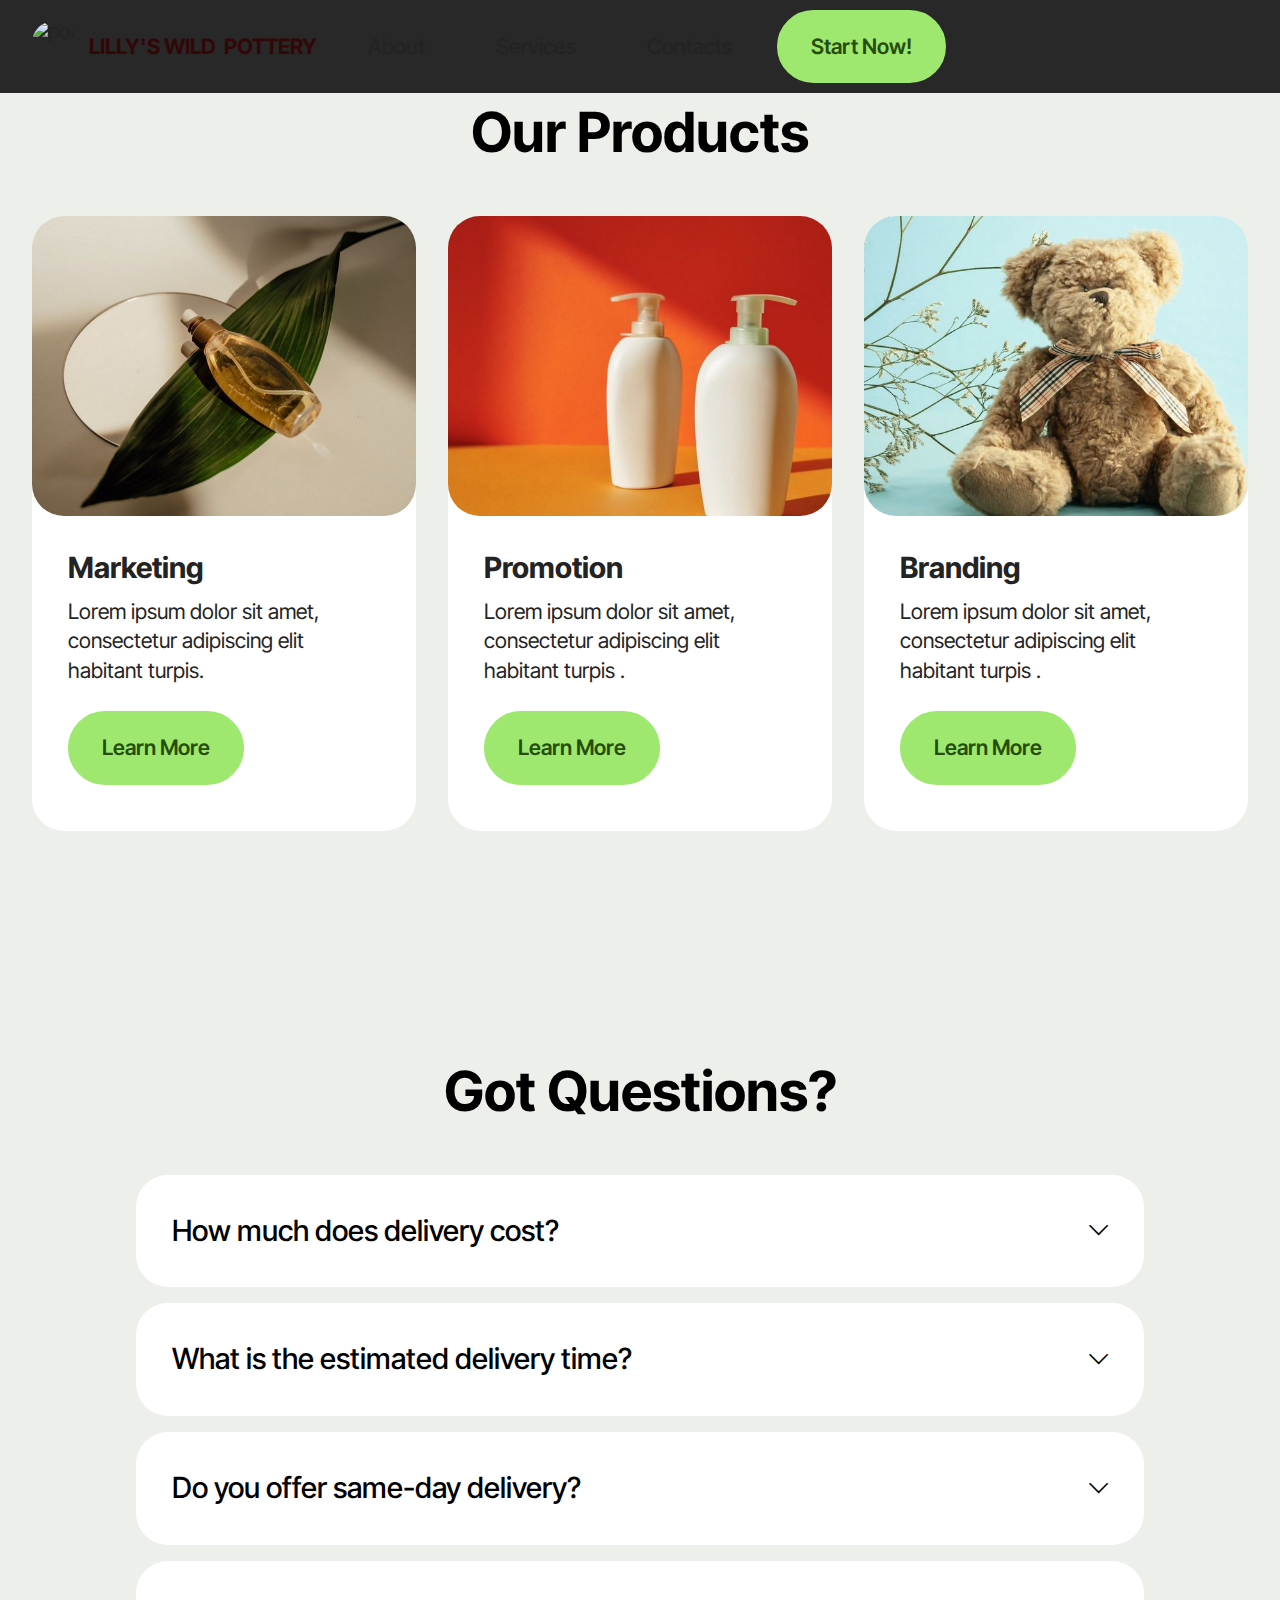
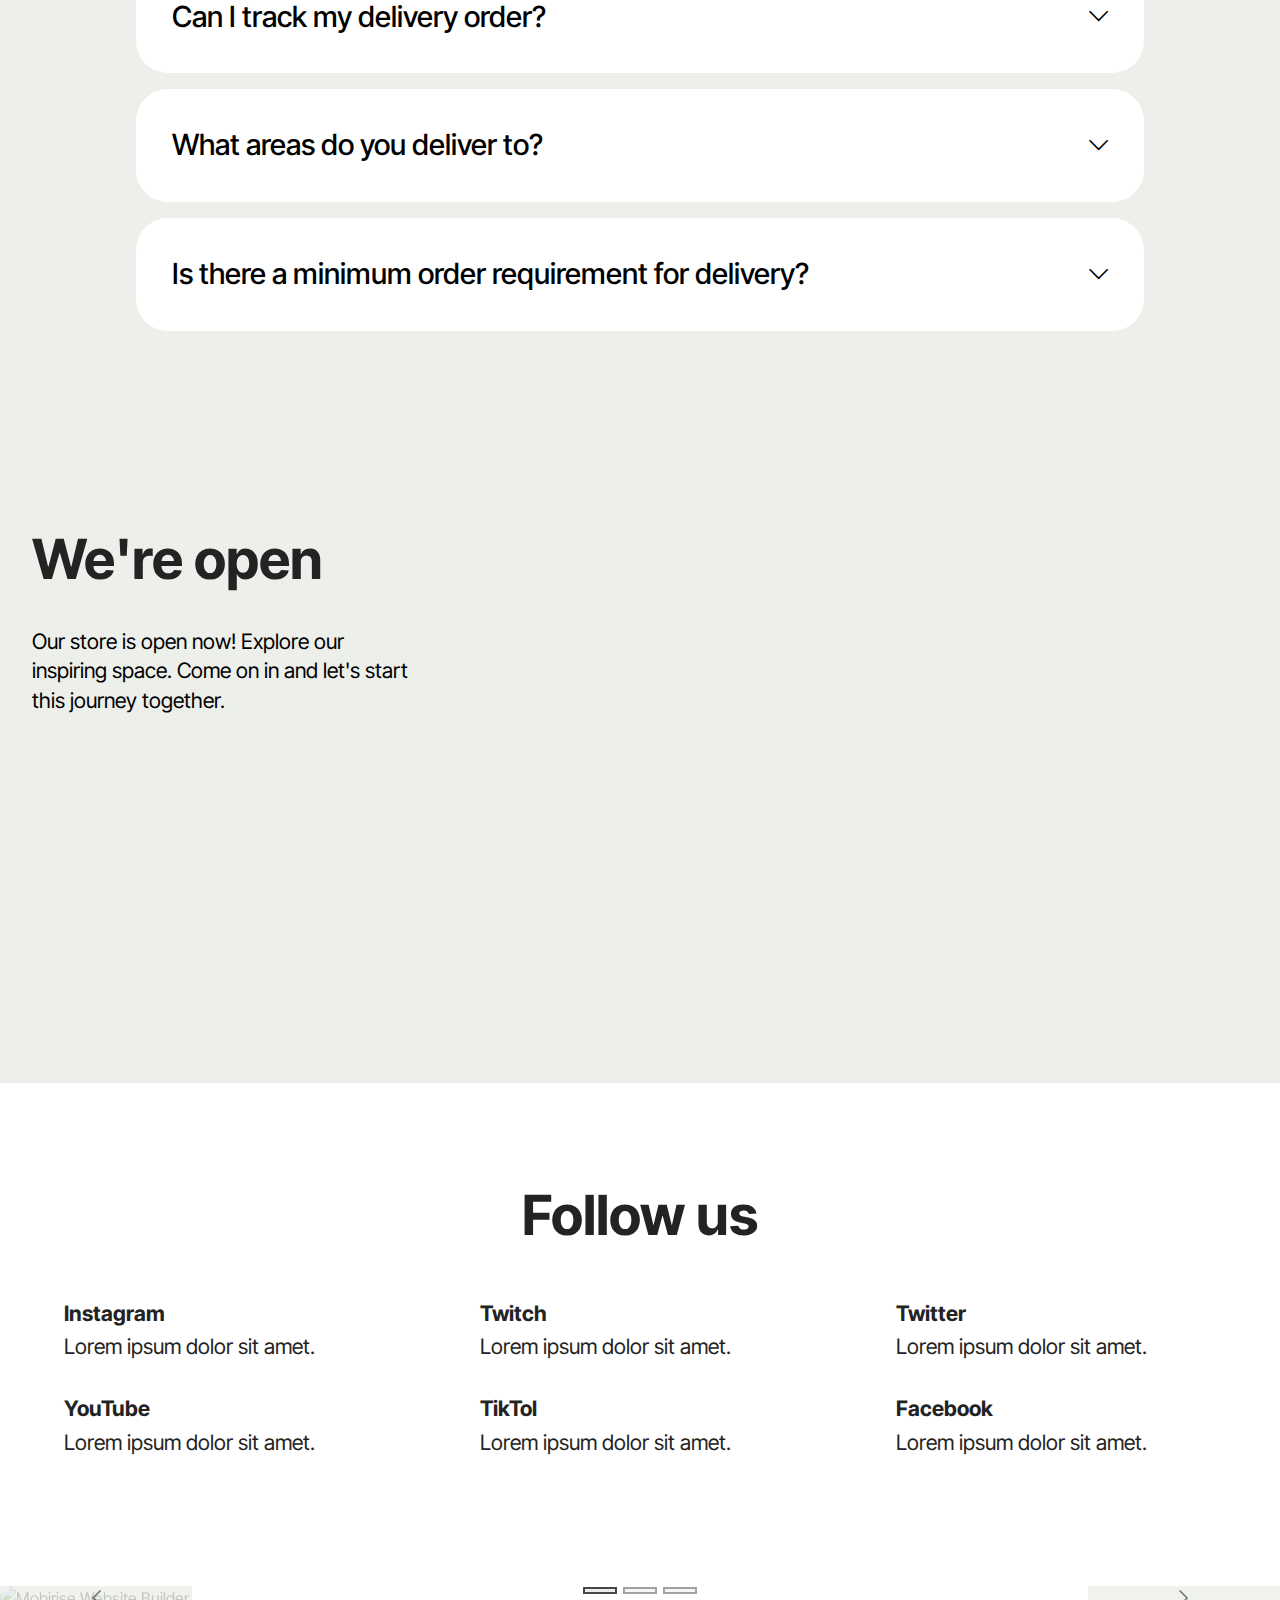
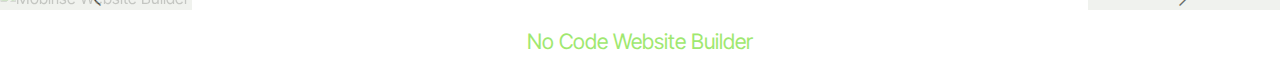
==== index.html @ 5fc74ef8 "new project" ====
<!DOCTYPE html>
<html  >
<head>
  <!-- Site made with Mobirise Website Builder v5.9.18, https://mobirise.com -->
  <meta charset="UTF-8">
  <meta http-equiv="X-UA-Compatible" content="IE=edge">
  <meta name="generator" content="Mobirise v5.9.18, mobirise.com">
  <meta name="viewport" content="width=device-width, initial-scale=1, minimum-scale=1">
  <link rel="shortcut icon" href="assets/images/mbr.png" type="image/x-icon">
  <meta name="description" content="">
  
  
  <title>Home</title>
  <link rel="stylesheet" href="assets/web/assets/mobirise-icons2/mobirise2.css">
  <link rel="stylesheet" href="assets/bootstrap/css/bootstrap.min.css">
  <link rel="stylesheet" href="assets/bootstrap/css/bootstrap-grid.min.css">
  <link rel="stylesheet" href="assets/bootstrap/css/bootstrap-reboot.min.css">
  <link rel="stylesheet" href="assets/dropdown/css/style.css">
  <link rel="stylesheet" href="assets/theme/css/style.css">
  <link rel="preload" href="https://fonts.googleapis.com/css2?family=Inter+Tight:wght@400;700&display=swap&display=swap" as="style" onload="this.onload=null;this.rel='stylesheet'">
  <noscript><link rel="stylesheet" href="https://fonts.googleapis.com/css2?family=Inter+Tight:wght@400;700&display=swap&display=swap"></noscript>
  <link rel="preload" as="style" href="assets/mobirise/css/mbr-additional.css?v=Jswed5"><link rel="stylesheet" href="assets/mobirise/css/mbr-additional.css?v=Jswed5" type="text/css">

  
  
  
</head>
<body>
  
  <section data-bs-version="5.1" class="menu menu1 cid-uFiP2SUFr2" once="menu" id="menu01-c">
	

	<nav class="navbar navbar-dropdown navbar-fixed-top navbar-expand-lg">
		<div class="container">
			<div class="navbar-brand">
				<span class="navbar-logo">
					
						<img src="assets/images/mbr.png" alt="pot" style="height: 3rem;">
					
				</span>
				<span class="navbar-caption-wrap"><a class="navbar-caption text-info display-4" href="https://mobiri.se">LILLY'S WILD&nbsp; POTTERY</a></span>
			</div>
			<button class="navbar-toggler" type="button" data-toggle="collapse" data-bs-toggle="collapse" data-target="#navbarSupportedContent" data-bs-target="#navbarSupportedContent" aria-controls="navbarNavAltMarkup" aria-expanded="false" aria-label="Toggle navigation">
				<div class="hamburger">
					<span></span>
					<span></span>
					<span></span>
					<span></span>
				</div>
			</button>
			<div class="collapse navbar-collapse" id="navbarSupportedContent">
				<ul class="navbar-nav nav-dropdown" data-app-modern-menu="true"><li class="nav-item">
						<a class="nav-link link text-black display-4" href="https://mobiri.se">About</a>
					</li>
					<li class="nav-item">
						<a class="nav-link link text-black display-4" href="https://mobiri.se" aria-expanded="false">Services</a>
					</li>
					<li class="nav-item">
						<a class="nav-link link text-black display-4" href="https://mobiri.se">Contacts</a>
					</li></ul>
				
				<div class="navbar-buttons mbr-section-btn">
					<a class="btn btn-primary display-4" href="https://mobiri.se"> Start Now!</a>
				</div>
			</div>
		</div>
	</nav>
</section>

<section data-bs-version="5.1" class="features4 start cid-uFfj2W8qpk" id="features04-2">
	
	
	<div class="container">
		<div class="row justify-content-center">
			<div class="col-12 content-head">
				<div class="mbr-section-head mb-5">
					<h4 class="mbr-section-title mbr-fonts-style align-center mb-0 display-2">
						<strong>Our Products</strong>
					</h4>
					
					
				</div>
			</div>
		</div>
		<div class="row">
			<div class="item features-image col-12 col-md-6 col-lg-4">
				<div class="item-wrapper">
					<div class="item-img">
						<img src="assets/images/shop1.jpg" alt="Mobirise Website Builder">
					</div>
					<div class="item-content">
						<h5 class="item-title mbr-fonts-style display-5">
							<strong>Marketing</strong>
						</h5>
						<p class="mbr-text mbr-fonts-style display-7">
							Lorem ipsum dolor sit amet, consectetur adipiscing elit habitant turpis.
						</p>
						<div class="mbr-section-btn item-footer">
						<a href="" class="btn item-btn btn-primary display-7">Learn More</a>
					</div>
					</div>

				</div>
			</div>
			<div class="item features-image col-12 col-md-6 col-lg-4">
				<div class="item-wrapper">
					<div class="item-img">
						<img src="assets/images/shop2.jpg" alt="Mobirise Website Builder">
					</div>
					<div class="item-content">
						<h5 class="item-title mbr-fonts-style display-5">
							<strong>Promotion</strong>
						</h5>
						<p class="mbr-text mbr-fonts-style display-7">
							Lorem ipsum dolor sit amet, consectetur adipiscing elit habitant turpis .
						</p>
						<div class="mbr-section-btn item-footer">
							<a href="" class="btn item-btn btn-primary display-7">Learn More</a>
						</div>
					</div>
				</div>
			</div>
			<div class="item features-image col-12 col-md-6 col-lg-4">
				<div class="item-wrapper">
					<div class="item-img">
						<img src="assets/images/shop3.jpg" alt="Mobirise Website Builder">
					</div>
					<div class="item-content">
						<h5 class="item-title mbr-fonts-style display-5">
							<strong>Branding</strong>
						</h5>
						<p class="mbr-text mbr-fonts-style display-7">
							Lorem ipsum dolor sit amet, consectetur adipiscing elit habitant turpis .<br>
						</p>
						<div class="mbr-section-btn item-footer">
							<a href="" class="btn item-btn btn-primary display-7">Learn More</a>
						</div>
					</div>
				</div>
			</div>
		</div>
	</div>
</section>

<section data-bs-version="5.1" class="list1 cid-uFfoNX6St2" id="list01-6">	
    
	
	<div class="container">
		<div class="row justify-content-center">
			<div class="col-12 col-md-12 col-lg-10 m-auto">
				<div class="content">
					<div class="row justify-content-center mb-5">
						<div class="col-12 content-head">
							<div class="mbr-section-head">
								<h4 class="mbr-section-title mbr-fonts-style align-center mb-0 display-2">
									<strong>Got Questions?</strong>
								</h4>
								
							</div>
						</div>
					</div>
					<div id="bootstrap-accordion_6" class="panel-group accordionStyles accordion" role="tablist" aria-multiselectable="true">
						<div class="card">
							<div class="card-header" role="tab" id="headingOne">
								<a role="button" class="panel-title collapsed" data-toggle="collapse" data-bs-toggle="collapse" data-core="" href="#collapse1_6" aria-expanded="false" aria-controls="collapse1">
									<h6 class="panel-title-edit mbr-semibold mbr-fonts-style mb-0 display-5">
										How much does delivery cost?
									</h6>
									<span class="sign mbr-iconfont mobi-mbri-arrow-down"></span>
								</a>
							</div>
							<div id="collapse1_6" class="panel-collapse noScroll collapse" role="tabpanel" aria-labelledby="headingOne" data-parent="#accordion" data-bs-parent="#bootstrap-accordion_6">
								<div class="panel-body">
									<p class="mbr-fonts-style panel-text display-7">
										Lorem ipsum dolor sit amet, consectetur adipiscing elit. Fusce vestibulum
										laoreet tincidunt. Proin et sapien scelerisque, ornare lectus eget, iaculis
										lectus. Pellentesque viverra molestie tortor. Nunc sed interdum est, in maximus
										diam. Donec eu tellus dictum, gravida velit et, sagittis arcu. Proin et lectus
										dapibus. Cras fringilla elit velit placerat tortor mollis cursus.
									</p>
								</div>
							</div>
						</div>
						<div class="card">
							<div class="card-header" role="tab" id="headingOne">
								<a role="button" class="panel-title collapsed" data-toggle="collapse" data-bs-toggle="collapse" data-core="" href="#collapse2_6" aria-expanded="false" aria-controls="collapse2">
									<h6 class="panel-title-edit mbr-semibold mbr-fonts-style mb-0 display-5">
										What is the estimated delivery time?
									</h6>
									<span class="sign mbr-iconfont mobi-mbri-arrow-down"></span>
								</a>
							</div>
							<div id="collapse2_6" class="panel-collapse noScroll collapse" role="tabpanel" aria-labelledby="headingOne" data-parent="#accordion" data-bs-parent="#bootstrap-accordion_6">
								<div class="panel-body">
									<p class="mbr-fonts-style panel-text display-7">
										Lorem ipsum dolor sit amet, consectetur adipiscing elit. Fusce vestibulum
										laoreet tincidunt. Proin et sapien scelerisque, ornare lectus eget, iaculis
										lectus. Pellentesque viverra molestie tortor. Nunc sed interdum est, in maximus
										diam. Donec eu tellus dictum, gravida velit et, sagittis arcu. Proin et lectus
										dapibus. Cras fringilla elit velit placerat tortor mollis cursus.
									</p>
								</div>
							</div>
						</div>
						<div class="card">
							<div class="card-header" role="tab" id="headingOne">
								<a role="button" class="panel-title collapsed" data-toggle="collapse" data-bs-toggle="collapse" data-core="" href="#collapse3_6" aria-expanded="false" aria-controls="collapse3">
									<h6 class="panel-title-edit mbr-semibold mbr-fonts-style mb-0 display-5">
										Do you offer same-day delivery?
									</h6>
									<span class="sign mbr-iconfont mobi-mbri-arrow-down"></span>
								</a>
							</div>
							<div id="collapse3_6" class="panel-collapse noScroll collapse" role="tabpanel" aria-labelledby="headingOne" data-parent="#accordion" data-bs-parent="#bootstrap-accordion_6">
								<div class="panel-body">
									<p class="mbr-fonts-style panel-text display-7">
										Lorem ipsum dolor sit amet, consectetur adipiscing elit. Fusce vestibulum
										laoreet tincidunt. Proin et sapien scelerisque, ornare lectus eget, iaculis
										lectus. Pellentesque viverra molestie tortor. Nunc sed interdum est, in maximus
										diam. Donec eu tellus dictum, gravida velit et, sagittis arcu. Proin et lectus
										dapibus. Cras fringilla elit velit placerat tortor mollis cursus.
									</p>
								</div>
							</div>
						</div>
						<div class="card">
							<div class="card-header" role="tab" id="headingOne">
								<a role="button" class="panel-title collapsed" data-toggle="collapse" data-bs-toggle="collapse" data-core="" href="#collapse4_6" aria-expanded="false" aria-controls="collapse4">
									<h6 class="panel-title-edit mbr-semibold mbr-fonts-style mb-0 display-5">
										Can I track my delivery order?
									</h6>
									<span class="sign mbr-iconfont mobi-mbri-arrow-down"></span>
								</a>
							</div>
							<div id="collapse4_6" class="panel-collapse noScroll collapse" role="tabpanel" aria-labelledby="headingOne" data-parent="#accordion" data-bs-parent="#bootstrap-accordion_6">
								<div class="panel-body">
									<p class="mbr-fonts-style panel-text display-7">
										Lorem ipsum dolor sit amet, consectetur adipiscing elit. Fusce vestibulum
										laoreet tincidunt. Proin et sapien scelerisque, ornare lectus eget, iaculis
										lectus. Pellentesque viverra molestie tortor. Nunc sed interdum est, in maximus
										diam. Donec eu tellus dictum, gravida velit et, sagittis arcu. Proin et lectus
										dapibus. Cras fringilla elit velit placerat tortor mollis cursus.
									</p>
								</div>
							</div>
						</div>
						<div class="card">
							<div class="card-header" role="tab" id="headingOne">
								<a role="button" class="panel-title collapsed" data-toggle="collapse" data-bs-toggle="collapse" data-core="" href="#collapse5_6" aria-expanded="false" aria-controls="collapse5">
									<h6 class="panel-title-edit mbr-semibold mbr-fonts-style mb-0 display-5">
										What areas do you deliver to?
									</h6>
									<span class="sign mbr-iconfont mobi-mbri-arrow-down"></span>
								</a>
							</div>
							<div id="collapse5_6" class="panel-collapse noScroll collapse" role="tabpanel" aria-labelledby="headingOne" data-parent="#accordion" data-bs-parent="#bootstrap-accordion_6">
								<div class="panel-body">
									<p class="mbr-fonts-style panel-text display-7">
										Lorem ipsum dolor sit amet, consectetur adipiscing elit. Fusce vestibulum
										laoreet tincidunt. Proin et sapien scelerisque, ornare lectus eget, iaculis
										lectus. Pellentesque viverra molestie tortor. Nunc sed interdum est, in maximus
										diam. Donec eu tellus dictum, gravida velit et, sagittis arcu. Proin et lectus
										dapibus. Cras fringilla elit velit placerat tortor mollis cursus.
									</p>
								</div>
							</div>
						</div>
						<div class="card">
							<div class="card-header" role="tab" id="headingOne">
								<a role="button" class="panel-title collapsed" data-toggle="collapse" data-bs-toggle="collapse" data-core="" href="#collapse6_6" aria-expanded="false" aria-controls="collapse6">
									<h6 class="panel-title-edit mbr-semibold mbr-fonts-style mb-0 display-5">
										Is there a minimum order requirement for delivery?
									</h6>
									<span class="sign mbr-iconfont mobi-mbri-arrow-down"></span>
								</a>
							</div>
							<div id="collapse6_6" class="panel-collapse noScroll collapse" role="tabpanel" aria-labelledby="headingOne" data-parent="#accordion" data-bs-parent="#bootstrap-accordion_6">
								<div class="panel-body">
									<p class="mbr-fonts-style panel-text display-7">
										Lorem ipsum dolor sit amet, consectetur adipiscing elit. Fusce vestibulum
										laoreet tincidunt. Proin et sapien scelerisque, ornare lectus eget, iaculis
										lectus. Pellentesque viverra molestie tortor. Nunc sed interdum est, in maximus
										diam. Donec eu tellus dictum, gravida velit et, sagittis arcu. Proin et lectus
										dapibus. Cras fringilla elit velit placerat tortor mollis cursus.
									</p>
								</div>
							</div>
						</div>
					</div>
				</div>
			</div>
		</div>
	</div>
</section>

<section data-bs-version="5.1" class="contacts03 cid-uFfp6qqSsR" id="contacts03-7">
  

  
  <div class="container">
    <div class="row justify-content-center">
      <div class="col-lg-4">
        <div class="col-12 col-md-12">
          <h5 class="mbr-section-title mbr-fonts-style mt-0 mb-4 display-2">
            <strong>We're open</strong>
          </h5>
          <h6 class="mbr-section-subtitle mbr-fonts-style mt-0 mb-4 display-7">Our store is open now! Explore our inspiring space. Come on in and let's start this journey together.<br></h6>
          
        </div>
      </div>
      <div class="col-lg-8 side-features">
        <div class="google-map"><iframe frameborder="0" style="border:0" src="https://www.google.com/maps/embed?pb=!1m14!1m8!1m3!1d6045.3003145248895!2d-73.9884657!3d40.7477229!3m2!1i1024!2i768!4f13.1!3m3!1m2!1s0x89c259a9ac1f1b85%3A0x7e33d1c0e7af3be4!2zMzUwIDV0aCBBdmUsIE5ldyBZb3JrLCBOWSAxMDExOCwg0KHQqNCQ!5e0!3m2!1sru!2sru!4v1689597362021!5m2!1sen!2sen" allowfullscreen=""></iframe></div>
      </div>
    </div>
  </div>
</section>

<section data-bs-version="5.1" class="social02 cid-uFfpdzBvyn" id="social02-8">
	

	
	
	<div class="container">
		<div class="row justify-content-center">
			<div class="col-12 content-head">
				<div class="mb-5">
					<h5 class="mbr-section-title mbr-fonts-style align-center mb-0 display-2">
						<strong>Follow us</strong>
					</h5>
					
				</div>
			</div>
		</div>
		<div class="row">
			<div class="item features-without-image col-12 col-md-6 col-lg-4">
				<div class="item-wrapper">
					<span class="mbr-iconfont m-auto socicon-instagram socicon"></span>
					<div class="card-box">
						<h4 class="card-title mbr-fonts-style mb-1 display-7">
							<strong>Instagram</strong>
						</h4>
						<h5 class="card-text mbr-fonts-style display-7">
							Lorem ipsum dolor sit amet.
						</h5>
					</div>
				</div>
			</div>
			<div class="item features-without-image col-12 col-md-6 col-lg-4">
				<div class="item-wrapper">
					<span class="mbr-iconfont m-auto socicon-twitch socicon"></span>
					<div class="card-box">
						<h4 class="card-title mbr-fonts-style mb-1 display-7">
							<strong>Twitch</strong>
						</h4>
						<h5 class="card-text mbr-fonts-style display-7">
							Lorem ipsum dolor sit amet.
						</h5>
					</div>
				</div>
			</div>
			<div class="item features-without-image col-12 col-md-6 col-lg-4">
				<div class="item-wrapper">
					<span class="mbr-iconfont m-auto socicon-twitter socicon"></span>
					<div class="card-box">
						<h4 class="card-title mbr-fonts-style mb-1 display-7">
							<strong>Twitter</strong>
						</h4>
						<h5 class="card-text mbr-fonts-style display-7">
							Lorem ipsum dolor sit amet.
						</h5>
					</div>
				</div>
			</div>
			<div class="item features-without-image col-12 col-md-6 col-lg-4">
				<div class="item-wrapper">
					<span class="mbr-iconfont m-auto socicon-youtube socicon"></span>
					<div class="card-box">
						<h4 class="card-title mbr-fonts-style mb-1 display-7">
							<strong>YouTube</strong>
						</h4>
						<h5 class="card-text mbr-fonts-style display-7">
							Lorem ipsum dolor sit amet.
						</h5>
					</div>
				</div>
			</div>
			<div class="item features-without-image col-12 col-md-6 col-lg-4">
				<div class="item-wrapper">
					<span class="mbr-iconfont m-auto socicon-tiktok socicon"></span>
					<div class="card-box">
						<h4 class="card-title mbr-fonts-style mb-1 display-7">
							<strong>TikTol</strong>
						</h4>
						<h5 class="card-text mbr-fonts-style display-7">
							Lorem ipsum dolor sit amet.
						</h5>
					</div>
				</div>
			</div>
			<div class="item features-without-image col-12 col-md-6 col-lg-4">
				<div class="item-wrapper">
					<span class="mbr-iconfont m-auto socicon-facebook socicon"></span>
					<div class="card-box">
						<h4 class="card-title mbr-fonts-style mb-1 display-7">
							<strong>Facebook</strong>
						</h4>
						<h5 class="card-text mbr-fonts-style display-7">
							Lorem ipsum dolor sit amet.
						</h5>
					</div>
				</div>
			</div>
		</div>
	</div>
</section>

<section data-bs-version="5.1" class="slider3 cid-uFiOtcXYHy" id="slider03-b">
    
    <div class="carousel slide" id="uFjhIN8blw" data-interval="5000" data-bs-interval="5000">
        <ol class="carousel-indicators">
            <li data-slide-to="0" data-bs-slide-to="0" class="active" data-target="#uFjhIN8blw" data-bs-target="#uFjhIN8blw"></li>
            <li data-slide-to="1" data-bs-slide-to="1" data-target="#uFjhIN8blw" data-bs-target="#uFjhIN8blw"></li>
            <li data-slide-to="2" data-bs-slide-to="2" data-target="#uFjhIN8blw" data-bs-target="#uFjhIN8blw"></li>
        </ol>
        <div class="carousel-inner">
            <div class="carousel-item slider-image item active">
                <div class="item-wrapper">
                    <img class="d-block w-100" src="assets/images/background18.jpg" alt="Mobirise Website Builder">
                    
                    <div class="carousel-caption">
                        <h5 class="mbr-section-subtitle mbr-fonts-style mb-3 display-5">
                            <strong>Full-Width Slider</strong>
                        </h5>
                        <p class="mbr-section-text mbr-fonts-style mb-4 display-7">Click on the image to edit slides.</p>
                        <div class="mbr-section-btn mb-5">
						<a class="btn btn-primary display-7" href="https://mobiri.se">Get started</a>
					</div>     
                    </div>
                </div>
            </div>
            <div class="carousel-item slider-image item">
                <div class="item-wrapper">
                    <img class="d-block w-100" src="assets/images/background16.jpg" alt="Mobirise Website Builder">
                    
                    <div class="carousel-caption">
                        <h5 class="mbr-section-subtitle mbr-fonts-style mb-3 display-5">
                            <strong>Full-Width Slider</strong>
                        </h5>
                        <p class="mbr-section-text mbr-fonts-style mb-4 display-7">Click on the image to edit slides.</p>
                        <div class="mbr-section-btn mb-5">
						<a class="btn btn-primary display-7" href="https://mobiri.se">Get started</a>
					</div>     
                    </div>
                </div>
            </div>
            <div class="carousel-item slider-image item">
                <div class="item-wrapper">
                    <img class="d-block w-100" src="assets/images/background19.jpg" alt="Mobirise Website Builder">
                    
                    <div class="carousel-caption">
                        <h5 class="mbr-section-subtitle mbr-fonts-style mb-3 display-5">
                            <strong>Full-Width Slider</strong>
                        </h5>
                        <p class="mbr-section-text mbr-fonts-style mb-4 display-7">Click on the image to edit slides.</p>
                        <div class="mbr-section-btn mb-5">
						<a class="btn btn-primary display-7" href="https://mobiri.se">Get started</a>
					</div>     
                    </div>
                </div>
            </div>
        </div>
        <a class="carousel-control carousel-control-prev" role="button" data-slide="prev" data-bs-slide="prev" href="#uFjhIN8blw">
            <span class="mobi-mbri mobi-mbri-arrow-prev" aria-hidden="true"></span>
            <span class="sr-only visually-hidden">Previous</span>
        </a>
        <a class="carousel-control carousel-control-next" role="button" data-slide="next" data-bs-slide="next" href="#uFjhIN8blw">
            <span class="mobi-mbri mobi-mbri-arrow-next" aria-hidden="true"></span>
            <span class="sr-only visually-hidden">Next</span>
        </a>
    </div>
</section><section class="display-7" style="padding: 0;align-items: center;justify-content: center;flex-wrap: wrap;    align-content: center;display: flex;position: relative;height: 4rem;"><a href="https://mobiri.se/3041800" style="flex: 1 1;height: 4rem;position: absolute;width: 100%;z-index: 1;"><img alt="" style="height: 4rem;" src="[data-uri]"></a><p style="margin: 0;text-align: center;" class="display-7">&#8204;</p><a style="z-index:1" href="https://mobirise.com/builder/no-code-website-builder.html">No Code Website Builder</a></section><script src="assets/bootstrap/js/bootstrap.bundle.min.js"></script>  <script src="assets/smoothscroll/smooth-scroll.js"></script>  <script src="assets/ytplayer/index.js"></script>  <script src="assets/mbr-switch-arrow/mbr-switch-arrow.js"></script>  <script src="assets/dropdown/js/navbar-dropdown.js"></script>  <script src="assets/theme/js/script.js"></script>  
  
  
</body>
</html>
---- assets/web/assets/mobirise-icons2/mobirise2.css ----
@font-face {
  font-family: 'Moririse2';
  font-display: swap;
  src:  url('mobirise2.eot?f2bix4');
  src:  url('mobirise2.eot?f2bix4#iefix') format('embedded-opentype'),
    url('mobirise2.ttf?f2bix4') format('truetype'),
    url('mobirise2.woff?f2bix4') format('woff'),
    url('mobirise2.svg?f2bix4#mobirise2') format('svg');
  font-weight: normal;
  font-style: normal;
}

[class^="mobi-"], [class*=" mobi-"] {
  /* use !important to prevent issues with browser extensions that change fonts */
  font-family: 'Moririse2' !important;
  speak: none;
  font-style: normal;
  font-weight: normal;
  font-variant: normal;
  text-transform: none;
  line-height: 1;

  /* Better Font Rendering =========== */
  -webkit-font-smoothing: antialiased;
  -moz-osx-font-smoothing: grayscale;
}

.mobi-mbri-add-submenu:before {
  content: "\e900";
}
.mobi-mbri-alert:before {
  content: "\e901";
}
.mobi-mbri-align-center:before {
  content: "\e902";
}
.mobi-mbri-align-justify:before {
  content: "\e903";
}
.mobi-mbri-align-left:before {
  content: "\e904";
}
.mobi-mbri-align-right:before {
  content: "\e905";
}
.mobi-mbri-android:before {
  content: "\e906";
}
.mobi-mbri-apple:before {
  content: "\e907";
}
.mobi-mbri-arrow-down:before {
  content: "\e908";
}
.mobi-mbri-arrow-next:before {
  content: "\e909";
}
.mobi-mbri-arrow-prev:before {
  content: "\e90a";
}
.mobi-mbri-arrow-up:before {
  content: "\e90b";
}
.mobi-mbri-bold:before {
  content: "\e90c";
}
.mobi-mbri-bookmark:before {
  content: "\e90d";
}
.mobi-mbri-bootstrap:before {
  content: "\e90e";
}
.mobi-mbri-briefcase:before {
  content: "\e90f";
}
.mobi-mbri-browse:before {
  content: "\e910";
}
.mobi-mbri-bulleted-list:before {
  content: "\e911";
}
.mobi-mbri-calendar:before {
  content: "\e912";
}
.mobi-mbri-camera:before {
  content: "\e913";
}
.mobi-mbri-cart-add:before {
  content: "\e914";
}
.mobi-mbri-cart-full:before {
  content: "\e915";
}
.mobi-mbri-cash:before {
  content: "\e916";
}
.mobi-mbri-change-style:before {
  content: "\e917";
}
.mobi-mbri-chat:before {
  content: "\e918";
}
.mobi-mbri-clock:before {
  content: "\e919";
}
.mobi-mbri-close:before {
  content: "\e91a";
}
.mobi-mbri-cloud:before {
  content: "\e91b";
}
.mobi-mbri-code:before {
  content: "\e91c";
}
.mobi-mbri-contact-form:before {
  content: "\e91d";
}
.mobi-mbri-credit-card:before {
  content: "\e91e";
}
.mobi-mbri-cursor-click:before {
  content: "\e91f";
}
.mobi-mbri-cust-feedback:before {
  content: "\e920";
}
.mobi-mbri-database:before {
  content: "\e921";
}
.mobi-mbri-delivery:before {
  content: "\e922";
}
.mobi-mbri-desktop:before {
  content: "\e923";
}
.mobi-mbri-devices:before {
  content: "\e924";
}
.mobi-mbri-down:before {
  content: "\e925";
}
.mobi-mbri-download-2:before {
  content: "\e926";
}
.mobi-mbri-download:before {
  content: "\e927";
}
.mobi-mbri-drag-n-drop-2:before {
  content: "\e928";
}
.mobi-mbri-drag-n-drop:before {
  content: "\e929";
}
.mobi-mbri-edit-2:before {
  content: "\e92a";
}
.mobi-mbri-edit:before {
  content: "\e92b";
}
.mobi-mbri-error:before {
  content: "\e92c";
}
.mobi-mbri-extension:before {
  content: "\e92d";
}
.mobi-mbri-features:before {
  content: "\e92e";
}
.mobi-mbri-file:before {
  content: "\e92f";
}
.mobi-mbri-flag:before {
  content: "\e930";
}
.mobi-mbri-folder:before {
  content: "\e931";
}
.mobi-mbri-gift:before {
  content: "\e932";
}
.mobi-mbri-github:before {
  content: "\e933";
}
.mobi-mbri-globe-2:before {
  content: "\e934";
}
.mobi-mbri-globe:before {
  content: "\e935";
}
.mobi-mbri-growing-chart:before {
  content: "\e936";
}
.mobi-mbri-hearth:before {
  content: "\e937";
}
.mobi-mbri-help:before {
  content: "\e938";
}
.mobi-mbri-home:before {
  content: "\e939";
}
.mobi-mbri-hot-cup:before {
  content: "\e93a";
}
.mobi-mbri-idea:before {
  content: "\e93b";
}
.mobi-mbri-image-gallery:before {
  content: "\e93c";
}
.mobi-mbri-image-slider:before {
  content: "\e93d";
}
.mobi-mbri-info:before {
  content: "\e93e";
}
.mobi-mbri-italic:before {
  content: "\e93f";
}
.mobi-mbri-key:before {
  content: "\e940";
}
.mobi-mbri-laptop:before {
  content: "\e941";
}
.mobi-mbri-layers:before {
  content: "\e942";
}
.mobi-mbri-left-right:before {
  content: "\e943";
}
.mobi-mbri-left:before {
  content: "\e944";
}
.mobi-mbri-letter:before {
  content: "\e945";
}
.mobi-mbri-like:before {
  content: "\e946";
}
.mobi-mbri-link:before {
  content: "\e947";
}
.mobi-mbri-lock:before {
  content: "\e948";
}
.mobi-mbri-login:before {
  content: "\e949";
}
.mobi-mbri-logout:before {
  content: "\e94a";
}
.mobi-mbri-magic-stick:before {
  content: "\e94b";
}
.mobi-mbri-map-pin:before {
  content: "\e94c";
}
.mobi-mbri-menu:before {
  content: "\e94d";
}
.mobi-mbri-mobile-2:before {
  content: "\e94e";
}
.mobi-mbri-mobile-horizontal:before {
  content: "\e94f";
}
.mobi-mbri-mobile:before {
  content: "\e950";
}
.mobi-mbri-mobirise:before {
  content: "\e951";
}
.mobi-mbri-more-horizontal:before {
  content: "\e952";
}
.mobi-mbri-more-vertical:before {
  content: "\e953";
}
.mobi-mbri-music:before {
  content: "\e954";
}
.mobi-mbri-new-file:before {
  content: "\e955";
}
.mobi-mbri-numbered-list:before {
  content: "\e956";
}
.mobi-mbri-opened-folder:before {
  content: "\e957";
}
.mobi-mbri-pages:before {
  content: "\e958";
}
.mobi-mbri-paper-plane:before {
  content: "\e959";
}
.mobi-mbri-paperclip:before {
  content: "\e95a";
}
.mobi-mbri-phone:before {
  content: "\e95b";
}
.mobi-mbri-photo:before {
  content: "\e95c";
}
.mobi-mbri-photos:before {
  content: "\e95d";
}
.mobi-mbri-pin:before {
  content: "\e95e";
}
.mobi-mbri-play:before {
  content: "\e95f";
}
.mobi-mbri-plus:before {
  content: "\e960";
}
.mobi-mbri-preview:before {
  content: "\e961";
}
.mobi-mbri-print:before {
  content: "\e962";
}
.mobi-mbri-protect:before {
  content: "\e963";
}
.mobi-mbri-question:before {
  content: "\e964";
}
.mobi-mbri-quote-left:before {
  content: "\e965";
}
.mobi-mbri-quote-right:before {
  content: "\e966";
}
.mobi-mbri-redo:before {
  content: "\e967";
}
.mobi-mbri-refresh:before {
  content: "\e968";
}
.mobi-mbri-responsive-2:before {
  content: "\e969";
}
.mobi-mbri-responsive:before {
  content: "\e96a";
}
.mobi-mbri-right:before {
  content: "\e96b";
}
.mobi-mbri-rocket:before {
  content: "\e96c";
}
.mobi-mbri-sad-face:before {
  content: "\e96d";
}
.mobi-mbri-sale:before {
  content: "\e96e";
}
.mobi-mbri-save:before {
  content: "\e96f";
}
.mobi-mbri-search:before {
  content: "\e970";
}
.mobi-mbri-setting-2:before {
  content: "\e971";
}
.mobi-mbri-setting-3:before {
  content: "\e972";
}
.mobi-mbri-setting:before {
  content: "\e973";
}
.mobi-mbri-share:before {
  content: "\e974";
}
.mobi-mbri-shopping-bag:before {
  content: "\e975";
}
.mobi-mbri-shopping-basket:before {
  content: "\e976";
}
.mobi-mbri-shopping-cart:before {
  content: "\e977";
}
.mobi-mbri-sites:before {
  content: "\e978";
}
.mobi-mbri-smile-face:before {
  content: "\e979";
}
.mobi-mbri-speed:before {
  content: "\e97a";
}
.mobi-mbri-star:before {
  content: "\e97b";
}
.mobi-mbri-success:before {
  content: "\e97c";
}
.mobi-mbri-sun:before {
  content: "\e97d";
}
.mobi-mbri-sun2:before {
  content: "\e97e";
}
.mobi-mbri-tablet-vertical:before {
  content: "\e97f";
}
.mobi-mbri-tablet:before {
  content: "\e980";
}
.mobi-mbri-target:before {
  content: "\e981";
}
.mobi-mbri-timer:before {
  content: "\e982";
}
.mobi-mbri-to-ftp:before {
  content: "\e983";
}
.mobi-mbri-to-local-drive:before {
  content: "\e984";
}
.mobi-mbri-touch-swipe:before {
  content: "\e985";
}
.mobi-mbri-touch:before {
  content: "\e986";
}
.mobi-mbri-trash:before {
  content: "\e987";
}
.mobi-mbri-underline:before {
  content: "\e988";
}
.mobi-mbri-undo:before {
  content: "\e989";
}
.mobi-mbri-unlink:before {
  content: "\e98a";
}
.mobi-mbri-unlock:before {
  content: "\e98b";
}
.mobi-mbri-up-down:before {
  content: "\e98c";
}
.mobi-mbri-up:before {
  content: "\e98d";
}
.mobi-mbri-update:before {
  content: "\e98e";
}
.mobi-mbri-upload-2:before {
  content: "\e98f";
}
.mobi-mbri-upload:before {
  content: "\e990";
}
.mobi-mbri-user-2:before {
  content: "\e991";
}
.mobi-mbri-user:before {
  content: "\e992";
}
.mobi-mbri-users:before {
  content: "\e993";
}
.mobi-mbri-video-play:before {
  content: "\e994";
}
.mobi-mbri-video:before {
  content: "\e995";
}
.mobi-mbri-watch:before {
  content: "\e996";
}
.mobi-mbri-website-theme-2:before {
  content: "\e997";
}
.mobi-mbri-website-theme:before {
  content: "\e998";
}
.mobi-mbri-wifi:before {
  content: "\e999";
}
.mobi-mbri-windows:before {
  content: "\e99a";
}
.mobi-mbri-zoom-in:before {
  content: "\e99b";
}
.mobi-mbri-zoom-out:before {
  content: "\e99c";
}
---- assets/dropdown/css/style.css ----
.navbar-dropdown {
  left: 0;
  padding: 0;
  position: absolute;
  right: 0;
  top: 0;
  transition: all 0.45s ease;
  z-index: 1030;
  background: #282828; }
  .navbar-dropdown .navbar-logo {
    margin-right: 0.8rem;
    transition: margin 0.3s ease-in-out;
    vertical-align: middle; }
    .navbar-dropdown .navbar-logo img {
      height: 3.125rem;
      transition: all 0.3s ease-in-out; }
    .navbar-dropdown .navbar-logo.mbr-iconfont {
      font-size: 3.125rem;
      line-height: 3.125rem; }
  .navbar-dropdown .navbar-caption {
    font-weight: 700;
    white-space: normal;
    vertical-align: -4px;
    line-height: 3.125rem !important; }
    .navbar-dropdown .navbar-caption, .navbar-dropdown .navbar-caption:hover {
      color: inherit;
      text-decoration: none; }
  .navbar-dropdown .mbr-iconfont + .navbar-caption {
    vertical-align: -1px; }
  .navbar-dropdown.navbar-fixed-top {
    position: fixed; }
  .navbar-dropdown .navbar-brand span {
    vertical-align: -4px; }
  .navbar-dropdown.bg-color.transparent {
    background: none; }
  .navbar-dropdown.navbar-short .navbar-brand {
    padding: 0.625rem 0; }
    .navbar-dropdown.navbar-short .navbar-brand span {
      vertical-align: -1px; }
  .navbar-dropdown.navbar-short .navbar-caption {
    line-height: 2.375rem !important;
    vertical-align: -2px; }
  .navbar-dropdown.navbar-short .navbar-logo {
    margin-right: 0.5rem; }
    .navbar-dropdown.navbar-short .navbar-logo img {
      height: 2.375rem; }
    .navbar-dropdown.navbar-short .navbar-logo.mbr-iconfont {
      font-size: 2.375rem;
      line-height: 2.375rem; }
  .navbar-dropdown.navbar-short .mbr-table-cell {
    height: 3.625rem; }
  .navbar-dropdown .navbar-close {
    left: 0.6875rem;
    position: fixed;
    top: 0.75rem;
    z-index: 1000; }
  .navbar-dropdown .hamburger-icon {
    content: "";
    display: inline-block;
    vertical-align: middle;
    width: 16px;
    -webkit-box-shadow: 0 -6px 0 1px #282828,0 0 0 1px #282828,0 6px 0 1px #282828;
    -moz-box-shadow: 0 -6px 0 1px #282828,0 0 0 1px #282828,0 6px 0 1px #282828;
    box-shadow: 0 -6px 0 1px #282828,0 0 0 1px #282828,0 6px 0 1px #282828; }

.dropdown-menu .dropdown-toggle[data-toggle="dropdown-submenu"]::after {
  border-bottom: 0.35em solid transparent;
  border-left: 0.35em solid;
  border-right: 0;
  border-top: 0.35em solid transparent;
  margin-left: 0.3rem; }

.dropdown-menu .dropdown-item:focus {
  outline: 0; }

.nav-dropdown {
  font-size: 0.75rem;
  font-weight: 500;
  height: auto !important; }
  .nav-dropdown .nav-btn {
    padding-left: 1rem; }
  .nav-dropdown .link {
    margin: .667em 1.667em;
    font-weight: 500;
    padding: 0;
    transition: color .2s ease-in-out; }
    .nav-dropdown .link.dropdown-toggle {
      margin-right: 2.583em; }
      .nav-dropdown .link.dropdown-toggle::after {
        margin-left: .25rem;
        border-top: 0.35em solid;
        border-right: 0.35em solid transparent;
        border-left: 0.35em solid transparent;
        border-bottom: 0; }
      .nav-dropdown .link.dropdown-toggle[aria-expanded="true"] {
        margin: 0;
        padding: 0.667em 3.263em  0.667em 1.667em; }
  .nav-dropdown .link::after,
  .nav-dropdown .dropdown-item::after {
    color: inherit; }
  .nav-dropdown .btn {
    font-size: 0.75rem;
    font-weight: 700;
    letter-spacing: 0;
    margin-bottom: 0;
    padding-left: 1.25rem;
    padding-right: 1.25rem; }
  .nav-dropdown .dropdown-menu {
    border-radius: 0;
    border: 0;
    left: 0;
    margin: 0;
    padding-bottom: 1.25rem;
    padding-top: 1.25rem;
    position: relative; }
  .nav-dropdown .dropdown-submenu {
    margin-left: 0.125rem;
    top: 0; }
  .nav-dropdown .dropdown-item {
    font-weight: 500;
    line-height: 2;
    padding: 0.3846em 4.615em 0.3846em 1.5385em;
    position: relative;
    transition: color .2s ease-in-out, background-color .2s ease-in-out; }
    .nav-dropdown .dropdown-item::after {
      margin-top: -0.3077em;
      position: absolute;
      right: 1.1538em;
      top: 50%; }
    .nav-dropdown .dropdown-item:focus, .nav-dropdown .dropdown-item:hover {
      background: none; }

@media (max-width: 767px) {
  .nav-dropdown.navbar-toggleable-sm {
    bottom: 0;
    display: none;
    left: 0;
    overflow-x: hidden;
    position: fixed;
    top: 0;
    transform: translateX(-100%);
    -ms-transform: translateX(-100%);
    -webkit-transform: translateX(-100%);
    width: 18.75rem;
    z-index: 999; } }
.nav-dropdown.navbar-toggleable-xl {
  bottom: 0;
  display: none;
  left: 0;
  overflow-x: hidden;
  position: fixed;
  top: 0;
  transform: translateX(-100%);
  -ms-transform: translateX(-100%);
  -webkit-transform: translateX(-100%);
  width: 18.75rem;
  z-index: 999; }

.nav-dropdown-sm {
  display: block !important;
  overflow-x: hidden;
  overflow: auto;
  padding-top: 3.875rem; }
  .nav-dropdown-sm::after {
    content: "";
    display: block;
    height: 3rem;
    width: 100%; }
  .nav-dropdown-sm.collapse.in ~ .navbar-close {
    display: block !important; }
  .nav-dropdown-sm.collapsing, .nav-dropdown-sm.collapse.in {
    transform: translateX(0);
    -ms-transform: translateX(0);
    -webkit-transform: translateX(0);
    transition: all 0.25s ease-out;
    -webkit-transition: all 0.25s ease-out;
    background: #282828; }
  .nav-dropdown-sm.collapsing[aria-expanded="false"] {
    transform: translateX(-100%);
    -ms-transform: translateX(-100%);
    -webkit-transform: translateX(-100%); }
  .nav-dropdown-sm .nav-item {
    display: block;
    margin-left: 0 !important;
    padding-left: 0; }
  .nav-dropdown-sm .link,
  .nav-dropdown-sm .dropdown-item {
    border-top: 1px dotted rgba(255, 255, 255, 0.1);
    font-size: 0.8125rem;
    line-height: 1.6;
    margin: 0 !important;
    padding: 0.875rem 2.4rem 0.875rem 1.5625rem !important;
    position: relative;
    white-space: normal; }
    .nav-dropdown-sm .link:focus, .nav-dropdown-sm .link:hover,
    .nav-dropdown-sm .dropdown-item:focus,
    .nav-dropdown-sm .dropdown-item:hover {
      background: rgba(0, 0, 0, 0.2) !important;
      color: #c0a375; }
  .nav-dropdown-sm .nav-btn {
    position: relative;
    padding: 1.5625rem 1.5625rem 0 1.5625rem; }
    .nav-dropdown-sm .nav-btn::before {
      border-top: 1px dotted rgba(255, 255, 255, 0.1);
      content: "";
      left: 0;
      position: absolute;
      top: 0;
      width: 100%; }
    .nav-dropdown-sm .nav-btn + .nav-btn {
      padding-top: 0.625rem; }
      .nav-dropdown-sm .nav-btn + .nav-btn::before {
        display: none; }
  .nav-dropdown-sm .btn {
    padding: 0.625rem 0; }
  .nav-dropdown-sm .dropdown-toggle[data-toggle="dropdown-submenu"]::after {
    margin-left: .25rem;
    border-top: 0.35em solid;
    border-right: 0.35em solid transparent;
    border-left: 0.35em solid transparent;
    border-bottom: 0; }
  .nav-dropdown-sm .dropdown-toggle[data-toggle="dropdown-submenu"][aria-expanded="true"]::after {
    border-top: 0;
    border-right: 0.35em solid transparent;
    border-left: 0.35em solid transparent;
    border-bottom: 0.35em solid; }
  .nav-dropdown-sm .dropdown-menu {
    margin: 0;
    padding: 0;
    position: relative;
    top: 0;
    left: 0;
    width: 100%;
    border: 0;
    float: none;
    border-radius: 0;
    background: none; }
  .nav-dropdown-sm .dropdown-submenu {
    left: 100%;
    margin-left: 0.125rem;
    margin-top: -1.25rem;
    top: 0; }

.navbar-toggleable-sm .nav-dropdown .dropdown-menu {
  position: absolute; }

.navbar-toggleable-sm .nav-dropdown .dropdown-submenu {
  left: 100%;
  margin-left: 0.125rem;
  margin-top: -1.25rem;
  top: 0; }

.navbar-toggleable-sm.opened .nav-dropdown .dropdown-menu {
  position: relative; }

.navbar-toggleable-sm.opened .nav-dropdown .dropdown-submenu {
  left: 0;
  margin-left: 00rem;
  margin-top: 0rem;
  top: 0; }

.is-builder .nav-dropdown.collapsing {
  transition: none !important; }
---- assets/theme/css/style.css ----
@charset "UTF-8";
section {
  background-color: #ffffff;
}

body {
  font-style: normal;
  line-height: 1.5;
  font-weight: 400;
  color: #232323;
  position: relative;
}

button {
  background-color: transparent;
  border-color: transparent;
}

.embla__button,
.carousel-control {
  background-color: #edefea !important;
  opacity: 0.8 !important;
  color: #464845 !important;
  border-color: #edefea !important;
}

.carousel .close,
.modalWindow .close {
  background-color: #edefea !important;
  color: #464845 !important;
  border-color: #edefea !important;
  opacity: 0.8 !important;
}

.carousel .close:hover,
.modalWindow .close:hover {
  opacity: 1 !important;
}

.carousel-indicators li {
  background-color: #edefea !important;
  border: 2px solid #464845 !important;
}

.carousel-indicators li:hover,
.carousel-indicators li:active {
  opacity: 0.8 !important;
}

.embla__button:hover,
.carousel-control:hover {
  background-color: #edefea !important;
  opacity: 1 !important;
}

.modalWindow-video-container {
  height: 80%;
}

section,
.container,
.container-fluid {
  position: relative;
  word-wrap: break-word;
}

a.mbr-iconfont:hover {
  text-decoration: none;
}

.article .lead p,
.article .lead ul,
.article .lead ol,
.article .lead pre,
.article .lead blockquote {
  margin-bottom: 0;
}

a {
  font-style: normal;
  font-weight: 400;
  cursor: pointer;
}
a, a:hover {
  text-decoration: none;
}

.mbr-section-title {
  font-style: normal;
  line-height: 1.3;
}

.mbr-section-subtitle {
  line-height: 1.3;
}

.mbr-text {
  font-style: normal;
  line-height: 1.7;
}

h1,
h2,
h3,
h4,
h5,
h6,
.display-1,
.display-2,
.display-4,
.display-5,
.display-7,
span,
p,
a {
  line-height: 1;
  word-break: break-word;
  word-wrap: break-word;
  font-weight: 400;
}

b,
strong {
  font-weight: bold;
}

input:-webkit-autofill, input:-webkit-autofill:hover, input:-webkit-autofill:focus, input:-webkit-autofill:active {
  transition-delay: 9999s;
  -webkit-transition-property: background-color, color;
  transition-property: background-color, color;
}

textarea[type=hidden] {
  display: none;
}

section {
  background-position: 50% 50%;
  background-repeat: no-repeat;
  background-size: cover;
}
section .mbr-background-video,
section .mbr-background-video-preview {
  position: absolute;
  bottom: 0;
  left: 0;
  right: 0;
  top: 0;
}

.hidden {
  visibility: hidden;
}

.mbr-z-index20 {
  z-index: 20;
}

/*! Base colors */
.mbr-white {
  color: #ffffff;
}

.mbr-black {
  color: #111111;
}

.mbr-bg-white {
  background-color: #ffffff;
}

.mbr-bg-black {
  background-color: #000000;
}

/*! Text-aligns */
.align-left {
  text-align: left;
}

.align-center {
  text-align: center;
}

.align-right {
  text-align: right;
}

/*! Font-weight  */
.mbr-light {
  font-weight: 300;
}

.mbr-regular {
  font-weight: 400;
}

.mbr-semibold {
  font-weight: 500;
}

.mbr-bold {
  font-weight: 700;
}

/*! Media  */
.media-content {
  flex-basis: 100%;
}

.media-container-row {
  display: flex;
  flex-direction: row;
  flex-wrap: wrap;
  justify-content: center;
  align-content: center;
  align-items: start;
}
.media-container-row .media-size-item {
  width: 400px;
}

.media-container-column {
  display: flex;
  flex-direction: column;
  flex-wrap: wrap;
  justify-content: center;
  align-content: center;
  align-items: stretch;
}
.media-container-column > * {
  width: 100%;
}

@media (min-width: 992px) {
  .media-container-row {
    flex-wrap: nowrap;
  }
}
figure {
  margin-bottom: 0;
  overflow: hidden;
}

figure[mbr-media-size] {
  transition: width 0.1s;
}

img,
iframe {
  display: block;
  width: 100%;
}

.card {
  background-color: transparent;
  border: none;
}

.card-box {
  width: 100%;
}

.card-img {
  text-align: center;
  flex-shrink: 0;
  -webkit-flex-shrink: 0;
}

.media {
  max-width: 100%;
  margin: 0 auto;
}

.mbr-figure {
  align-self: center;
}

.media-container > div {
  max-width: 100%;
}

.mbr-figure img,
.card-img img {
  width: 100%;
}

@media (max-width: 991px) {
  .media-size-item {
    width: auto !important;
  }
  .media {
    width: auto;
  }
  .mbr-figure {
    width: 100% !important;
  }
}
/*! Buttons */
.mbr-section-btn {
  margin-left: -0.6rem;
  margin-right: -0.6rem;
  font-size: 0;
}

.btn {
  font-weight: 600;
  border-width: 1px;
  font-style: normal;
  margin: 0.6rem 0.6rem;
  white-space: normal;
  transition: all 0.2s ease-in-out;
  display: inline-flex;
  align-items: center;
  justify-content: center;
  word-break: break-word;
}

.btn-sm {
  font-weight: 600;
  letter-spacing: 0px;
  transition: all 0.3s ease-in-out;
}

.btn-md {
  font-weight: 600;
  letter-spacing: 0px;
  transition: all 0.3s ease-in-out;
}

.btn-lg {
  font-weight: 600;
  letter-spacing: 0px;
  transition: all 0.3s ease-in-out;
}

.btn-form {
  margin: 0;
}
.btn-form:hover {
  cursor: pointer;
}

nav .mbr-section-btn {
  margin-left: 0rem;
  margin-right: 0rem;
}

/*! Btn icon margin */
.btn .mbr-iconfont,
.btn.btn-sm .mbr-iconfont {
  order: 1;
  cursor: pointer;
  margin-left: 0.5rem;
  vertical-align: sub;
}

.btn.btn-md .mbr-iconfont,
.btn.btn-md .mbr-iconfont {
  margin-left: 0.8rem;
}

.mbr-regular {
  font-weight: 400;
}

.mbr-semibold {
  font-weight: 500;
}

.mbr-bold {
  font-weight: 700;
}

[type=submit] {
  -webkit-appearance: none;
}

/*! Full-screen */
.mbr-fullscreen .mbr-overlay {
  min-height: 100vh;
}

.mbr-fullscreen {
  display: flex;
  display: -moz-flex;
  display: -ms-flex;
  display: -o-flex;
  align-items: center;
  min-height: 100vh;
  padding-top: 3rem;
  padding-bottom: 3rem;
}

/*! Map */
.map {
  height: 25rem;
  position: relative;
}
.map iframe {
  width: 100%;
  height: 100%;
}

/*! Scroll to top arrow */
.mbr-arrow-up {
  bottom: 25px;
  right: 90px;
  position: fixed;
  text-align: right;
  z-index: 5000;
  color: #ffffff;
  font-size: 22px;
}

.mbr-arrow-up a {
  background: rgba(0, 0, 0, 0.2);
  border-radius: 50%;
  color: #fff;
  display: inline-block;
  height: 60px;
  width: 60px;
  border: 2px solid #fff;
  outline-style: none !important;
  position: relative;
  text-decoration: none;
  transition: all 0.3s ease-in-out;
  cursor: pointer;
  text-align: center;
}
.mbr-arrow-up a:hover {
  background-color: rgba(0, 0, 0, 0.4);
}
.mbr-arrow-up a i {
  line-height: 60px;
}

.mbr-arrow-up-icon {
  display: block;
  color: #fff;
}

.mbr-arrow-up-icon::before {
  content: "›";
  display: inline-block;
  font-family: serif;
  font-size: 22px;
  line-height: 1;
  font-style: normal;
  position: relative;
  top: 6px;
  left: -4px;
  transform: rotate(-90deg);
}

/*! Arrow Down */
.mbr-arrow {
  position: absolute;
  bottom: 45px;
  left: 50%;
  width: 60px;
  height: 60px;
  cursor: pointer;
  background-color: rgba(80, 80, 80, 0.5);
  border-radius: 50%;
  transform: translateX(-50%);
}
@media (max-width: 767px) {
  .mbr-arrow {
    display: none;
  }
}
.mbr-arrow > a {
  display: inline-block;
  text-decoration: none;
  outline-style: none;
  animation: arrowdown 1.7s ease-in-out infinite;
  color: #ffffff;
}
.mbr-arrow > a > i {
  position: absolute;
  top: -2px;
  left: 15px;
  font-size: 2rem;
}

#scrollToTop a i::before {
  content: "";
  position: absolute;
  display: block;
  border-bottom: 2.5px solid #fff;
  border-left: 2.5px solid #fff;
  width: 27.8%;
  height: 27.8%;
  left: 50%;
  top: 51%;
  transform: translateY(-30%) translateX(-50%) rotate(135deg);
}

@keyframes arrowdown {
  0% {
    transform: translateY(0px);
  }
  50% {
    transform: translateY(-5px);
  }
  100% {
    transform: translateY(0px);
  }
}
@media (max-width: 500px) {
  .mbr-arrow-up {
    left: 0;
    right: 0;
    text-align: center;
  }
}
/*Gradients animation*/
@keyframes gradient-animation {
  from {
    background-position: 0% 100%;
    animation-timing-function: ease-in-out;
  }
  to {
    background-position: 100% 0%;
    animation-timing-function: ease-in-out;
  }
}
.bg-gradient {
  background-size: 200% 200%;
  animation: gradient-animation 5s infinite alternate;
  -webkit-animation: gradient-animation 5s infinite alternate;
}

.menu .navbar-brand {
  display: -webkit-flex;
}
.menu .navbar-brand span {
  display: flex;
  display: -webkit-flex;
}
.menu .navbar-brand .navbar-caption-wrap {
  display: -webkit-flex;
}
.menu .navbar-brand .navbar-logo img {
  display: -webkit-flex;
  width: auto;
}
@media (min-width: 768px) and (max-width: 991px) {
  .menu .navbar-toggleable-sm .navbar-nav {
    display: -ms-flexbox;
  }
}
@media (max-width: 991px) {
  .menu .navbar-collapse {
    max-height: 93.5vh;
  }
  .menu .navbar-collapse.show {
    overflow: auto;
  }
}
@media (min-width: 992px) {
  .menu .navbar-nav.nav-dropdown {
    display: -webkit-flex;
  }
  .menu .navbar-toggleable-sm .navbar-collapse {
    display: -webkit-flex !important;
  }
  .menu .collapsed .navbar-collapse {
    max-height: 93.5vh;
  }
  .menu .collapsed .navbar-collapse.show {
    overflow: auto;
  }
}
@media (max-width: 767px) {
  .menu .navbar-collapse {
    max-height: 80vh;
  }
}

.nav-link .mbr-iconfont {
  margin-right: 0.5rem;
}

.navbar {
  display: -webkit-flex;
  -webkit-flex-wrap: wrap;
  -webkit-align-items: center;
  -webkit-justify-content: space-between;
}

.navbar-collapse {
  -webkit-flex-basis: 100%;
  -webkit-flex-grow: 1;
  -webkit-align-items: center;
}

.nav-dropdown .link {
  padding: 0.667em 1.667em !important;
  margin: 0 !important;
}

.nav {
  display: -webkit-flex;
  -webkit-flex-wrap: wrap;
}

.row {
  display: -webkit-flex;
  -webkit-flex-wrap: wrap;
}

.justify-content-center {
  -webkit-justify-content: center;
}

.form-inline {
  display: -webkit-flex;
}

.card-wrapper {
  -webkit-flex: 1;
}

.carousel-control {
  z-index: 10;
  display: -webkit-flex;
}

.carousel-controls {
  display: -webkit-flex;
}

.media {
  display: -webkit-flex;
}

.form-group:focus {
  outline: none;
}

.jq-selectbox__select {
  padding: 7px 0;
  position: relative;
}

.jq-selectbox__dropdown {
  overflow: hidden;
  border-radius: 10px;
  position: absolute;
  top: 100%;
  left: 0 !important;
  width: 100% !important;
}

.jq-selectbox__trigger-arrow {
  right: 0;
  transform: translateY(-50%);
}

.jq-selectbox li {
  padding: 1.07em 0.5em;
}

input[type=range] {
  padding-left: 0 !important;
  padding-right: 0 !important;
}

.modal-dialog,
.modal-content {
  height: 100%;
}

.modal-dialog .carousel-inner {
  height: calc(100vh - 1.75rem);
}
@media (max-width: 575px) {
  .modal-dialog .carousel-inner {
    height: calc(100vh - 1rem);
  }
}

.carousel-item {
  text-align: center;
}

.carousel-item img {
  margin: auto;
}

.navbar-toggler {
  align-self: flex-start;
  padding: 0.25rem 0.75rem;
  font-size: 1.25rem;
  line-height: 1;
  background: transparent;
  border: 1px solid transparent;
  border-radius: 0.25rem;
}

.navbar-toggler:focus,
.navbar-toggler:hover {
  text-decoration: none;
  box-shadow: none;
}

.navbar-toggler-icon {
  display: inline-block;
  width: 1.5em;
  height: 1.5em;
  vertical-align: middle;
  content: "";
  background: no-repeat center center;
  background-size: 100% 100%;
}

.navbar-toggler-left {
  position: absolute;
  left: 1rem;
}

.navbar-toggler-right {
  position: absolute;
  right: 1rem;
}

.card-img {
  width: auto;
}

.menu .navbar.collapsed:not(.beta-menu) {
  flex-direction: column;
}

.carousel-item.active,
.carousel-item-next,
.carousel-item-prev {
  display: flex;
}

.note-air-layout .dropup .dropdown-menu,
.note-air-layout .navbar-fixed-bottom .dropdown .dropdown-menu {
  bottom: initial !important;
}

html,
body {
  height: auto;
  min-height: 100vh;
}

.dropup .dropdown-toggle::after {
  display: none;
}

.form-asterisk {
  font-family: initial;
  position: absolute;
  top: -2px;
  font-weight: normal;
}

.form-control-label {
  position: relative;
  cursor: pointer;
  margin-bottom: 0.357em;
  padding: 0;
}

.alert {
  color: #ffffff;
  border-radius: 0;
  border: 0;
  font-size: 1.1rem;
  line-height: 1.5;
  margin-bottom: 1.875rem;
  padding: 1.25rem;
  position: relative;
  text-align: center;
}
.alert.alert-form::after {
  background-color: inherit;
  bottom: -7px;
  content: "";
  display: block;
  height: 14px;
  left: 50%;
  margin-left: -7px;
  position: absolute;
  transform: rotate(45deg);
  width: 14px;
}

.form-control {
  background-color: #ffffff;
  background-clip: border-box;
  color: #232323;
  line-height: 1rem !important;
  height: auto;
  padding: 1.2rem 2rem;
  transition: border-color 0.25s ease 0s;
  border: 1px solid transparent !important;
  border-radius: 4px;
  box-shadow: rgba(0, 0, 0, 0.07) 0px 1px 1px 0px, rgba(0, 0, 0, 0.07) 0px 1px 3px 0px, rgba(0, 0, 0, 0.03) 0px 0px 0px 1px;
}
.form-active .form-control:invalid {
  border-color: red;
}

.row > * {
  padding-right: 1rem;
  padding-left: 1rem;
}

form .row {
  margin-left: -0.6rem;
  margin-right: -0.6rem;
}
form .row [class*=col] {
  padding-left: 0.6rem;
  padding-right: 0.6rem;
}

form .mbr-section-btn {
  padding-left: 0.6rem;
  padding-right: 0.6rem;
}

form .form-check-input {
  margin-top: 0.5;
}

textarea.form-control {
  line-height: 1.5rem !important;
}

.form-group {
  margin-bottom: 1.2rem;
}

.form-control,
form .btn {
  min-height: 48px;
}

.gdpr-block label span.textGDPR input[name=gdpr] {
  top: 7px;
}

.form-control:focus {
  box-shadow: none;
}

:focus {
  outline: none;
}

.mbr-overlay {
  background-color: #000;
  bottom: 0;
  left: 0;
  opacity: 0.5;
  position: absolute;
  right: 0;
  top: 0;
  z-index: 0;
  pointer-events: none;
}

blockquote {
  font-style: italic;
  padding: 3rem;
  font-size: 1.09rem;
  position: relative;
  border-left: 3px solid;
}

ul,
ol,
pre,
blockquote {
  margin-bottom: 2.3125rem;
}

.mt-4 {
  margin-top: 2rem !important;
}

.mb-4 {
  margin-bottom: 2rem !important;
}

.container,
.container-fluid {
  padding-left: 16px;
  padding-right: 16px;
}

.row {
  margin-left: -16px;
  margin-right: -16px;
}
.row > [class*=col] {
  padding-left: 16px;
  padding-right: 16px;
}

@media (min-width: 992px) {
  .container-fluid {
    padding-left: 32px;
    padding-right: 32px;
  }
}
@media (max-width: 991px) {
  .mbr-container {
    padding-left: 16px;
    padding-right: 16px;
  }
}
.app-video-wrapper > img {
  opacity: 1;
}

.app-video-wrapper {
  background: transparent;
}

.item {
  position: relative;
}

.dropdown-menu .dropdown-menu {
  left: 100%;
}

.dropdown-item + .dropdown-menu {
  display: none;
}

.dropdown-item:hover + .dropdown-menu,
.dropdown-menu:hover {
  display: block;
}

@media (min-aspect-ratio: 16/9) {
  .mbr-video-foreground {
    height: 300% !important;
    top: -100% !important;
  }
}
@media (max-aspect-ratio: 16/9) {
  .mbr-video-foreground {
    width: 300% !important;
    left: -100% !important;
  }
}.engine {
	position: absolute;
	text-indent: -2400px;
	text-align: center;
	padding: 0;
	top: 0;
	left: -2400px;
}
---- assets/mobirise/css/mbr-additional.css ----
.btn {
  border-width: 2px;
}
img,
.card-wrap,
.card-wrapper,
.video-wrapper,
.mbr-figure iframe,
.google-map iframe,
.slide-content,
.plan,
.card,
.item-wrapper {
  border-radius: 2rem !important;
}
.video-wrapper {
  overflow: hidden;
}
body {
  font-family: Inter Tight;
}
.display-1 {
  font-family: 'Inter Tight', sans-serif;
  font-size: 5rem;
  line-height: 1;
}
.display-1 > .mbr-iconfont {
  font-size: 6.25rem;
}
.display-2 {
  font-family: 'Inter Tight', sans-serif;
  font-size: 4rem;
  line-height: 1;
}
.display-2 > .mbr-iconfont {
  font-size: 5rem;
}
.display-4 {
  font-family: 'Inter Tight', sans-serif;
  font-size: 1.4rem;
  line-height: 1.5;
}
.display-4 > .mbr-iconfont {
  font-size: 1.75rem;
}
.display-5 {
  font-family: 'Inter Tight', sans-serif;
  font-size: 2rem;
  line-height: 1.5;
}
.display-5 > .mbr-iconfont {
  font-size: 2.5rem;
}
.display-7 {
  font-family: 'Inter Tight', sans-serif;
  font-size: 1.4rem;
  line-height: 1.3;
}
.display-7 > .mbr-iconfont {
  font-size: 1.75rem;
}
/* ---- Fluid typography for mobile devices ---- */
/* 1.4 - font scale ratio ( bootstrap == 1.42857 ) */
/* 100vw - current viewport width */
/* (48 - 20)  48 == 48rem == 768px, 20 == 20rem == 320px(minimal supported viewport) */
/* 0.65 - min scale variable, may vary */
@media (max-width: 992px) {
  .display-1 {
    font-size: 4rem;
  }
}
@media (max-width: 768px) {
  .display-1 {
    font-size: 3.5rem;
    font-size: calc( 2.4rem + (5 - 2.4) * ((100vw - 20rem) / (48 - 20)));
    line-height: calc( 1.1 * (2.4rem + (5 - 2.4) * ((100vw - 20rem) / (48 - 20))));
  }
  .display-2 {
    font-size: 3.2rem;
    font-size: calc( 2.05rem + (4 - 2.05) * ((100vw - 20rem) / (48 - 20)));
    line-height: calc( 1.3 * (2.05rem + (4 - 2.05) * ((100vw - 20rem) / (48 - 20))));
  }
  .display-4 {
    font-size: 1.12rem;
    font-size: calc( 1.14rem + (1.4 - 1.14) * ((100vw - 20rem) / (48 - 20)));
    line-height: calc( 1.4 * (1.14rem + (1.4 - 1.14) * ((100vw - 20rem) / (48 - 20))));
  }
  .display-5 {
    font-size: 1.6rem;
    font-size: calc( 1.35rem + (2 - 1.35) * ((100vw - 20rem) / (48 - 20)));
    line-height: calc( 1.4 * (1.35rem + (2 - 1.35) * ((100vw - 20rem) / (48 - 20))));
  }
  .display-7 {
    font-size: 1.12rem;
    font-size: calc( 1.14rem + (1.4 - 1.14) * ((100vw - 20rem) / (48 - 20)));
    line-height: calc( 1.4 * (1.14rem + (1.4 - 1.14) * ((100vw - 20rem) / (48 - 20))));
  }
}
@media (min-width: 992px) and (max-width: 1400px) {
  .display-1 {
    font-size: 3.5rem;
    font-size: calc( 2.4rem + (5 - 2.4) * ((100vw - 62rem) / (87 - 62)));
    line-height: calc( 1.1 * (2.4rem + (5 - 2.4) * ((100vw - 62rem) / (87 - 62))));
  }
  .display-2 {
    font-size: 3.2rem;
    font-size: calc( 2.05rem + (4 - 2.05) * ((100vw - 62rem) / (87 - 62)));
    line-height: calc( 1.3 * (2.05rem + (4 - 2.05) * ((100vw - 62rem) / (87 - 62))));
  }
  .display-4 {
    font-size: 1.12rem;
    font-size: calc( 1.14rem + (1.4 - 1.14) * ((100vw - 62rem) / (87 - 62)));
    line-height: calc( 1.4 * (1.14rem + (1.4 - 1.14) * ((100vw - 62rem) / (87 - 62))));
  }
  .display-5 {
    font-size: 1.6rem;
    font-size: calc( 1.35rem + (2 - 1.35) * ((100vw - 62rem) / (87 - 62)));
    line-height: calc( 1.4 * (1.35rem + (2 - 1.35) * ((100vw - 62rem) / (87 - 62))));
  }
  .display-7 {
    font-size: 1.12rem;
    font-size: calc( 1.14rem + (1.4 - 1.14) * ((100vw - 62rem) / (87 - 62)));
    line-height: calc( 1.4 * (1.14rem + (1.4 - 1.14) * ((100vw - 62rem) / (87 - 62))));
  }
}
/* Buttons */
.btn {
  padding: 1.25rem 2rem;
  border-radius: 4px;
}
@media (max-width: 767px) {
  .btn {
    padding: 0.75rem 1.5rem;
  }
}
.btn-sm {
  padding: 0.6rem 1.2rem;
  border-radius: 4px;
}
.btn-md {
  padding: 0.6rem 1.2rem;
  border-radius: 4px;
}
.btn-lg {
  padding: 1.25rem 2rem;
  border-radius: 4px;
}
.bg-primary {
  background-color: #9fe870 !important;
}
.bg-success {
  background-color: #3a341c !important;
}
.bg-info {
  background-color: #320707 !important;
}
.bg-warning {
  background-color: #a0e2e1 !important;
}
.bg-danger {
  background-color: #ffea64 !important;
}
.btn-primary,
.btn-primary:active {
  background-color: #9fe870 !important;
  border-color: #9fe870 !important;
  color: #264d0c !important;
  box-shadow: none;
}
.btn-primary:hover,
.btn-primary:focus,
.btn-primary.focus,
.btn-primary.active {
  color: inherit;
  background-color: #bcef9c !important;
  border-color: #bcef9c !important;
  box-shadow: none;
}
.btn-primary.disabled,
.btn-primary:disabled {
  color: #264d0c !important;
  background-color: #bcef9c !important;
  border-color: #bcef9c !important;
}
.btn-secondary,
.btn-secondary:active {
  background-color: #ffd7ef !important;
  border-color: #ffd7ef !important;
  color: #d70081 !important;
  box-shadow: none;
}
.btn-secondary:hover,
.btn-secondary:focus,
.btn-secondary.focus,
.btn-secondary.active {
  color: inherit;
  background-color: #ffffff !important;
  border-color: #ffffff !important;
  box-shadow: none;
}
.btn-secondary.disabled,
.btn-secondary:disabled {
  color: #d70081 !important;
  background-color: #ffffff !important;
  border-color: #ffffff !important;
}
.btn-info,
.btn-info:active {
  background-color: #320707 !important;
  border-color: #320707 !important;
  color: #ffffff !important;
  box-shadow: none;
}
.btn-info:hover,
.btn-info:focus,
.btn-info.focus,
.btn-info.active {
  color: inherit;
  background-color: #5f0d0d !important;
  border-color: #5f0d0d !important;
  box-shadow: none;
}
.btn-info.disabled,
.btn-info:disabled {
  color: #ffffff !important;
  background-color: #5f0d0d !important;
  border-color: #5f0d0d !important;
}
.btn-success,
.btn-success:active {
  background-color: #3a341c !important;
  border-color: #3a341c !important;
  color: #ffffff !important;
  box-shadow: none;
}
.btn-success:hover,
.btn-success:focus,
.btn-success.focus,
.btn-success.active {
  color: inherit;
  background-color: #5c532d !important;
  border-color: #5c532d !important;
  box-shadow: none;
}
.btn-success.disabled,
.btn-success:disabled {
  color: #ffffff !important;
  background-color: #5c532d !important;
  border-color: #5c532d !important;
}
.btn-warning,
.btn-warning:active {
  background-color: #a0e2e1 !important;
  border-color: #a0e2e1 !important;
  color: #1f6463 !important;
  box-shadow: none;
}
.btn-warning:hover,
.btn-warning:focus,
.btn-warning.focus,
.btn-warning.active {
  color: inherit;
  background-color: #c7eeed !important;
  border-color: #c7eeed !important;
  box-shadow: none;
}
.btn-warning.disabled,
.btn-warning:disabled {
  color: #1f6463 !important;
  background-color: #c7eeed !important;
  border-color: #c7eeed !important;
}
.btn-danger,
.btn-danger:active {
  background-color: #ffea64 !important;
  border-color: #ffea64 !important;
  color: #645600 !important;
  box-shadow: none;
}
.btn-danger:hover,
.btn-danger:focus,
.btn-danger.focus,
.btn-danger.active {
  color: inherit;
  background-color: #fff197 !important;
  border-color: #fff197 !important;
  box-shadow: none;
}
.btn-danger.disabled,
.btn-danger:disabled {
  color: #645600 !important;
  background-color: #fff197 !important;
  border-color: #fff197 !important;
}
.btn-white,
.btn-white:active {
  background-color: #eff0ec !important;
  border-color: #eff0ec !important;
  color: #757b62 !important;
  box-shadow: none;
}
.btn-white:hover,
.btn-white:focus,
.btn-white.focus,
.btn-white.active {
  color: inherit;
  background-color: #ffffff !important;
  border-color: #ffffff !important;
  box-shadow: none;
}
.btn-white.disabled,
.btn-white:disabled {
  color: #757b62 !important;
  background-color: #ffffff !important;
  border-color: #ffffff !important;
}
.btn-black,
.btn-black:active {
  background-color: #232323 !important;
  border-color: #232323 !important;
  color: #ffffff !important;
  box-shadow: none;
}
.btn-black:hover,
.btn-black:focus,
.btn-black.focus,
.btn-black.active {
  color: inherit;
  background-color: #3d3d3d !important;
  border-color: #3d3d3d !important;
  box-shadow: none;
}
.btn-black.disabled,
.btn-black:disabled {
  color: #ffffff !important;
  background-color: #3d3d3d !important;
  border-color: #3d3d3d !important;
}
.btn-primary-outline,
.btn-primary-outline:active {
  background-color: transparent !important;
  border-color: #9fe870;
  color: #9fe870;
}
.btn-primary-outline:hover,
.btn-primary-outline:focus,
.btn-primary-outline.focus,
.btn-primary-outline.active {
  color: #6ddc25 !important;
  background-color: transparent !important;
  border-color: #6ddc25 !important;
  box-shadow: none !important;
}
.btn-primary-outline.disabled,
.btn-primary-outline:disabled {
  color: #264d0c !important;
  background-color: #9fe870 !important;
  border-color: #9fe870 !important;
}
.btn-secondary-outline,
.btn-secondary-outline:active {
  background-color: transparent !important;
  border-color: #ffd7ef;
  color: #ffd7ef;
}
.btn-secondary-outline:hover,
.btn-secondary-outline:focus,
.btn-secondary-outline.focus,
.btn-secondary-outline.active {
  color: #ff80cc !important;
  background-color: transparent !important;
  border-color: #ff80cc !important;
  box-shadow: none !important;
}
.btn-secondary-outline.disabled,
.btn-secondary-outline:disabled {
  color: #d70081 !important;
  background-color: #ffd7ef !important;
  border-color: #ffd7ef !important;
}
.btn-info-outline,
.btn-info-outline:active {
  background-color: transparent !important;
  border-color: #320707;
  color: #320707;
}
.btn-info-outline:hover,
.btn-info-outline:focus,
.btn-info-outline.focus,
.btn-info-outline.active {
  color: #000000 !important;
  background-color: transparent !important;
  border-color: #000000 !important;
  box-shadow: none !important;
}
.btn-info-outline.disabled,
.btn-info-outline:disabled {
  color: #ffffff !important;
  background-color: #320707 !important;
  border-color: #320707 !important;
}
.btn-success-outline,
.btn-success-outline:active {
  background-color: transparent !important;
  border-color: #3a341c;
  color: #3a341c;
}
.btn-success-outline:hover,
.btn-success-outline:focus,
.btn-success-outline.focus,
.btn-success-outline.active {
  color: #000000 !important;
  background-color: transparent !important;
  border-color: #000000 !important;
  box-shadow: none !important;
}
.btn-success-outline.disabled,
.btn-success-outline:disabled {
  color: #ffffff !important;
  background-color: #3a341c !important;
  border-color: #3a341c !important;
}
.btn-warning-outline,
.btn-warning-outline:active {
  background-color: transparent !important;
  border-color: #a0e2e1;
  color: #a0e2e1;
}
.btn-warning-outline:hover,
.btn-warning-outline:focus,
.btn-warning-outline.focus,
.btn-warning-outline.active {
  color: #5ececc !important;
  background-color: transparent !important;
  border-color: #5ececc !important;
  box-shadow: none !important;
}
.btn-warning-outline.disabled,
.btn-warning-outline:disabled {
  color: #1f6463 !important;
  background-color: #a0e2e1 !important;
  border-color: #a0e2e1 !important;
}
.btn-danger-outline,
.btn-danger-outline:active {
  background-color: transparent !important;
  border-color: #ffea64;
  color: #ffea64;
}
.btn-danger-outline:hover,
.btn-danger-outline:focus,
.btn-danger-outline.focus,
.btn-danger-outline.active {
  color: #ffde0d !important;
  background-color: transparent !important;
  border-color: #ffde0d !important;
  box-shadow: none !important;
}
.btn-danger-outline.disabled,
.btn-danger-outline:disabled {
  color: #645600 !important;
  background-color: #ffea64 !important;
  border-color: #ffea64 !important;
}
.btn-black-outline,
.btn-black-outline:active {
  background-color: transparent !important;
  border-color: #232323;
  color: #232323;
}
.btn-black-outline:hover,
.btn-black-outline:focus,
.btn-black-outline.focus,
.btn-black-outline.active {
  color: #000000 !important;
  background-color: transparent !important;
  border-color: #000000 !important;
  box-shadow: none !important;
}
.btn-black-outline.disabled,
.btn-black-outline:disabled {
  color: #ffffff !important;
  background-color: #232323 !important;
  border-color: #232323 !important;
}
.btn-white-outline,
.btn-white-outline:active {
  background-color: transparent !important;
  border-color: #fafafa;
  color: #fafafa;
}
.btn-white-outline:hover,
.btn-white-outline:focus,
.btn-white-outline.focus,
.btn-white-outline.active {
  color: #cfcfcf !important;
  background-color: transparent !important;
  border-color: #cfcfcf !important;
  box-shadow: none !important;
}
.btn-white-outline.disabled,
.btn-white-outline:disabled {
  color: #7a7a7a !important;
  background-color: #fafafa !important;
  border-color: #fafafa !important;
}
.text-primary {
  color: #9fe870 !important;
}
.text-secondary {
  color: #ffd7ef !important;
}
.text-success {
  color: #3a341c !important;
}
.text-info {
  color: #320707 !important;
}
.text-warning {
  color: #a0e2e1 !important;
}
.text-danger {
  color: #ffea64 !important;
}
.text-white {
  color: #fafafa !important;
}
.text-black {
  color: #232323 !important;
}
a.text-primary:hover,
a.text-primary:focus,
a.text-primary.active {
  color: #66d022 !important;
}
a.text-secondary:hover,
a.text-secondary:focus,
a.text-secondary.active {
  color: #ff71c6 !important;
}
a.text-success:hover,
a.text-success:focus,
a.text-success.active {
  color: #000000 !important;
}
a.text-info:hover,
a.text-info:focus,
a.text-info.active {
  color: #000000 !important;
}
a.text-warning:hover,
a.text-warning:focus,
a.text-warning.active {
  color: #52cac8 !important;
}
a.text-danger:hover,
a.text-danger:focus,
a.text-danger.active {
  color: #fddb00 !important;
}
a.text-white:hover,
a.text-white:focus,
a.text-white.active {
  color: #c7c7c7 !important;
}
a.text-black:hover,
a.text-black:focus,
a.text-black.active {
  color: #000000 !important;
}
a[class*="text-"]:not(.nav-link):not(.dropdown-item):not([role]):not(.navbar-caption) {
  position: relative;
  background-image: transparent;
  background-size: 10000px 2px;
  background-repeat: no-repeat;
  background-position: 0px 1.2em;
  background-position: -10000px 1.2em;
}
a[class*="text-"]:not(.nav-link):not(.dropdown-item):not([role]):not(.navbar-caption):hover {
  transition: background-position 2s ease-in-out;
  background-image: linear-gradient(currentColor 50%, currentColor 50%);
  background-position: 0px 1.2em;
}
.nav-tabs .nav-link.active {
  color: #9fe870;
}
.nav-tabs .nav-link:not(.active) {
  color: #232323;
}
.alert-success {
  background-color: #70c770;
}
.alert-info {
  background-color: #320707;
}
.alert-warning {
  background-color: #a0e2e1;
}
.alert-danger {
  background-color: #ffea64;
}
.mbr-section-btn .btn:not(.btn-form) {
  border-radius: 100px;
}
.mbr-gallery-filter li a {
  border-radius: 100px !important;
}
.mbr-gallery-filter li.active .btn {
  background-color: #9fe870;
  border-color: #9fe870;
  color: #306310;
}
.mbr-gallery-filter li.active .btn:focus {
  box-shadow: none;
}
.nav-tabs .nav-link {
  border-radius: 100px !important;
}
a,
a:hover {
  color: #9fe870;
}
.mbr-plan-header.bg-primary .mbr-plan-subtitle,
.mbr-plan-header.bg-primary .mbr-plan-price-desc {
  color: #ffffff;
}
.mbr-plan-header.bg-success .mbr-plan-subtitle,
.mbr-plan-header.bg-success .mbr-plan-price-desc {
  color: #c0b27c;
}
.mbr-plan-header.bg-info .mbr-plan-subtitle,
.mbr-plan-header.bg-info .mbr-plan-price-desc {
  color: #f3abab;
}
.mbr-plan-header.bg-warning .mbr-plan-subtitle,
.mbr-plan-header.bg-warning .mbr-plan-price-desc {
  color: #ffffff;
}
.mbr-plan-header.bg-danger .mbr-plan-subtitle,
.mbr-plan-header.bg-danger .mbr-plan-price-desc {
  color: #ffffff;
}
/* Scroll to top button*/
.scrollToTop_wraper {
  display: none;
}
.form-control {
  font-family: 'Inter Tight', sans-serif;
  font-size: 1.4rem;
  line-height: 1.3;
  font-weight: 400;
  border-radius: 40px !important;
}
.form-control > .mbr-iconfont {
  font-size: 1.75rem;
}
.form-control:hover,
.form-control:focus {
  box-shadow: rgba(0, 0, 0, 0.07) 0px 1px 1px 0px, rgba(0, 0, 0, 0.07) 0px 1px 3px 0px, rgba(0, 0, 0, 0.03) 0px 0px 0px 1px;
  border-color: #9fe870 !important;
}
.form-control:-webkit-input-placeholder {
  font-family: 'Inter Tight', sans-serif;
  font-size: 1.4rem;
  line-height: 1.3;
  font-weight: 400;
}
.form-control:-webkit-input-placeholder > .mbr-iconfont {
  font-size: 1.75rem;
}
blockquote {
  border-color: #9fe870;
}
/* Forms */
.mbr-form .input-group-btn .btn {
  border-radius: 100px !important;
}
.mbr-form .input-group-btn .btn:hover {
  box-shadow: 0 10px 40px 0 rgba(0, 0, 0, 0.2);
}
.mbr-form .input-group-btn button[type="submit"] {
  border-radius: 100px !important;
  padding: 1rem 3rem;
}
.mbr-form .input-group-btn button[type="submit"]:hover {
  box-shadow: 0 10px 40px 0 rgba(0, 0, 0, 0.2);
}
.jq-selectbox li:hover,
.jq-selectbox li.selected {
  background-color: #9fe870;
  color: #000000;
}
.jq-number__spin {
  transition: 0.25s ease;
}
.jq-number__spin:hover {
  border-color: #9fe870;
}
.jq-selectbox .jq-selectbox__trigger-arrow,
.jq-number__spin.minus:after,
.jq-number__spin.plus:after {
  transition: 0.4s;
  border-top-color: #232323;
  border-bottom-color: #232323;
}
.jq-selectbox:hover .jq-selectbox__trigger-arrow,
.jq-number__spin.minus:hover:after,
.jq-number__spin.plus:hover:after {
  border-top-color: #9fe870;
  border-bottom-color: #9fe870;
}
.xdsoft_datetimepicker .xdsoft_calendar td.xdsoft_default,
.xdsoft_datetimepicker .xdsoft_calendar td.xdsoft_current,
.xdsoft_datetimepicker .xdsoft_timepicker .xdsoft_time_box > div > div.xdsoft_current {
  color: #000000 !important;
  background-color: #9fe870 !important;
  box-shadow: none !important;
}
.xdsoft_datetimepicker .xdsoft_calendar td:hover,
.xdsoft_datetimepicker .xdsoft_timepicker .xdsoft_time_box > div > div:hover {
  color: #000000 !important;
  background: #ffd7ef !important;
  box-shadow: none !important;
}
.lazy-bg {
  background-image: none !important;
}
.lazy-placeholder:not(section),
.lazy-none {
  display: block;
  position: relative;
  padding-bottom: 56.25%;
  width: 100%;
  height: auto;
}
iframe.lazy-placeholder,
.lazy-placeholder:after {
  content: '';
  position: absolute;
  width: 200px;
  height: 200px;
  background: transparent no-repeat center;
  background-size: contain;
  top: 50%;
  left: 50%;
  transform: translateX(-50%) translateY(-50%);
  background-image: url("data:image/svg+xml;charset=UTF-8,%3csvg width='32' height='32' viewBox='0 0 64 64' xmlns='http://www.w3.org/2000/svg' stroke='%239fe870' %3e%3cg fill='none' fill-rule='evenodd'%3e%3cg transform='translate(16 16)' stroke-width='2'%3e%3ccircle stroke-opacity='.5' cx='16' cy='16' r='16'/%3e%3cpath d='M32 16c0-9.94-8.06-16-16-16'%3e%3canimateTransform attributeName='transform' type='rotate' from='0 16 16' to='360 16 16' dur='1s' repeatCount='indefinite'/%3e%3c/path%3e%3c/g%3e%3c/g%3e%3c/svg%3e");
}
section.lazy-placeholder:after {
  opacity: 0.5;
}
body {
  overflow-x: hidden;
}
a {
  transition: color 0.6s;
}
@media (max-width: 1400px) {
  .container {
    max-width: 100%;
  }
}
@media (max-width: 1400px) and (min-width: 768px) {
  .container {
    padding-left: 32px;
    padding-right: 32px;
  }
}
@media (max-width: 1400px) and (min-width: 768px) {
  .container-fluid {
    padding-left: 32px;
    padding-right: 32px;
  }
}
@media (max-width: 767px) {
  .container-fluid {
    padding-left: 16px;
    padding-right: 16px;
  }
}
.cid-uFfiK2xEOO {
  z-index: 1000;
  width: 100%;
  position: relative;
}
.cid-uFfiK2xEOO .dropdown-item:before {
  font-family: Moririse2 !important;
  content: "\e966";
  display: inline-block;
  width: 0;
  position: absolute;
  left: 1rem;
  top: 0.5rem;
  margin-right: 0.5rem;
  line-height: 1;
  font-size: inherit;
  vertical-align: middle;
  text-align: center;
  overflow: hidden;
  transform: scale(0, 1);
  transition: all 0.25s ease-in-out;
}
@media (max-width: 767px) {
  .cid-uFfiK2xEOO .navbar-toggler {
    transform: scale(0.8);
  }
}
.cid-uFfiK2xEOO .navbar-brand {
  flex-shrink: 0;
  align-items: center;
  margin-right: 0;
  padding: 10px 0;
  transition: all 0.3s;
  word-break: break-word;
  z-index: 1;
}
.cid-uFfiK2xEOO .navbar-brand img {
  max-width: 100%;
  max-height: 100%;
  border-radius: 0px !important;
}
.cid-uFfiK2xEOO .navbar-brand .navbar-caption {
  line-height: inherit !important;
}
.cid-uFfiK2xEOO .navbar-brand .navbar-logo a {
  outline: none;
}
.cid-uFfiK2xEOO .navbar-nav {
  margin: auto;
  margin-left: 0;
}
.cid-uFfiK2xEOO .navbar-nav .nav-item {
  padding: 0 !important;
  transition: .3s all !important;
}
.cid-uFfiK2xEOO .navbar-nav .nav-item .nav-link {
  padding: 16px !important;
  margin: 0 !important;
  border-radius: 1rem !important;
  transition: .3s all !important;
}
.cid-uFfiK2xEOO .navbar-nav .nav-item .nav-link:hover {
  background-color: rgba(27, 31, 10, 0.06);
}
.cid-uFfiK2xEOO .navbar-nav .open .nav-link::after {
  transform: rotate(180deg);
}
@media (min-width: 992px) {
  .cid-uFfiK2xEOO .navbar-nav .open .nav-link::before {
    content: "";
    width: 100%;
    height: 20px;
    top: 100%;
    background: transparent;
    position: absolute;
  }
}
.cid-uFfiK2xEOO .navbar-nav .dropdown-item {
  padding: 12px !important;
  border-radius: 0.5rem !important;
  margin: 0 8px !important;
  transition: .3s all !important;
}
.cid-uFfiK2xEOO .navbar-nav .dropdown-item:hover {
  background-color: rgba(27, 31, 10, 0.06);
}
@media (min-width: 992px) {
  .cid-uFfiK2xEOO .navbar-nav {
    padding-left: 1.5rem;
  }
}
.cid-uFfiK2xEOO .nav-link {
  width: fit-content;
  position: relative;
}
.cid-uFfiK2xEOO .navbar-logo {
  padding-left: 2rem;
  margin: 0 !important;
}
@media (max-width: 767px) {
  .cid-uFfiK2xEOO .navbar-logo {
    padding-left: 1rem;
  }
}
.cid-uFfiK2xEOO .navbar-caption {
  padding-left: 1rem;
  padding-right: .5rem;
}
@media (max-width: 767px) {
  .cid-uFfiK2xEOO .nav-dropdown {
    padding-bottom: 0.5rem;
  }
}
.cid-uFfiK2xEOO .nav-dropdown .link.dropdown-toggle::after {
  margin-left: 0.5rem;
  margin-top: 0.2rem;
  transition: .3s all;
}
.cid-uFfiK2xEOO .container {
  display: flex;
  height: 90px;
  padding: 0.5rem 0.6rem;
  flex-wrap: nowrap;
  background: rgba(255, 255, 255, 0.8) !important;
  left: 0;
  right: 0;
  -webkit-box-pack: justify;
  -ms-flex-pack: justify;
  justify-content: flex-end;
  -webkit-box-align: center;
  -webkit-align-items: center;
  -ms-flex-align: center;
  align-items: center;
  border-radius: 100vw;
  margin-top: 1rem;
  background-color: #ffffff;
  box-shadow: 0 30px 60px 0 rgba(27, 31, 10, 0.08);
}
@media (max-width: 992px) {
  .cid-uFfiK2xEOO .container {
    padding-right: 2rem;
  }
}
@media (max-width: 767px) {
  .cid-uFfiK2xEOO .container {
    width: 95%;
    height: 56px !important;
    padding-right: 1rem;
    margin-top: 0rem;
  }
}
.cid-uFfiK2xEOO .iconfont-wrapper {
  color: #000000 !important;
  font-size: 1.5rem;
  padding-right: 0.5rem;
}
.cid-uFfiK2xEOO .dropdown-menu {
  flex-wrap: wrap;
  flex-direction: column;
  max-width: 100%;
  padding: 12px 4px !important;
  border-radius: 1.5rem;
  transition: .3s all !important;
  min-width: auto;
  background: #ffffff;
  background: rgba(255, 255, 255, 0.8) !important;
}
.cid-uFfiK2xEOO .nav-item:focus,
.cid-uFfiK2xEOO .nav-link:focus {
  outline: none;
}
.cid-uFfiK2xEOO .dropdown .dropdown-menu .dropdown-item {
  width: auto;
  transition: all 0.25s ease-in-out;
}
.cid-uFfiK2xEOO .dropdown .dropdown-menu .dropdown-item::after {
  right: 0.5rem;
}
.cid-uFfiK2xEOO .dropdown .dropdown-menu .dropdown-item .mbr-iconfont {
  margin-right: 0.5rem;
  vertical-align: sub;
}
.cid-uFfiK2xEOO .dropdown .dropdown-menu .dropdown-item .mbr-iconfont:before {
  display: inline-block;
  transform: scale(1, 1);
  transition: all 0.25s ease-in-out;
}
.cid-uFfiK2xEOO .collapsed .dropdown-menu .dropdown-item:before {
  display: none;
}
.cid-uFfiK2xEOO .collapsed .dropdown .dropdown-menu .dropdown-item {
  padding: 0.235em 1.5em 0.235em 1.5em !important;
  transition: none;
  margin: 0 !important;
}
.cid-uFfiK2xEOO .navbar {
  min-height: 90px;
  transition: all 0.3s;
  border-bottom: 1px solid transparent;
  background: transparent !important;
  padding: 0 !important;
  border: none !important;
  box-shadow: none !important;
  border-radius: 0 !important;
}
.cid-uFfiK2xEOO .navbar.opened {
  transition: all 0.3s;
}
.cid-uFfiK2xEOO .navbar .dropdown-item {
  padding: 0.5rem 1.8rem;
}
.cid-uFfiK2xEOO .navbar .navbar-logo img {
  width: auto;
}
.cid-uFfiK2xEOO .navbar .navbar-collapse {
  z-index: 1;
  justify-content: flex-end;
}
.cid-uFfiK2xEOO .navbar.collapsed {
  justify-content: center;
}
.cid-uFfiK2xEOO .navbar.collapsed .nav-item .nav-link::before {
  display: none;
}
.cid-uFfiK2xEOO .navbar.collapsed.opened .dropdown-menu {
  top: 0;
}
@media (min-width: 992px) {
  .cid-uFfiK2xEOO .navbar.collapsed.opened:not(.navbar-short) .navbar-collapse {
    max-height: calc(98.5vh - 3rem);
  }
}
.cid-uFfiK2xEOO .navbar.collapsed .dropdown-menu .dropdown-submenu {
  left: 0 !important;
}
.cid-uFfiK2xEOO .navbar.collapsed .dropdown-menu .dropdown-item:after {
  right: auto;
}
.cid-uFfiK2xEOO .navbar.collapsed .dropdown-menu .dropdown-toggle[data-toggle="dropdown-submenu"]:after {
  margin-left: 0.5rem;
  margin-top: 0.2rem;
  border-top: 0.35em solid;
  border-right: 0.35em solid transparent;
  border-left: 0.35em solid transparent;
  border-bottom: 0;
  top: 41%;
}
.cid-uFfiK2xEOO .navbar.collapsed ul.navbar-nav li {
  margin: auto;
}
.cid-uFfiK2xEOO .navbar.collapsed .dropdown-menu .dropdown-item {
  padding: 0.25rem 1.5rem;
  text-align: center;
}
.cid-uFfiK2xEOO .navbar.collapsed .icons-menu {
  padding-left: 0;
  padding-right: 0;
  padding-top: 0.5rem;
  padding-bottom: 0.5rem;
}
@media (max-width: 767px) {
  .cid-uFfiK2xEOO .navbar {
    min-height: 72px;
  }
  .cid-uFfiK2xEOO .navbar .navbar-logo img {
    height: 2rem !important;
  }
}
@media (max-width: 991px) {
  .cid-uFfiK2xEOO .navbar .nav-item .nav-link::before {
    display: none;
  }
  .cid-uFfiK2xEOO .navbar.opened .dropdown-menu {
    top: 0;
  }
  .cid-uFfiK2xEOO .navbar .dropdown-menu .dropdown-submenu {
    left: 0 !important;
  }
  .cid-uFfiK2xEOO .navbar .dropdown-menu .dropdown-item:after {
    right: auto;
  }
  .cid-uFfiK2xEOO .navbar .dropdown-menu .dropdown-toggle[data-toggle="dropdown-submenu"]:after {
    margin-left: 0.5rem;
    margin-top: 0.2rem;
    border-top: 0.35em solid;
    border-right: 0.35em solid transparent;
    border-left: 0.35em solid transparent;
    border-bottom: 0;
    top: 40%;
  }
  .cid-uFfiK2xEOO .navbar .dropdown-menu .dropdown-item {
    padding: 0.25rem 1.5rem !important;
    text-align: center;
  }
  .cid-uFfiK2xEOO .navbar .navbar-brand {
    flex-shrink: initial;
    flex-basis: auto;
    word-break: break-word;
    padding-right: 10px;
  }
  .cid-uFfiK2xEOO .navbar .navbar-toggler {
    flex-basis: auto;
  }
  .cid-uFfiK2xEOO .navbar .icons-menu {
    padding-left: 0;
    padding-top: 0.5rem;
    padding-bottom: 0.5rem;
  }
}
.cid-uFfiK2xEOO .navbar.navbar-short .navbar-logo img {
  height: 2rem;
}
.cid-uFfiK2xEOO .dropdown-item.active,
.cid-uFfiK2xEOO .dropdown-item:active {
  background-color: transparent;
}
.cid-uFfiK2xEOO .navbar-expand-lg .navbar-nav .nav-link {
  padding: 0;
}
.cid-uFfiK2xEOO .nav-dropdown .link.dropdown-toggle {
  margin-right: 1.667em;
}
.cid-uFfiK2xEOO .nav-dropdown .link.dropdown-toggle[aria-expanded="true"] {
  margin-right: 0;
  padding: 0.667em 1.667em;
}
.cid-uFfiK2xEOO .navbar.navbar-expand-lg .dropdown .dropdown-menu {
  background: #ffffff;
}
.cid-uFfiK2xEOO .navbar.navbar-expand-lg .dropdown .dropdown-menu .dropdown-submenu {
  margin: 0;
  left: 105%;
  transform: none;
  top: -12px;
}
.cid-uFfiK2xEOO .navbar .dropdown.open > .dropdown-menu {
  display: flex;
}
.cid-uFfiK2xEOO ul.navbar-nav {
  flex-wrap: wrap;
}
.cid-uFfiK2xEOO .navbar-buttons {
  text-align: center;
  min-width: 140px;
}
@media (max-width: 992px) {
  .cid-uFfiK2xEOO .navbar-buttons {
    text-align: left;
  }
}
.cid-uFfiK2xEOO button.navbar-toggler {
  outline: none;
  width: 31px;
  height: 20px;
  cursor: pointer;
  transition: all 0.2s;
  position: relative;
  align-self: center;
}
.cid-uFfiK2xEOO button.navbar-toggler .hamburger span {
  position: absolute;
  right: 0;
  width: 30px;
  height: 2px;
  border-right: 5px;
  background-color: #000000;
}
.cid-uFfiK2xEOO button.navbar-toggler .hamburger span:nth-child(1) {
  top: 0;
  transition: all 0.2s;
}
.cid-uFfiK2xEOO button.navbar-toggler .hamburger span:nth-child(2) {
  top: 8px;
  transition: all 0.15s;
}
.cid-uFfiK2xEOO button.navbar-toggler .hamburger span:nth-child(3) {
  top: 8px;
  transition: all 0.15s;
}
.cid-uFfiK2xEOO button.navbar-toggler .hamburger span:nth-child(4) {
  top: 16px;
  transition: all 0.2s;
}
.cid-uFfiK2xEOO nav.opened .hamburger span:nth-child(1) {
  top: 8px;
  width: 0;
  opacity: 0;
  right: 50%;
  transition: all 0.2s;
}
.cid-uFfiK2xEOO nav.opened .hamburger span:nth-child(2) {
  transform: rotate(45deg);
  transition: all 0.25s;
}
.cid-uFfiK2xEOO nav.opened .hamburger span:nth-child(3) {
  transform: rotate(-45deg);
  transition: all 0.25s;
}
.cid-uFfiK2xEOO nav.opened .hamburger span:nth-child(4) {
  top: 8px;
  width: 0;
  opacity: 0;
  right: 50%;
  transition: all 0.2s;
}
.cid-uFfiK2xEOO .navbar-dropdown {
  padding: 0 1rem;
}
.cid-uFfiK2xEOO a.nav-link {
  display: flex;
  align-items: center;
  justify-content: center;
}
.cid-uFfiK2xEOO .icons-menu {
  flex-wrap: nowrap;
  display: flex;
  justify-content: center;
  padding-left: 1rem;
  padding-right: 1rem;
  padding-top: 0.3rem;
  text-align: center;
}
@media (max-width: 992px) {
  .cid-uFfiK2xEOO .icons-menu {
    justify-content: flex-start;
    margin-bottom: .5rem;
  }
}
@media screen and (-ms-high-contrast: active), (-ms-high-contrast: none) {
  .cid-uFfiK2xEOO .navbar {
    height: 70px;
  }
  .cid-uFfiK2xEOO .navbar.opened {
    height: auto;
  }
  .cid-uFfiK2xEOO .nav-item .nav-link:hover::before {
    width: 175%;
    max-width: calc(100% + 2rem);
    left: -1rem;
  }
}
.cid-uFfiK2xEOO .navbar .dropdown > .dropdown-menu {
  display: none;
  width: max-content;
  max-width: 500px !important;
  transform: translateX(-50%);
  top: calc(100% + 20px);
  left: 50%;
}
.cid-uFfiK2xEOO .navbar .dropdown > .dropdown-menu .dropdown-item {
  line-height: 1 !important;
}
.cid-uFfiK2xEOO .navbar .dropdown > .dropdown-menu .dropdown .dropdown-item {
  align-items: center;
  display: flex;
  height: max-content !important;
  min-height: max-content !important;
}
.cid-uFfiK2xEOO .navbar .dropdown > .dropdown-menu .dropdown .dropdown-item::after {
  display: inline-block;
  position: static;
  margin-left: 0.5rem;
  margin-top: 0;
  margin-right: 0;
  margin-bottom: 0;
  transition: .3s all;
  transform: rotate(-90deg);
}
.cid-uFfiK2xEOO .navbar .dropdown > .dropdown-menu .dropdown.open .dropdown-item::after {
  transform: rotate(0deg);
}
.cid-uFfiK2xEOO .mbr-section-btn {
  margin: -0.6rem -0.6rem;
}
.cid-uFfiK2xEOO .navbar-toggler {
  margin-left: 12px;
  margin-right: 8px;
  order: 1000;
}
@media (max-width: 991px) {
  .cid-uFfiK2xEOO .navbar-brand {
    margin-right: auto;
  }
  .cid-uFfiK2xEOO .navbar-collapse {
    z-index: -1 !important;
    position: absolute;
    top: 110%;
    left: 0;
    width: 100%;
    padding: 1rem;
    border-radius: 1.5rem;
    background: #ffffff;
    opacity: 1;
    border-color: rgba(255, 255, 255, 0.8) !important;
    background: rgba(255, 255, 255, 0.8) !important;
    backdrop-filter: blur(8px);
  }
  .cid-uFfiK2xEOO .navbar-nav .nav-item .nav-link::after {
    margin-left: 10px;
  }
  .cid-uFfiK2xEOO .navbar-nav .dropdown-item:hover {
    background-color: rgba(27, 31, 10, 0.06);
  }
  .cid-uFfiK2xEOO .navbar .dropdown > .dropdown-menu {
    max-width: 100% !important;
    transform: translateX(0);
    top: 10px;
    left: 0;
    padding: 8px !important;
    border-radius: 1rem;
    background-color: rgba(27, 31, 10, 0.04) !important;
  }
  .cid-uFfiK2xEOO .navbar .dropdown > .dropdown-menu .dropdown-item {
    padding: 8px !important;
    line-height: 1 !important;
    margin-bottom: 4px !important;
  }
  .cid-uFfiK2xEOO .navbar .dropdown > .dropdown-menu .dropdown .dropdown-item {
    align-items: center;
    display: flex;
    height: max-content !important;
    min-height: max-content !important;
  }
  .cid-uFfiK2xEOO .navbar .dropdown > .dropdown-menu .dropdown .dropdown-item::after {
    display: inline-block;
    position: static;
    margin-left: 0.5rem;
    margin-top: 0;
    margin-right: 0;
    margin-bottom: 0;
    transition: .3s all;
    transform: rotate(0deg);
  }
  .cid-uFfiK2xEOO .navbar .dropdown > .dropdown-menu .dropdown.open .dropdown-item::after {
    transform: rotate(180deg);
  }
  .cid-uFfiK2xEOO .navbar .dropdown > .dropdown-menu .dropdown-submenu {
    position: static;
    width: 100%;
    max-width: 100% !important;
    transform: translateX(0) !important;
    top: 0;
    left: 0;
    padding: 8px !important;
    border-radius: 1rem;
    background-color: rgba(27, 31, 10, 0.04) !important;
  }
  .cid-uFfiK2xEOO .navbar .dropdown.open > .dropdown-menu {
    display: flex !important;
    flex-direction: column;
    align-items: flex-start;
  }
}
@media (max-width: 575px) {
  .cid-uFfiK2xEOO .navbar-collapse {
    padding: 1rem;
  }
}
.cid-uFfiPMOGMf {
  display: flex;
  background-image: url("../../../assets/images/background17.jpg");
}
.cid-uFfiPMOGMf .mbr-overlay {
  background-color: #000000;
  opacity: 0.5;
}
@media (min-width: 768px) {
  .cid-uFfiPMOGMf {
    align-items: flex-end;
  }
  .cid-uFfiPMOGMf .row {
    justify-content: center;
  }
  .cid-uFfiPMOGMf .content-wrap {
    padding: 1rem 3rem;
  }
}
@media (max-width: 991px) and (min-width: 768px) {
  .cid-uFfiPMOGMf .content-wrap {
    min-width: 50%;
  }
}
@media (max-width: 767px) {
  .cid-uFfiPMOGMf {
    -webkit-align-items: center;
    align-items: flex-end;
  }
  .cid-uFfiPMOGMf .mbr-row {
    -webkit-justify-content: center;
    justify-content: center;
  }
  .cid-uFfiPMOGMf .content-wrap {
    width: 100%;
  }
}
.cid-uFfiPMOGMf .mbr-section-title,
.cid-uFfiPMOGMf .mbr-section-subtitle {
  text-align: center;
}
.cid-uFfiPMOGMf .mbr-text,
.cid-uFfiPMOGMf .mbr-section-btn {
  text-align: center;
}
.cid-uFfj2W8qpk {
  padding-top: 6rem;
  padding-bottom: 6rem;
  background-color: #edefeb;
}
.cid-uFfj2W8qpk img,
.cid-uFfj2W8qpk .item-img {
  width: 100%;
  height: 100%;
  height: 300px;
  object-fit: cover;
}
.cid-uFfj2W8qpk .item:focus,
.cid-uFfj2W8qpk span:focus {
  outline: none;
}
.cid-uFfj2W8qpk .item {
  margin-bottom: 2rem;
}
@media (max-width: 767px) {
  .cid-uFfj2W8qpk .item {
    margin-bottom: 1rem;
  }
}
.cid-uFfj2W8qpk .item-content {
  margin-top: 2rem;
  padding: 0 2.25rem 2.25rem;
  display: flex;
  flex-direction: column;
  height: 100%;
}
@media (min-width: 992px) and (max-width: 1200px) {
  .cid-uFfj2W8qpk .item-content {
    padding: 0 1.5rem 1.5rem;
    padding-top: 1rem;
    margin-top: 1rem;
  }
}
@media (max-width: 767px) {
  .cid-uFfj2W8qpk .item-content {
    padding: 2rem 1.5rem;
    padding-top: 1rem;
    margin-top: 1rem;
  }
}
.cid-uFfj2W8qpk .item-wrapper {
  position: relative;
  background: #ffffff;
  height: 100%;
  display: flex;
  flex-flow: column nowrap;
}
.cid-uFfj2W8qpk .item-wrapper .item-footer {
  margin-top: auto;
}
.cid-uFfj2W8qpk .mbr-section-title {
  color: #000000;
}
.cid-uFfj2W8qpk .item-title {
  text-align: left;
}
.cid-uFfj2W8qpk .item-subtitle {
  text-align: left;
}
.cid-uFfj2W8qpk .mbr-text,
.cid-uFfj2W8qpk .item .mbr-section-btn {
  text-align: left;
}
.cid-uFfj2W8qpk .content-head {
  max-width: 800px;
}
.cid-uFfoNX6St2 {
  padding-top: 6rem;
  padding-bottom: 6rem;
  background-color: #edefeb;
}
.cid-uFfoNX6St2 .mbr-iconfont {
  font-size: 1.2rem !important;
  font-family: 'Moririse2' !important;
  color: white;
  transition: all 0.3s;
  transform: rotate(180deg);
  padding-left: 0.5rem;
}
.cid-uFfoNX6St2 .panel-group {
  border: none;
}
.cid-uFfoNX6St2 .card-header {
  padding: 0rem;
}
@media (max-width: 767px) {
  .cid-uFfoNX6St2 .card-header {
    padding: 0rem;
  }
}
.cid-uFfoNX6St2 .panel-body {
  padding: 0rem;
  padding-bottom: 0.5rem;
  margin-top: 1rem;
}
.cid-uFfoNX6St2 .img-col {
  padding: 0;
}
.cid-uFfoNX6St2 .img-item {
  height: 100%;
}
.cid-uFfoNX6St2 img {
  height: 100%;
  object-fit: cover;
}
.cid-uFfoNX6St2 .collapsed span {
  transform: rotate(0deg);
}
.cid-uFfoNX6St2 .panel-title {
  display: flex;
  align-items: center;
  justify-content: space-between;
}
.cid-uFfoNX6St2 p {
  margin-bottom: 0.3rem;
}
.cid-uFfoNX6St2 .panel-title-edit {
  color: #000000;
}
.cid-uFfoNX6St2 .card .card-header {
  background-color: transparent;
  margin-bottom: 0;
  border: 0;
  border-radius: 2rem;
}
.cid-uFfoNX6St2 .card {
  background: #ffffff;
  padding: 2.25rem;
  border-radius: 2rem;
  margin-bottom: 1rem;
}
@media (max-width: 767px) {
  .cid-uFfoNX6St2 .card {
    padding: 2rem 1.5rem;
    margin-bottom: 1rem;
  }
}
@media (min-width: 992px) and (max-width: 1200px) {
  .cid-uFfoNX6St2 .card {
    margin-bottom: 1rem;
    padding: 2rem 1.5rem;
  }
}
.cid-uFfoNX6St2 .panel-text {
  color: #000000;
}
.cid-uFfoNX6St2 .mbr-section-title {
  text-align: center;
  color: #000000;
}
.cid-uFfoNX6St2 .mbr-section-subtitle {
  color: #000000;
  text-align: center;
}
.cid-uFfoNX6St2 .panel-title-edit,
.cid-uFfoNX6St2 .mbr-iconfont {
  color: #000000;
}
.cid-uFfp6qqSsR {
  padding-top: 5rem;
  padding-bottom: 5rem;
  background-color: #edefeb;
}
.cid-uFfp6qqSsR .mbr-fallback-image.disabled {
  display: none;
}
.cid-uFfp6qqSsR .mbr-fallback-image {
  display: block;
  background-size: cover;
  background-position: center center;
  width: 100%;
  height: 100%;
  position: absolute;
  top: 0;
}
.cid-uFfp6qqSsR .mbr-text {
  color: #000000;
}
.cid-uFfp6qqSsR .mbr-section-subtitle {
  color: #ffffff;
  text-align: left;
}
.cid-uFfp6qqSsR .main-button {
  margin-bottom: 2rem;
}
@media (max-width: 767px) {
  .cid-uFfp6qqSsR .main-button {
    margin-bottom: 2rem;
  }
}
.cid-uFfp6qqSsR .mbr-section-subtitle,
.cid-uFfp6qqSsR .main-button {
  color: #000000;
}
.cid-uFfp6qqSsR .google-map {
  height: 30rem;
  position: relative;
  border-radius: 2rem;
}
.cid-uFfp6qqSsR .google-map iframe {
  height: 100%;
  width: 100%;
  border-radius: 2rem;
}
.cid-uFfp6qqSsR .google-map [data-state-details] {
  color: #6b6763;
  height: 1.5em;
  margin-top: -0.75em;
  padding-left: 1.25rem;
  padding-right: 1.25rem;
  position: absolute;
  text-align: center;
  top: 50%;
  width: 100%;
}
.cid-uFfp6qqSsR .google-map[data-state] {
  background: #e9e5dc;
}
.cid-uFfp6qqSsR .google-map[data-state="loading"] [data-state-details] {
  display: none;
}
.cid-uFfpdzBvyn {
  padding-top: 6rem;
  padding-bottom: 6rem;
  background-color: #ffffff;
}
.cid-uFfpdzBvyn .mbr-fallback-image.disabled {
  display: none;
}
.cid-uFfpdzBvyn .mbr-fallback-image {
  display: block;
  background-size: cover;
  background-position: center center;
  width: 100%;
  height: 100%;
  position: absolute;
  top: 0;
}
.cid-uFfpdzBvyn .item-wrapper {
  display: flex;
  margin-bottom: 2rem;
  border-radius: 0 !important;
}
@media (max-width: 767px) {
  .cid-uFfpdzBvyn .item-wrapper {
    margin-bottom: 1rem;
  }
}
.cid-uFfpdzBvyn .mbr-iconfont {
  font-size: 3rem;
  color: #2e481a;
  padding-right: 2rem;
}
.cid-uFfpdzBvyn .content-head {
  max-width: 800px;
}
---- assets/mobirise/css/mbr-additional.css ----
.btn {
  border-width: 2px;
}
img,
.card-wrap,
.card-wrapper,
.video-wrapper,
.mbr-figure iframe,
.google-map iframe,
.slide-content,
.plan,
.card,
.item-wrapper {
  border-radius: 2rem !important;
}
.video-wrapper {
  overflow: hidden;
}
body {
  font-family: Inter Tight;
}
.display-1 {
  font-family: 'Inter Tight', sans-serif;
  font-size: 5rem;
  line-height: 1;
}
.display-1 > .mbr-iconfont {
  font-size: 6.25rem;
}
.display-2 {
  font-family: 'Inter Tight', sans-serif;
  font-size: 4rem;
  line-height: 1;
}
.display-2 > .mbr-iconfont {
  font-size: 5rem;
}
.display-4 {
  font-family: 'Inter Tight', sans-serif;
  font-size: 1.4rem;
  line-height: 1.5;
}
.display-4 > .mbr-iconfont {
  font-size: 1.75rem;
}
.display-5 {
  font-family: 'Inter Tight', sans-serif;
  font-size: 2rem;
  line-height: 1.5;
}
.display-5 > .mbr-iconfont {
  font-size: 2.5rem;
}
.display-7 {
  font-family: 'Inter Tight', sans-serif;
  font-size: 1.4rem;
  line-height: 1.3;
}
.display-7 > .mbr-iconfont {
  font-size: 1.75rem;
}
/* ---- Fluid typography for mobile devices ---- */
/* 1.4 - font scale ratio ( bootstrap == 1.42857 ) */
/* 100vw - current viewport width */
/* (48 - 20)  48 == 48rem == 768px, 20 == 20rem == 320px(minimal supported viewport) */
/* 0.65 - min scale variable, may vary */
@media (max-width: 992px) {
  .display-1 {
    font-size: 4rem;
  }
}
@media (max-width: 768px) {
  .display-1 {
    font-size: 3.5rem;
    font-size: calc( 2.4rem + (5 - 2.4) * ((100vw - 20rem) / (48 - 20)));
    line-height: calc( 1.1 * (2.4rem + (5 - 2.4) * ((100vw - 20rem) / (48 - 20))));
  }
  .display-2 {
    font-size: 3.2rem;
    font-size: calc( 2.05rem + (4 - 2.05) * ((100vw - 20rem) / (48 - 20)));
    line-height: calc( 1.3 * (2.05rem + (4 - 2.05) * ((100vw - 20rem) / (48 - 20))));
  }
  .display-4 {
    font-size: 1.12rem;
    font-size: calc( 1.14rem + (1.4 - 1.14) * ((100vw - 20rem) / (48 - 20)));
    line-height: calc( 1.4 * (1.14rem + (1.4 - 1.14) * ((100vw - 20rem) / (48 - 20))));
  }
  .display-5 {
    font-size: 1.6rem;
    font-size: calc( 1.35rem + (2 - 1.35) * ((100vw - 20rem) / (48 - 20)));
    line-height: calc( 1.4 * (1.35rem + (2 - 1.35) * ((100vw - 20rem) / (48 - 20))));
  }
  .display-7 {
    font-size: 1.12rem;
    font-size: calc( 1.14rem + (1.4 - 1.14) * ((100vw - 20rem) / (48 - 20)));
    line-height: calc( 1.4 * (1.14rem + (1.4 - 1.14) * ((100vw - 20rem) / (48 - 20))));
  }
}
@media (min-width: 992px) and (max-width: 1400px) {
  .display-1 {
    font-size: 3.5rem;
    font-size: calc( 2.4rem + (5 - 2.4) * ((100vw - 62rem) / (87 - 62)));
    line-height: calc( 1.1 * (2.4rem + (5 - 2.4) * ((100vw - 62rem) / (87 - 62))));
  }
  .display-2 {
    font-size: 3.2rem;
    font-size: calc( 2.05rem + (4 - 2.05) * ((100vw - 62rem) / (87 - 62)));
    line-height: calc( 1.3 * (2.05rem + (4 - 2.05) * ((100vw - 62rem) / (87 - 62))));
  }
  .display-4 {
    font-size: 1.12rem;
    font-size: calc( 1.14rem + (1.4 - 1.14) * ((100vw - 62rem) / (87 - 62)));
    line-height: calc( 1.4 * (1.14rem + (1.4 - 1.14) * ((100vw - 62rem) / (87 - 62))));
  }
  .display-5 {
    font-size: 1.6rem;
    font-size: calc( 1.35rem + (2 - 1.35) * ((100vw - 62rem) / (87 - 62)));
    line-height: calc( 1.4 * (1.35rem + (2 - 1.35) * ((100vw - 62rem) / (87 - 62))));
  }
  .display-7 {
    font-size: 1.12rem;
    font-size: calc( 1.14rem + (1.4 - 1.14) * ((100vw - 62rem) / (87 - 62)));
    line-height: calc( 1.4 * (1.14rem + (1.4 - 1.14) * ((100vw - 62rem) / (87 - 62))));
  }
}
/* Buttons */
.btn {
  padding: 1.25rem 2rem;
  border-radius: 4px;
}
@media (max-width: 767px) {
  .btn {
    padding: 0.75rem 1.5rem;
  }
}
.btn-sm {
  padding: 0.6rem 1.2rem;
  border-radius: 4px;
}
.btn-md {
  padding: 0.6rem 1.2rem;
  border-radius: 4px;
}
.btn-lg {
  padding: 1.25rem 2rem;
  border-radius: 4px;
}
.bg-primary {
  background-color: #9fe870 !important;
}
.bg-success {
  background-color: #3a341c !important;
}
.bg-info {
  background-color: #320707 !important;
}
.bg-warning {
  background-color: #a0e2e1 !important;
}
.bg-danger {
  background-color: #ffea64 !important;
}
.btn-primary,
.btn-primary:active {
  background-color: #9fe870 !important;
  border-color: #9fe870 !important;
  color: #264d0c !important;
  box-shadow: none;
}
.btn-primary:hover,
.btn-primary:focus,
.btn-primary.focus,
.btn-primary.active {
  color: inherit;
  background-color: #bcef9c !important;
  border-color: #bcef9c !important;
  box-shadow: none;
}
.btn-primary.disabled,
.btn-primary:disabled {
  color: #264d0c !important;
  background-color: #bcef9c !important;
  border-color: #bcef9c !important;
}
.btn-secondary,
.btn-secondary:active {
  background-color: #ffd7ef !important;
  border-color: #ffd7ef !important;
  color: #d70081 !important;
  box-shadow: none;
}
.btn-secondary:hover,
.btn-secondary:focus,
.btn-secondary.focus,
.btn-secondary.active {
  color: inherit;
  background-color: #ffffff !important;
  border-color: #ffffff !important;
  box-shadow: none;
}
.btn-secondary.disabled,
.btn-secondary:disabled {
  color: #d70081 !important;
  background-color: #ffffff !important;
  border-color: #ffffff !important;
}
.btn-info,
.btn-info:active {
  background-color: #320707 !important;
  border-color: #320707 !important;
  color: #ffffff !important;
  box-shadow: none;
}
.btn-info:hover,
.btn-info:focus,
.btn-info.focus,
.btn-info.active {
  color: inherit;
  background-color: #5f0d0d !important;
  border-color: #5f0d0d !important;
  box-shadow: none;
}
.btn-info.disabled,
.btn-info:disabled {
  color: #ffffff !important;
  background-color: #5f0d0d !important;
  border-color: #5f0d0d !important;
}
.btn-success,
.btn-success:active {
  background-color: #3a341c !important;
  border-color: #3a341c !important;
  color: #ffffff !important;
  box-shadow: none;
}
.btn-success:hover,
.btn-success:focus,
.btn-success.focus,
.btn-success.active {
  color: inherit;
  background-color: #5c532d !important;
  border-color: #5c532d !important;
  box-shadow: none;
}
.btn-success.disabled,
.btn-success:disabled {
  color: #ffffff !important;
  background-color: #5c532d !important;
  border-color: #5c532d !important;
}
.btn-warning,
.btn-warning:active {
  background-color: #a0e2e1 !important;
  border-color: #a0e2e1 !important;
  color: #1f6463 !important;
  box-shadow: none;
}
.btn-warning:hover,
.btn-warning:focus,
.btn-warning.focus,
.btn-warning.active {
  color: inherit;
  background-color: #c7eeed !important;
  border-color: #c7eeed !important;
  box-shadow: none;
}
.btn-warning.disabled,
.btn-warning:disabled {
  color: #1f6463 !important;
  background-color: #c7eeed !important;
  border-color: #c7eeed !important;
}
.btn-danger,
.btn-danger:active {
  background-color: #ffea64 !important;
  border-color: #ffea64 !important;
  color: #645600 !important;
  box-shadow: none;
}
.btn-danger:hover,
.btn-danger:focus,
.btn-danger.focus,
.btn-danger.active {
  color: inherit;
  background-color: #fff197 !important;
  border-color: #fff197 !important;
  box-shadow: none;
}
.btn-danger.disabled,
.btn-danger:disabled {
  color: #645600 !important;
  background-color: #fff197 !important;
  border-color: #fff197 !important;
}
.btn-white,
.btn-white:active {
  background-color: #eff0ec !important;
  border-color: #eff0ec !important;
  color: #757b62 !important;
  box-shadow: none;
}
.btn-white:hover,
.btn-white:focus,
.btn-white.focus,
.btn-white.active {
  color: inherit;
  background-color: #ffffff !important;
  border-color: #ffffff !important;
  box-shadow: none;
}
.btn-white.disabled,
.btn-white:disabled {
  color: #757b62 !important;
  background-color: #ffffff !important;
  border-color: #ffffff !important;
}
.btn-black,
.btn-black:active {
  background-color: #232323 !important;
  border-color: #232323 !important;
  color: #ffffff !important;
  box-shadow: none;
}
.btn-black:hover,
.btn-black:focus,
.btn-black.focus,
.btn-black.active {
  color: inherit;
  background-color: #3d3d3d !important;
  border-color: #3d3d3d !important;
  box-shadow: none;
}
.btn-black.disabled,
.btn-black:disabled {
  color: #ffffff !important;
  background-color: #3d3d3d !important;
  border-color: #3d3d3d !important;
}
.btn-primary-outline,
.btn-primary-outline:active {
  background-color: transparent !important;
  border-color: #9fe870;
  color: #9fe870;
}
.btn-primary-outline:hover,
.btn-primary-outline:focus,
.btn-primary-outline.focus,
.btn-primary-outline.active {
  color: #6ddc25 !important;
  background-color: transparent !important;
  border-color: #6ddc25 !important;
  box-shadow: none !important;
}
.btn-primary-outline.disabled,
.btn-primary-outline:disabled {
  color: #264d0c !important;
  background-color: #9fe870 !important;
  border-color: #9fe870 !important;
}
.btn-secondary-outline,
.btn-secondary-outline:active {
  background-color: transparent !important;
  border-color: #ffd7ef;
  color: #ffd7ef;
}
.btn-secondary-outline:hover,
.btn-secondary-outline:focus,
.btn-secondary-outline.focus,
.btn-secondary-outline.active {
  color: #ff80cc !important;
  background-color: transparent !important;
  border-color: #ff80cc !important;
  box-shadow: none !important;
}
.btn-secondary-outline.disabled,
.btn-secondary-outline:disabled {
  color: #d70081 !important;
  background-color: #ffd7ef !important;
  border-color: #ffd7ef !important;
}
.btn-info-outline,
.btn-info-outline:active {
  background-color: transparent !important;
  border-color: #320707;
  color: #320707;
}
.btn-info-outline:hover,
.btn-info-outline:focus,
.btn-info-outline.focus,
.btn-info-outline.active {
  color: #000000 !important;
  background-color: transparent !important;
  border-color: #000000 !important;
  box-shadow: none !important;
}
.btn-info-outline.disabled,
.btn-info-outline:disabled {
  color: #ffffff !important;
  background-color: #320707 !important;
  border-color: #320707 !important;
}
.btn-success-outline,
.btn-success-outline:active {
  background-color: transparent !important;
  border-color: #3a341c;
  color: #3a341c;
}
.btn-success-outline:hover,
.btn-success-outline:focus,
.btn-success-outline.focus,
.btn-success-outline.active {
  color: #000000 !important;
  background-color: transparent !important;
  border-color: #000000 !important;
  box-shadow: none !important;
}
.btn-success-outline.disabled,
.btn-success-outline:disabled {
  color: #ffffff !important;
  background-color: #3a341c !important;
  border-color: #3a341c !important;
}
.btn-warning-outline,
.btn-warning-outline:active {
  background-color: transparent !important;
  border-color: #a0e2e1;
  color: #a0e2e1;
}
.btn-warning-outline:hover,
.btn-warning-outline:focus,
.btn-warning-outline.focus,
.btn-warning-outline.active {
  color: #5ececc !important;
  background-color: transparent !important;
  border-color: #5ececc !important;
  box-shadow: none !important;
}
.btn-warning-outline.disabled,
.btn-warning-outline:disabled {
  color: #1f6463 !important;
  background-color: #a0e2e1 !important;
  border-color: #a0e2e1 !important;
}
.btn-danger-outline,
.btn-danger-outline:active {
  background-color: transparent !important;
  border-color: #ffea64;
  color: #ffea64;
}
.btn-danger-outline:hover,
.btn-danger-outline:focus,
.btn-danger-outline.focus,
.btn-danger-outline.active {
  color: #ffde0d !important;
  background-color: transparent !important;
  border-color: #ffde0d !important;
  box-shadow: none !important;
}
.btn-danger-outline.disabled,
.btn-danger-outline:disabled {
  color: #645600 !important;
  background-color: #ffea64 !important;
  border-color: #ffea64 !important;
}
.btn-black-outline,
.btn-black-outline:active {
  background-color: transparent !important;
  border-color: #232323;
  color: #232323;
}
.btn-black-outline:hover,
.btn-black-outline:focus,
.btn-black-outline.focus,
.btn-black-outline.active {
  color: #000000 !important;
  background-color: transparent !important;
  border-color: #000000 !important;
  box-shadow: none !important;
}
.btn-black-outline.disabled,
.btn-black-outline:disabled {
  color: #ffffff !important;
  background-color: #232323 !important;
  border-color: #232323 !important;
}
.btn-white-outline,
.btn-white-outline:active {
  background-color: transparent !important;
  border-color: #fafafa;
  color: #fafafa;
}
.btn-white-outline:hover,
.btn-white-outline:focus,
.btn-white-outline.focus,
.btn-white-outline.active {
  color: #cfcfcf !important;
  background-color: transparent !important;
  border-color: #cfcfcf !important;
  box-shadow: none !important;
}
.btn-white-outline.disabled,
.btn-white-outline:disabled {
  color: #7a7a7a !important;
  background-color: #fafafa !important;
  border-color: #fafafa !important;
}
.text-primary {
  color: #9fe870 !important;
}
.text-secondary {
  color: #ffd7ef !important;
}
.text-success {
  color: #3a341c !important;
}
.text-info {
  color: #320707 !important;
}
.text-warning {
  color: #a0e2e1 !important;
}
.text-danger {
  color: #ffea64 !important;
}
.text-white {
  color: #fafafa !important;
}
.text-black {
  color: #232323 !important;
}
a.text-primary:hover,
a.text-primary:focus,
a.text-primary.active {
  color: #66d022 !important;
}
a.text-secondary:hover,
a.text-secondary:focus,
a.text-secondary.active {
  color: #ff71c6 !important;
}
a.text-success:hover,
a.text-success:focus,
a.text-success.active {
  color: #000000 !important;
}
a.text-info:hover,
a.text-info:focus,
a.text-info.active {
  color: #000000 !important;
}
a.text-warning:hover,
a.text-warning:focus,
a.text-warning.active {
  color: #52cac8 !important;
}
a.text-danger:hover,
a.text-danger:focus,
a.text-danger.active {
  color: #fddb00 !important;
}
a.text-white:hover,
a.text-white:focus,
a.text-white.active {
  color: #c7c7c7 !important;
}
a.text-black:hover,
a.text-black:focus,
a.text-black.active {
  color: #000000 !important;
}
a[class*="text-"]:not(.nav-link):not(.dropdown-item):not([role]):not(.navbar-caption) {
  position: relative;
  background-image: transparent;
  background-size: 10000px 2px;
  background-repeat: no-repeat;
  background-position: 0px 1.2em;
  background-position: -10000px 1.2em;
}
a[class*="text-"]:not(.nav-link):not(.dropdown-item):not([role]):not(.navbar-caption):hover {
  transition: background-position 2s ease-in-out;
  background-image: linear-gradient(currentColor 50%, currentColor 50%);
  background-position: 0px 1.2em;
}
.nav-tabs .nav-link.active {
  color: #9fe870;
}
.nav-tabs .nav-link:not(.active) {
  color: #232323;
}
.alert-success {
  background-color: #70c770;
}
.alert-info {
  background-color: #320707;
}
.alert-warning {
  background-color: #a0e2e1;
}
.alert-danger {
  background-color: #ffea64;
}
.mbr-section-btn .btn:not(.btn-form) {
  border-radius: 100px;
}
.mbr-gallery-filter li a {
  border-radius: 100px !important;
}
.mbr-gallery-filter li.active .btn {
  background-color: #9fe870;
  border-color: #9fe870;
  color: #306310;
}
.mbr-gallery-filter li.active .btn:focus {
  box-shadow: none;
}
.nav-tabs .nav-link {
  border-radius: 100px !important;
}
a,
a:hover {
  color: #9fe870;
}
.mbr-plan-header.bg-primary .mbr-plan-subtitle,
.mbr-plan-header.bg-primary .mbr-plan-price-desc {
  color: #ffffff;
}
.mbr-plan-header.bg-success .mbr-plan-subtitle,
.mbr-plan-header.bg-success .mbr-plan-price-desc {
  color: #c0b27c;
}
.mbr-plan-header.bg-info .mbr-plan-subtitle,
.mbr-plan-header.bg-info .mbr-plan-price-desc {
  color: #f3abab;
}
.mbr-plan-header.bg-warning .mbr-plan-subtitle,
.mbr-plan-header.bg-warning .mbr-plan-price-desc {
  color: #ffffff;
}
.mbr-plan-header.bg-danger .mbr-plan-subtitle,
.mbr-plan-header.bg-danger .mbr-plan-price-desc {
  color: #ffffff;
}
/* Scroll to top button*/
.scrollToTop_wraper {
  display: none;
}
.form-control {
  font-family: 'Inter Tight', sans-serif;
  font-size: 1.4rem;
  line-height: 1.3;
  font-weight: 400;
  border-radius: 40px !important;
}
.form-control > .mbr-iconfont {
  font-size: 1.75rem;
}
.form-control:hover,
.form-control:focus {
  box-shadow: rgba(0, 0, 0, 0.07) 0px 1px 1px 0px, rgba(0, 0, 0, 0.07) 0px 1px 3px 0px, rgba(0, 0, 0, 0.03) 0px 0px 0px 1px;
  border-color: #9fe870 !important;
}
.form-control:-webkit-input-placeholder {
  font-family: 'Inter Tight', sans-serif;
  font-size: 1.4rem;
  line-height: 1.3;
  font-weight: 400;
}
.form-control:-webkit-input-placeholder > .mbr-iconfont {
  font-size: 1.75rem;
}
blockquote {
  border-color: #9fe870;
}
/* Forms */
.mbr-form .input-group-btn .btn {
  border-radius: 100px !important;
}
.mbr-form .input-group-btn .btn:hover {
  box-shadow: 0 10px 40px 0 rgba(0, 0, 0, 0.2);
}
.mbr-form .input-group-btn button[type="submit"] {
  border-radius: 100px !important;
  padding: 1rem 3rem;
}
.mbr-form .input-group-btn button[type="submit"]:hover {
  box-shadow: 0 10px 40px 0 rgba(0, 0, 0, 0.2);
}
.jq-selectbox li:hover,
.jq-selectbox li.selected {
  background-color: #9fe870;
  color: #000000;
}
.jq-number__spin {
  transition: 0.25s ease;
}
.jq-number__spin:hover {
  border-color: #9fe870;
}
.jq-selectbox .jq-selectbox__trigger-arrow,
.jq-number__spin.minus:after,
.jq-number__spin.plus:after {
  transition: 0.4s;
  border-top-color: #232323;
  border-bottom-color: #232323;
}
.jq-selectbox:hover .jq-selectbox__trigger-arrow,
.jq-number__spin.minus:hover:after,
.jq-number__spin.plus:hover:after {
  border-top-color: #9fe870;
  border-bottom-color: #9fe870;
}
.xdsoft_datetimepicker .xdsoft_calendar td.xdsoft_default,
.xdsoft_datetimepicker .xdsoft_calendar td.xdsoft_current,
.xdsoft_datetimepicker .xdsoft_timepicker .xdsoft_time_box > div > div.xdsoft_current {
  color: #000000 !important;
  background-color: #9fe870 !important;
  box-shadow: none !important;
}
.xdsoft_datetimepicker .xdsoft_calendar td:hover,
.xdsoft_datetimepicker .xdsoft_timepicker .xdsoft_time_box > div > div:hover {
  color: #000000 !important;
  background: #ffd7ef !important;
  box-shadow: none !important;
}
.lazy-bg {
  background-image: none !important;
}
.lazy-placeholder:not(section),
.lazy-none {
  display: block;
  position: relative;
  padding-bottom: 56.25%;
  width: 100%;
  height: auto;
}
iframe.lazy-placeholder,
.lazy-placeholder:after {
  content: '';
  position: absolute;
  width: 200px;
  height: 200px;
  background: transparent no-repeat center;
  background-size: contain;
  top: 50%;
  left: 50%;
  transform: translateX(-50%) translateY(-50%);
  background-image: url("data:image/svg+xml;charset=UTF-8,%3csvg width='32' height='32' viewBox='0 0 64 64' xmlns='http://www.w3.org/2000/svg' stroke='%239fe870' %3e%3cg fill='none' fill-rule='evenodd'%3e%3cg transform='translate(16 16)' stroke-width='2'%3e%3ccircle stroke-opacity='.5' cx='16' cy='16' r='16'/%3e%3cpath d='M32 16c0-9.94-8.06-16-16-16'%3e%3canimateTransform attributeName='transform' type='rotate' from='0 16 16' to='360 16 16' dur='1s' repeatCount='indefinite'/%3e%3c/path%3e%3c/g%3e%3c/g%3e%3c/svg%3e");
}
section.lazy-placeholder:after {
  opacity: 0.5;
}
body {
  overflow-x: hidden;
}
a {
  transition: color 0.6s;
}
@media (max-width: 1400px) {
  .container {
    max-width: 100%;
  }
}
@media (max-width: 1400px) and (min-width: 768px) {
  .container {
    padding-left: 32px;
    padding-right: 32px;
  }
}
@media (max-width: 1400px) and (min-width: 768px) {
  .container-fluid {
    padding-left: 32px;
    padding-right: 32px;
  }
}
@media (max-width: 767px) {
  .container-fluid {
    padding-left: 16px;
    padding-right: 16px;
  }
}
.cid-uFfiK2xEOO {
  z-index: 1000;
  width: 100%;
  position: relative;
}
.cid-uFfiK2xEOO .dropdown-item:before {
  font-family: Moririse2 !important;
  content: "\e966";
  display: inline-block;
  width: 0;
  position: absolute;
  left: 1rem;
  top: 0.5rem;
  margin-right: 0.5rem;
  line-height: 1;
  font-size: inherit;
  vertical-align: middle;
  text-align: center;
  overflow: hidden;
  transform: scale(0, 1);
  transition: all 0.25s ease-in-out;
}
@media (max-width: 767px) {
  .cid-uFfiK2xEOO .navbar-toggler {
    transform: scale(0.8);
  }
}
.cid-uFfiK2xEOO .navbar-brand {
  flex-shrink: 0;
  align-items: center;
  margin-right: 0;
  padding: 10px 0;
  transition: all 0.3s;
  word-break: break-word;
  z-index: 1;
}
.cid-uFfiK2xEOO .navbar-brand img {
  max-width: 100%;
  max-height: 100%;
  border-radius: 0px !important;
}
.cid-uFfiK2xEOO .navbar-brand .navbar-caption {
  line-height: inherit !important;
}
.cid-uFfiK2xEOO .navbar-brand .navbar-logo a {
  outline: none;
}
.cid-uFfiK2xEOO .navbar-nav {
  margin: auto;
  margin-left: 0;
}
.cid-uFfiK2xEOO .navbar-nav .nav-item {
  padding: 0 !important;
  transition: .3s all !important;
}
.cid-uFfiK2xEOO .navbar-nav .nav-item .nav-link {
  padding: 16px !important;
  margin: 0 !important;
  border-radius: 1rem !important;
  transition: .3s all !important;
}
.cid-uFfiK2xEOO .navbar-nav .nav-item .nav-link:hover {
  background-color: rgba(27, 31, 10, 0.06);
}
.cid-uFfiK2xEOO .navbar-nav .open .nav-link::after {
  transform: rotate(180deg);
}
@media (min-width: 992px) {
  .cid-uFfiK2xEOO .navbar-nav .open .nav-link::before {
    content: "";
    width: 100%;
    height: 20px;
    top: 100%;
    background: transparent;
    position: absolute;
  }
}
.cid-uFfiK2xEOO .navbar-nav .dropdown-item {
  padding: 12px !important;
  border-radius: 0.5rem !important;
  margin: 0 8px !important;
  transition: .3s all !important;
}
.cid-uFfiK2xEOO .navbar-nav .dropdown-item:hover {
  background-color: rgba(27, 31, 10, 0.06);
}
@media (min-width: 992px) {
  .cid-uFfiK2xEOO .navbar-nav {
    padding-left: 1.5rem;
  }
}
.cid-uFfiK2xEOO .nav-link {
  width: fit-content;
  position: relative;
}
.cid-uFfiK2xEOO .navbar-logo {
  padding-left: 2rem;
  margin: 0 !important;
}
@media (max-width: 767px) {
  .cid-uFfiK2xEOO .navbar-logo {
    padding-left: 1rem;
  }
}
.cid-uFfiK2xEOO .navbar-caption {
  padding-left: 1rem;
  padding-right: .5rem;
}
@media (max-width: 767px) {
  .cid-uFfiK2xEOO .nav-dropdown {
    padding-bottom: 0.5rem;
  }
}
.cid-uFfiK2xEOO .nav-dropdown .link.dropdown-toggle::after {
  margin-left: 0.5rem;
  margin-top: 0.2rem;
  transition: .3s all;
}
.cid-uFfiK2xEOO .container {
  display: flex;
  height: 90px;
  padding: 0.5rem 0.6rem;
  flex-wrap: nowrap;
  background: rgba(255, 255, 255, 0.8) !important;
  left: 0;
  right: 0;
  -webkit-box-pack: justify;
  -ms-flex-pack: justify;
  justify-content: flex-end;
  -webkit-box-align: center;
  -webkit-align-items: center;
  -ms-flex-align: center;
  align-items: center;
  border-radius: 100vw;
  margin-top: 1rem;
  background-color: #ffffff;
  box-shadow: 0 30px 60px 0 rgba(27, 31, 10, 0.08);
}
@media (max-width: 992px) {
  .cid-uFfiK2xEOO .container {
    padding-right: 2rem;
  }
}
@media (max-width: 767px) {
  .cid-uFfiK2xEOO .container {
    width: 95%;
    height: 56px !important;
    padding-right: 1rem;
    margin-top: 0rem;
  }
}
.cid-uFfiK2xEOO .iconfont-wrapper {
  color: #000000 !important;
  font-size: 1.5rem;
  padding-right: 0.5rem;
}
.cid-uFfiK2xEOO .dropdown-menu {
  flex-wrap: wrap;
  flex-direction: column;
  max-width: 100%;
  padding: 12px 4px !important;
  border-radius: 1.5rem;
  transition: .3s all !important;
  min-width: auto;
  background: #ffffff;
  background: rgba(255, 255, 255, 0.8) !important;
}
.cid-uFfiK2xEOO .nav-item:focus,
.cid-uFfiK2xEOO .nav-link:focus {
  outline: none;
}
.cid-uFfiK2xEOO .dropdown .dropdown-menu .dropdown-item {
  width: auto;
  transition: all 0.25s ease-in-out;
}
.cid-uFfiK2xEOO .dropdown .dropdown-menu .dropdown-item::after {
  right: 0.5rem;
}
.cid-uFfiK2xEOO .dropdown .dropdown-menu .dropdown-item .mbr-iconfont {
  margin-right: 0.5rem;
  vertical-align: sub;
}
.cid-uFfiK2xEOO .dropdown .dropdown-menu .dropdown-item .mbr-iconfont:before {
  display: inline-block;
  transform: scale(1, 1);
  transition: all 0.25s ease-in-out;
}
.cid-uFfiK2xEOO .collapsed .dropdown-menu .dropdown-item:before {
  display: none;
}
.cid-uFfiK2xEOO .collapsed .dropdown .dropdown-menu .dropdown-item {
  padding: 0.235em 1.5em 0.235em 1.5em !important;
  transition: none;
  margin: 0 !important;
}
.cid-uFfiK2xEOO .navbar {
  min-height: 90px;
  transition: all 0.3s;
  border-bottom: 1px solid transparent;
  background: transparent !important;
  padding: 0 !important;
  border: none !important;
  box-shadow: none !important;
  border-radius: 0 !important;
}
.cid-uFfiK2xEOO .navbar.opened {
  transition: all 0.3s;
}
.cid-uFfiK2xEOO .navbar .dropdown-item {
  padding: 0.5rem 1.8rem;
}
.cid-uFfiK2xEOO .navbar .navbar-logo img {
  width: auto;
}
.cid-uFfiK2xEOO .navbar .navbar-collapse {
  z-index: 1;
  justify-content: flex-end;
}
.cid-uFfiK2xEOO .navbar.collapsed {
  justify-content: center;
}
.cid-uFfiK2xEOO .navbar.collapsed .nav-item .nav-link::before {
  display: none;
}
.cid-uFfiK2xEOO .navbar.collapsed.opened .dropdown-menu {
  top: 0;
}
@media (min-width: 992px) {
  .cid-uFfiK2xEOO .navbar.collapsed.opened:not(.navbar-short) .navbar-collapse {
    max-height: calc(98.5vh - 3rem);
  }
}
.cid-uFfiK2xEOO .navbar.collapsed .dropdown-menu .dropdown-submenu {
  left: 0 !important;
}
.cid-uFfiK2xEOO .navbar.collapsed .dropdown-menu .dropdown-item:after {
  right: auto;
}
.cid-uFfiK2xEOO .navbar.collapsed .dropdown-menu .dropdown-toggle[data-toggle="dropdown-submenu"]:after {
  margin-left: 0.5rem;
  margin-top: 0.2rem;
  border-top: 0.35em solid;
  border-right: 0.35em solid transparent;
  border-left: 0.35em solid transparent;
  border-bottom: 0;
  top: 41%;
}
.cid-uFfiK2xEOO .navbar.collapsed ul.navbar-nav li {
  margin: auto;
}
.cid-uFfiK2xEOO .navbar.collapsed .dropdown-menu .dropdown-item {
  padding: 0.25rem 1.5rem;
  text-align: center;
}
.cid-uFfiK2xEOO .navbar.collapsed .icons-menu {
  padding-left: 0;
  padding-right: 0;
  padding-top: 0.5rem;
  padding-bottom: 0.5rem;
}
@media (max-width: 767px) {
  .cid-uFfiK2xEOO .navbar {
    min-height: 72px;
  }
  .cid-uFfiK2xEOO .navbar .navbar-logo img {
    height: 2rem !important;
  }
}
@media (max-width: 991px) {
  .cid-uFfiK2xEOO .navbar .nav-item .nav-link::before {
    display: none;
  }
  .cid-uFfiK2xEOO .navbar.opened .dropdown-menu {
    top: 0;
  }
  .cid-uFfiK2xEOO .navbar .dropdown-menu .dropdown-submenu {
    left: 0 !important;
  }
  .cid-uFfiK2xEOO .navbar .dropdown-menu .dropdown-item:after {
    right: auto;
  }
  .cid-uFfiK2xEOO .navbar .dropdown-menu .dropdown-toggle[data-toggle="dropdown-submenu"]:after {
    margin-left: 0.5rem;
    margin-top: 0.2rem;
    border-top: 0.35em solid;
    border-right: 0.35em solid transparent;
    border-left: 0.35em solid transparent;
    border-bottom: 0;
    top: 40%;
  }
  .cid-uFfiK2xEOO .navbar .dropdown-menu .dropdown-item {
    padding: 0.25rem 1.5rem !important;
    text-align: center;
  }
  .cid-uFfiK2xEOO .navbar .navbar-brand {
    flex-shrink: initial;
    flex-basis: auto;
    word-break: break-word;
    padding-right: 10px;
  }
  .cid-uFfiK2xEOO .navbar .navbar-toggler {
    flex-basis: auto;
  }
  .cid-uFfiK2xEOO .navbar .icons-menu {
    padding-left: 0;
    padding-top: 0.5rem;
    padding-bottom: 0.5rem;
  }
}
.cid-uFfiK2xEOO .navbar.navbar-short .navbar-logo img {
  height: 2rem;
}
.cid-uFfiK2xEOO .dropdown-item.active,
.cid-uFfiK2xEOO .dropdown-item:active {
  background-color: transparent;
}
.cid-uFfiK2xEOO .navbar-expand-lg .navbar-nav .nav-link {
  padding: 0;
}
.cid-uFfiK2xEOO .nav-dropdown .link.dropdown-toggle {
  margin-right: 1.667em;
}
.cid-uFfiK2xEOO .nav-dropdown .link.dropdown-toggle[aria-expanded="true"] {
  margin-right: 0;
  padding: 0.667em 1.667em;
}
.cid-uFfiK2xEOO .navbar.navbar-expand-lg .dropdown .dropdown-menu {
  background: #ffffff;
}
.cid-uFfiK2xEOO .navbar.navbar-expand-lg .dropdown .dropdown-menu .dropdown-submenu {
  margin: 0;
  left: 105%;
  transform: none;
  top: -12px;
}
.cid-uFfiK2xEOO .navbar .dropdown.open > .dropdown-menu {
  display: flex;
}
.cid-uFfiK2xEOO ul.navbar-nav {
  flex-wrap: wrap;
}
.cid-uFfiK2xEOO .navbar-buttons {
  text-align: center;
  min-width: 140px;
}
@media (max-width: 992px) {
  .cid-uFfiK2xEOO .navbar-buttons {
    text-align: left;
  }
}
.cid-uFfiK2xEOO button.navbar-toggler {
  outline: none;
  width: 31px;
  height: 20px;
  cursor: pointer;
  transition: all 0.2s;
  position: relative;
  align-self: center;
}
.cid-uFfiK2xEOO button.navbar-toggler .hamburger span {
  position: absolute;
  right: 0;
  width: 30px;
  height: 2px;
  border-right: 5px;
  background-color: #000000;
}
.cid-uFfiK2xEOO button.navbar-toggler .hamburger span:nth-child(1) {
  top: 0;
  transition: all 0.2s;
}
.cid-uFfiK2xEOO button.navbar-toggler .hamburger span:nth-child(2) {
  top: 8px;
  transition: all 0.15s;
}
.cid-uFfiK2xEOO button.navbar-toggler .hamburger span:nth-child(3) {
  top: 8px;
  transition: all 0.15s;
}
.cid-uFfiK2xEOO button.navbar-toggler .hamburger span:nth-child(4) {
  top: 16px;
  transition: all 0.2s;
}
.cid-uFfiK2xEOO nav.opened .hamburger span:nth-child(1) {
  top: 8px;
  width: 0;
  opacity: 0;
  right: 50%;
  transition: all 0.2s;
}
.cid-uFfiK2xEOO nav.opened .hamburger span:nth-child(2) {
  transform: rotate(45deg);
  transition: all 0.25s;
}
.cid-uFfiK2xEOO nav.opened .hamburger span:nth-child(3) {
  transform: rotate(-45deg);
  transition: all 0.25s;
}
.cid-uFfiK2xEOO nav.opened .hamburger span:nth-child(4) {
  top: 8px;
  width: 0;
  opacity: 0;
  right: 50%;
  transition: all 0.2s;
}
.cid-uFfiK2xEOO .navbar-dropdown {
  padding: 0 1rem;
}
.cid-uFfiK2xEOO a.nav-link {
  display: flex;
  align-items: center;
  justify-content: center;
}
.cid-uFfiK2xEOO .icons-menu {
  flex-wrap: nowrap;
  display: flex;
  justify-content: center;
  padding-left: 1rem;
  padding-right: 1rem;
  padding-top: 0.3rem;
  text-align: center;
}
@media (max-width: 992px) {
  .cid-uFfiK2xEOO .icons-menu {
    justify-content: flex-start;
    margin-bottom: .5rem;
  }
}
@media screen and (-ms-high-contrast: active), (-ms-high-contrast: none) {
  .cid-uFfiK2xEOO .navbar {
    height: 70px;
  }
  .cid-uFfiK2xEOO .navbar.opened {
    height: auto;
  }
  .cid-uFfiK2xEOO .nav-item .nav-link:hover::before {
    width: 175%;
    max-width: calc(100% + 2rem);
    left: -1rem;
  }
}
.cid-uFfiK2xEOO .navbar .dropdown > .dropdown-menu {
  display: none;
  width: max-content;
  max-width: 500px !important;
  transform: translateX(-50%);
  top: calc(100% + 20px);
  left: 50%;
}
.cid-uFfiK2xEOO .navbar .dropdown > .dropdown-menu .dropdown-item {
  line-height: 1 !important;
}
.cid-uFfiK2xEOO .navbar .dropdown > .dropdown-menu .dropdown .dropdown-item {
  align-items: center;
  display: flex;
  height: max-content !important;
  min-height: max-content !important;
}
.cid-uFfiK2xEOO .navbar .dropdown > .dropdown-menu .dropdown .dropdown-item::after {
  display: inline-block;
  position: static;
  margin-left: 0.5rem;
  margin-top: 0;
  margin-right: 0;
  margin-bottom: 0;
  transition: .3s all;
  transform: rotate(-90deg);
}
.cid-uFfiK2xEOO .navbar .dropdown > .dropdown-menu .dropdown.open .dropdown-item::after {
  transform: rotate(0deg);
}
.cid-uFfiK2xEOO .mbr-section-btn {
  margin: -0.6rem -0.6rem;
}
.cid-uFfiK2xEOO .navbar-toggler {
  margin-left: 12px;
  margin-right: 8px;
  order: 1000;
}
@media (max-width: 991px) {
  .cid-uFfiK2xEOO .navbar-brand {
    margin-right: auto;
  }
  .cid-uFfiK2xEOO .navbar-collapse {
    z-index: -1 !important;
    position: absolute;
    top: 110%;
    left: 0;
    width: 100%;
    padding: 1rem;
    border-radius: 1.5rem;
    background: #ffffff;
    opacity: 1;
    border-color: rgba(255, 255, 255, 0.8) !important;
    background: rgba(255, 255, 255, 0.8) !important;
    backdrop-filter: blur(8px);
  }
  .cid-uFfiK2xEOO .navbar-nav .nav-item .nav-link::after {
    margin-left: 10px;
  }
  .cid-uFfiK2xEOO .navbar-nav .dropdown-item:hover {
    background-color: rgba(27, 31, 10, 0.06);
  }
  .cid-uFfiK2xEOO .navbar .dropdown > .dropdown-menu {
    max-width: 100% !important;
    transform: translateX(0);
    top: 10px;
    left: 0;
    padding: 8px !important;
    border-radius: 1rem;
    background-color: rgba(27, 31, 10, 0.04) !important;
  }
  .cid-uFfiK2xEOO .navbar .dropdown > .dropdown-menu .dropdown-item {
    padding: 8px !important;
    line-height: 1 !important;
    margin-bottom: 4px !important;
  }
  .cid-uFfiK2xEOO .navbar .dropdown > .dropdown-menu .dropdown .dropdown-item {
    align-items: center;
    display: flex;
    height: max-content !important;
    min-height: max-content !important;
  }
  .cid-uFfiK2xEOO .navbar .dropdown > .dropdown-menu .dropdown .dropdown-item::after {
    display: inline-block;
    position: static;
    margin-left: 0.5rem;
    margin-top: 0;
    margin-right: 0;
    margin-bottom: 0;
    transition: .3s all;
    transform: rotate(0deg);
  }
  .cid-uFfiK2xEOO .navbar .dropdown > .dropdown-menu .dropdown.open .dropdown-item::after {
    transform: rotate(180deg);
  }
  .cid-uFfiK2xEOO .navbar .dropdown > .dropdown-menu .dropdown-submenu {
    position: static;
    width: 100%;
    max-width: 100% !important;
    transform: translateX(0) !important;
    top: 0;
    left: 0;
    padding: 8px !important;
    border-radius: 1rem;
    background-color: rgba(27, 31, 10, 0.04) !important;
  }
  .cid-uFfiK2xEOO .navbar .dropdown.open > .dropdown-menu {
    display: flex !important;
    flex-direction: column;
    align-items: flex-start;
  }
}
@media (max-width: 575px) {
  .cid-uFfiK2xEOO .navbar-collapse {
    padding: 1rem;
  }
}
.cid-uFfiPMOGMf {
  display: flex;
  background-image: url("../../../assets/images/background17.jpg");
}
.cid-uFfiPMOGMf .mbr-overlay {
  background-color: #000000;
  opacity: 0.5;
}
@media (min-width: 768px) {
  .cid-uFfiPMOGMf {
    align-items: flex-end;
  }
  .cid-uFfiPMOGMf .row {
    justify-content: center;
  }
  .cid-uFfiPMOGMf .content-wrap {
    padding: 1rem 3rem;
  }
}
@media (max-width: 991px) and (min-width: 768px) {
  .cid-uFfiPMOGMf .content-wrap {
    min-width: 50%;
  }
}
@media (max-width: 767px) {
  .cid-uFfiPMOGMf {
    -webkit-align-items: center;
    align-items: flex-end;
  }
  .cid-uFfiPMOGMf .mbr-row {
    -webkit-justify-content: center;
    justify-content: center;
  }
  .cid-uFfiPMOGMf .content-wrap {
    width: 100%;
  }
}
.cid-uFfiPMOGMf .mbr-section-title,
.cid-uFfiPMOGMf .mbr-section-subtitle {
  text-align: center;
}
.cid-uFfiPMOGMf .mbr-text,
.cid-uFfiPMOGMf .mbr-section-btn {
  text-align: center;
}
.cid-uFfj2W8qpk {
  padding-top: 6rem;
  padding-bottom: 6rem;
  background-color: #edefeb;
}
.cid-uFfj2W8qpk img,
.cid-uFfj2W8qpk .item-img {
  width: 100%;
  height: 100%;
  height: 300px;
  object-fit: cover;
}
.cid-uFfj2W8qpk .item:focus,
.cid-uFfj2W8qpk span:focus {
  outline: none;
}
.cid-uFfj2W8qpk .item {
  margin-bottom: 2rem;
}
@media (max-width: 767px) {
  .cid-uFfj2W8qpk .item {
    margin-bottom: 1rem;
  }
}
.cid-uFfj2W8qpk .item-content {
  margin-top: 2rem;
  padding: 0 2.25rem 2.25rem;
  display: flex;
  flex-direction: column;
  height: 100%;
}
@media (min-width: 992px) and (max-width: 1200px) {
  .cid-uFfj2W8qpk .item-content {
    padding: 0 1.5rem 1.5rem;
    padding-top: 1rem;
    margin-top: 1rem;
  }
}
@media (max-width: 767px) {
  .cid-uFfj2W8qpk .item-content {
    padding: 2rem 1.5rem;
    padding-top: 1rem;
    margin-top: 1rem;
  }
}
.cid-uFfj2W8qpk .item-wrapper {
  position: relative;
  background: #ffffff;
  height: 100%;
  display: flex;
  flex-flow: column nowrap;
}
.cid-uFfj2W8qpk .item-wrapper .item-footer {
  margin-top: auto;
}
.cid-uFfj2W8qpk .mbr-section-title {
  color: #000000;
}
.cid-uFfj2W8qpk .item-title {
  text-align: left;
}
.cid-uFfj2W8qpk .item-subtitle {
  text-align: left;
}
.cid-uFfj2W8qpk .mbr-text,
.cid-uFfj2W8qpk .item .mbr-section-btn {
  text-align: left;
}
.cid-uFfj2W8qpk .content-head {
  max-width: 800px;
}
.cid-uFfoNX6St2 {
  padding-top: 6rem;
  padding-bottom: 6rem;
  background-color: #edefeb;
}
.cid-uFfoNX6St2 .mbr-iconfont {
  font-size: 1.2rem !important;
  font-family: 'Moririse2' !important;
  color: white;
  transition: all 0.3s;
  transform: rotate(180deg);
  padding-left: 0.5rem;
}
.cid-uFfoNX6St2 .panel-group {
  border: none;
}
.cid-uFfoNX6St2 .card-header {
  padding: 0rem;
}
@media (max-width: 767px) {
  .cid-uFfoNX6St2 .card-header {
    padding: 0rem;
  }
}
.cid-uFfoNX6St2 .panel-body {
  padding: 0rem;
  padding-bottom: 0.5rem;
  margin-top: 1rem;
}
.cid-uFfoNX6St2 .img-col {
  padding: 0;
}
.cid-uFfoNX6St2 .img-item {
  height: 100%;
}
.cid-uFfoNX6St2 img {
  height: 100%;
  object-fit: cover;
}
.cid-uFfoNX6St2 .collapsed span {
  transform: rotate(0deg);
}
.cid-uFfoNX6St2 .panel-title {
  display: flex;
  align-items: center;
  justify-content: space-between;
}
.cid-uFfoNX6St2 p {
  margin-bottom: 0.3rem;
}
.cid-uFfoNX6St2 .panel-title-edit {
  color: #000000;
}
.cid-uFfoNX6St2 .card .card-header {
  background-color: transparent;
  margin-bottom: 0;
  border: 0;
  border-radius: 2rem;
}
.cid-uFfoNX6St2 .card {
  background: #ffffff;
  padding: 2.25rem;
  border-radius: 2rem;
  margin-bottom: 1rem;
}
@media (max-width: 767px) {
  .cid-uFfoNX6St2 .card {
    padding: 2rem 1.5rem;
    margin-bottom: 1rem;
  }
}
@media (min-width: 992px) and (max-width: 1200px) {
  .cid-uFfoNX6St2 .card {
    margin-bottom: 1rem;
    padding: 2rem 1.5rem;
  }
}
.cid-uFfoNX6St2 .panel-text {
  color: #000000;
}
.cid-uFfoNX6St2 .mbr-section-title {
  text-align: center;
  color: #000000;
}
.cid-uFfoNX6St2 .mbr-section-subtitle {
  color: #000000;
  text-align: center;
}
.cid-uFfoNX6St2 .panel-title-edit,
.cid-uFfoNX6St2 .mbr-iconfont {
  color: #000000;
}
.cid-uFfp6qqSsR {
  padding-top: 5rem;
  padding-bottom: 5rem;
  background-color: #edefeb;
}
.cid-uFfp6qqSsR .mbr-fallback-image.disabled {
  display: none;
}
.cid-uFfp6qqSsR .mbr-fallback-image {
  display: block;
  background-size: cover;
  background-position: center center;
  width: 100%;
  height: 100%;
  position: absolute;
  top: 0;
}
.cid-uFfp6qqSsR .mbr-text {
  color: #000000;
}
.cid-uFfp6qqSsR .mbr-section-subtitle {
  color: #ffffff;
  text-align: left;
}
.cid-uFfp6qqSsR .main-button {
  margin-bottom: 2rem;
}
@media (max-width: 767px) {
  .cid-uFfp6qqSsR .main-button {
    margin-bottom: 2rem;
  }
}
.cid-uFfp6qqSsR .mbr-section-subtitle,
.cid-uFfp6qqSsR .main-button {
  color: #000000;
}
.cid-uFfp6qqSsR .google-map {
  height: 30rem;
  position: relative;
  border-radius: 2rem;
}
.cid-uFfp6qqSsR .google-map iframe {
  height: 100%;
  width: 100%;
  border-radius: 2rem;
}
.cid-uFfp6qqSsR .google-map [data-state-details] {
  color: #6b6763;
  height: 1.5em;
  margin-top: -0.75em;
  padding-left: 1.25rem;
  padding-right: 1.25rem;
  position: absolute;
  text-align: center;
  top: 50%;
  width: 100%;
}
.cid-uFfp6qqSsR .google-map[data-state] {
  background: #e9e5dc;
}
.cid-uFfp6qqSsR .google-map[data-state="loading"] [data-state-details] {
  display: none;
}
.cid-uFfpdzBvyn {
  padding-top: 6rem;
  padding-bottom: 6rem;
  background-color: #ffffff;
}
.cid-uFfpdzBvyn .mbr-fallback-image.disabled {
  display: none;
}
.cid-uFfpdzBvyn .mbr-fallback-image {
  display: block;
  background-size: cover;
  background-position: center center;
  width: 100%;
  height: 100%;
  position: absolute;
  top: 0;
}
.cid-uFfpdzBvyn .item-wrapper {
  display: flex;
  margin-bottom: 2rem;
  border-radius: 0 !important;
}
@media (max-width: 767px) {
  .cid-uFfpdzBvyn .item-wrapper {
    margin-bottom: 1rem;
  }
}
.cid-uFfpdzBvyn .mbr-iconfont {
  font-size: 3rem;
  color: #2e481a;
  padding-right: 2rem;
}
.cid-uFfpdzBvyn .content-head {
  max-width: 800px;
}
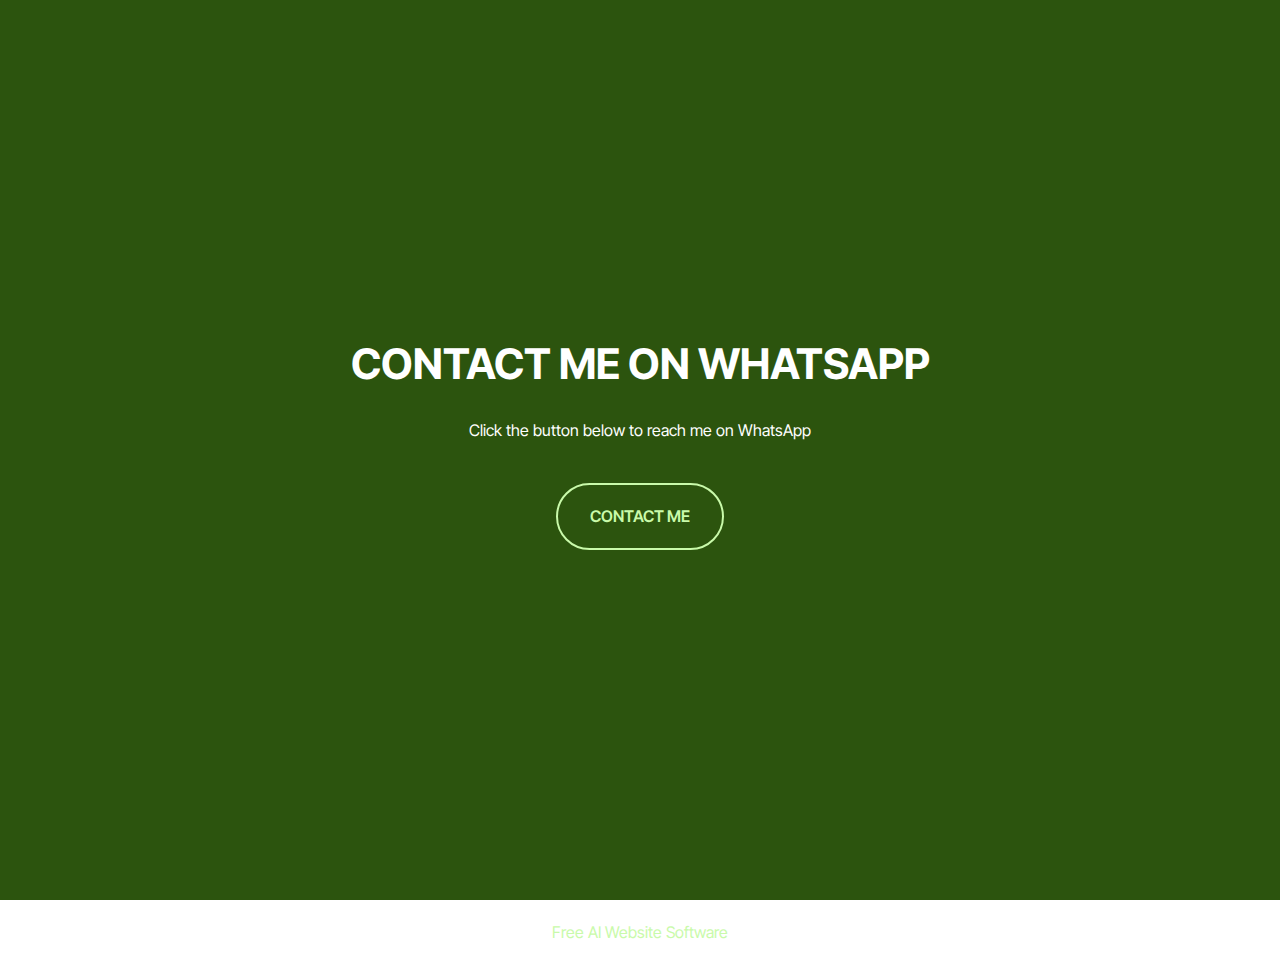
==== commit 03401c21: "WHAT" ====
--- a/index.html
+++ b/index.html
@@ -6,20 +6,18 @@
   <meta http-equiv="X-UA-Compatible" content="IE=edge">
   <meta name="generator" content="Mobirise v5.9.18, mobirise.com">
   <meta name="viewport" content="width=device-width, initial-scale=1, minimum-scale=1">
-  <link rel="shortcut icon" href="assets/images/mbr.png" type="image/x-icon">
+  <link rel="shortcut icon" href="assets/images/download-3.png" type="image/x-icon">
   <meta name="description" content="">
   
   
   <title>Home</title>
-  <link rel="stylesheet" href="assets/web/assets/mobirise-icons2/mobirise2.css">
   <link rel="stylesheet" href="assets/bootstrap/css/bootstrap.min.css">
   <link rel="stylesheet" href="assets/bootstrap/css/bootstrap-grid.min.css">
   <link rel="stylesheet" href="assets/bootstrap/css/bootstrap-reboot.min.css">
-  <link rel="stylesheet" href="assets/dropdown/css/style.css">
   <link rel="stylesheet" href="assets/theme/css/style.css">
   <link rel="preload" href="https://fonts.googleapis.com/css2?family=Inter+Tight:wght@400;700&display=swap&display=swap" as="style" onload="this.onload=null;this.rel='stylesheet'">
   <noscript><link rel="stylesheet" href="https://fonts.googleapis.com/css2?family=Inter+Tight:wght@400;700&display=swap&display=swap"></noscript>
-  <link rel="preload" as="style" href="assets/mobirise/css/mbr-additional.css?v=Jswed5"><link rel="stylesheet" href="assets/mobirise/css/mbr-additional.css?v=Jswed5" type="text/css">
+  <link rel="preload" as="style" href="assets/mobirise/css/mbr-additional.css?v=C9hLZE"><link rel="stylesheet" href="assets/mobirise/css/mbr-additional.css?v=C9hLZE" type="text/css">
 
   
   
@@ -27,458 +25,24 @@
 </head>
 <body>
   
-  <section data-bs-version="5.1" class="menu menu1 cid-uFiP2SUFr2" once="menu" id="menu01-c">
-	
-
-	<nav class="navbar navbar-dropdown navbar-fixed-top navbar-expand-lg">
-		<div class="container">
-			<div class="navbar-brand">
-				<span class="navbar-logo">
-					
-						<img src="assets/images/mbr.png" alt="pot" style="height: 3rem;">
-					
-				</span>
-				<span class="navbar-caption-wrap"><a class="navbar-caption text-info display-4" href="https://mobiri.se">LILLY'S WILD&nbsp; POTTERY</a></span>
-			</div>
-			<button class="navbar-toggler" type="button" data-toggle="collapse" data-bs-toggle="collapse" data-target="#navbarSupportedContent" data-bs-target="#navbarSupportedContent" aria-controls="navbarNavAltMarkup" aria-expanded="false" aria-label="Toggle navigation">
-				<div class="hamburger">
-					<span></span>
-					<span></span>
-					<span></span>
-					<span></span>
-				</div>
-			</button>
-			<div class="collapse navbar-collapse" id="navbarSupportedContent">
-				<ul class="navbar-nav nav-dropdown" data-app-modern-menu="true"><li class="nav-item">
-						<a class="nav-link link text-black display-4" href="https://mobiri.se">About</a>
-					</li>
-					<li class="nav-item">
-						<a class="nav-link link text-black display-4" href="https://mobiri.se" aria-expanded="false">Services</a>
-					</li>
-					<li class="nav-item">
-						<a class="nav-link link text-black display-4" href="https://mobiri.se">Contacts</a>
-					</li></ul>
-				
-				<div class="navbar-buttons mbr-section-btn">
-					<a class="btn btn-primary display-4" href="https://mobiri.se"> Start Now!</a>
-				</div>
-			</div>
-		</div>
-	</nav>
-</section>
-
-<section data-bs-version="5.1" class="features4 start cid-uFfj2W8qpk" id="features04-2">
-	
-	
-	<div class="container">
-		<div class="row justify-content-center">
-			<div class="col-12 content-head">
-				<div class="mbr-section-head mb-5">
-					<h4 class="mbr-section-title mbr-fonts-style align-center mb-0 display-2">
-						<strong>Our Products</strong>
-					</h4>
-					
-					
-				</div>
-			</div>
-		</div>
-		<div class="row">
-			<div class="item features-image col-12 col-md-6 col-lg-4">
-				<div class="item-wrapper">
-					<div class="item-img">
-						<img src="assets/images/shop1.jpg" alt="Mobirise Website Builder">
-					</div>
-					<div class="item-content">
-						<h5 class="item-title mbr-fonts-style display-5">
-							<strong>Marketing</strong>
-						</h5>
-						<p class="mbr-text mbr-fonts-style display-7">
-							Lorem ipsum dolor sit amet, consectetur adipiscing elit habitant turpis.
-						</p>
-						<div class="mbr-section-btn item-footer">
-						<a href="" class="btn item-btn btn-primary display-7">Learn More</a>
-					</div>
-					</div>
-
-				</div>
-			</div>
-			<div class="item features-image col-12 col-md-6 col-lg-4">
-				<div class="item-wrapper">
-					<div class="item-img">
-						<img src="assets/images/shop2.jpg" alt="Mobirise Website Builder">
-					</div>
-					<div class="item-content">
-						<h5 class="item-title mbr-fonts-style display-5">
-							<strong>Promotion</strong>
-						</h5>
-						<p class="mbr-text mbr-fonts-style display-7">
-							Lorem ipsum dolor sit amet, consectetur adipiscing elit habitant turpis .
-						</p>
-						<div class="mbr-section-btn item-footer">
-							<a href="" class="btn item-btn btn-primary display-7">Learn More</a>
-						</div>
-					</div>
-				</div>
-			</div>
-			<div class="item features-image col-12 col-md-6 col-lg-4">
-				<div class="item-wrapper">
-					<div class="item-img">
-						<img src="assets/images/shop3.jpg" alt="Mobirise Website Builder">
-					</div>
-					<div class="item-content">
-						<h5 class="item-title mbr-fonts-style display-5">
-							<strong>Branding</strong>
-						</h5>
-						<p class="mbr-text mbr-fonts-style display-7">
-							Lorem ipsum dolor sit amet, consectetur adipiscing elit habitant turpis .<br>
-						</p>
-						<div class="mbr-section-btn item-footer">
-							<a href="" class="btn item-btn btn-primary display-7">Learn More</a>
-						</div>
-					</div>
-				</div>
-			</div>
-		</div>
-	</div>
-</section>
-
-<section data-bs-version="5.1" class="list1 cid-uFfoNX6St2" id="list01-6">	
-    
-	
-	<div class="container">
-		<div class="row justify-content-center">
-			<div class="col-12 col-md-12 col-lg-10 m-auto">
-				<div class="content">
-					<div class="row justify-content-center mb-5">
-						<div class="col-12 content-head">
-							<div class="mbr-section-head">
-								<h4 class="mbr-section-title mbr-fonts-style align-center mb-0 display-2">
-									<strong>Got Questions?</strong>
-								</h4>
-								
-							</div>
-						</div>
-					</div>
-					<div id="bootstrap-accordion_6" class="panel-group accordionStyles accordion" role="tablist" aria-multiselectable="true">
-						<div class="card">
-							<div class="card-header" role="tab" id="headingOne">
-								<a role="button" class="panel-title collapsed" data-toggle="collapse" data-bs-toggle="collapse" data-core="" href="#collapse1_6" aria-expanded="false" aria-controls="collapse1">
-									<h6 class="panel-title-edit mbr-semibold mbr-fonts-style mb-0 display-5">
-										How much does delivery cost?
-									</h6>
-									<span class="sign mbr-iconfont mobi-mbri-arrow-down"></span>
-								</a>
-							</div>
-							<div id="collapse1_6" class="panel-collapse noScroll collapse" role="tabpanel" aria-labelledby="headingOne" data-parent="#accordion" data-bs-parent="#bootstrap-accordion_6">
-								<div class="panel-body">
-									<p class="mbr-fonts-style panel-text display-7">
-										Lorem ipsum dolor sit amet, consectetur adipiscing elit. Fusce vestibulum
-										laoreet tincidunt. Proin et sapien scelerisque, ornare lectus eget, iaculis
-										lectus. Pellentesque viverra molestie tortor. Nunc sed interdum est, in maximus
-										diam. Donec eu tellus dictum, gravida velit et, sagittis arcu. Proin et lectus
-										dapibus. Cras fringilla elit velit placerat tortor mollis cursus.
-									</p>
-								</div>
-							</div>
-						</div>
-						<div class="card">
-							<div class="card-header" role="tab" id="headingOne">
-								<a role="button" class="panel-title collapsed" data-toggle="collapse" data-bs-toggle="collapse" data-core="" href="#collapse2_6" aria-expanded="false" aria-controls="collapse2">
-									<h6 class="panel-title-edit mbr-semibold mbr-fonts-style mb-0 display-5">
-										What is the estimated delivery time?
-									</h6>
-									<span class="sign mbr-iconfont mobi-mbri-arrow-down"></span>
-								</a>
-							</div>
-							<div id="collapse2_6" class="panel-collapse noScroll collapse" role="tabpanel" aria-labelledby="headingOne" data-parent="#accordion" data-bs-parent="#bootstrap-accordion_6">
-								<div class="panel-body">
-									<p class="mbr-fonts-style panel-text display-7">
-										Lorem ipsum dolor sit amet, consectetur adipiscing elit. Fusce vestibulum
-										laoreet tincidunt. Proin et sapien scelerisque, ornare lectus eget, iaculis
-										lectus. Pellentesque viverra molestie tortor. Nunc sed interdum est, in maximus
-										diam. Donec eu tellus dictum, gravida velit et, sagittis arcu. Proin et lectus
-										dapibus. Cras fringilla elit velit placerat tortor mollis cursus.
-									</p>
-								</div>
-							</div>
-						</div>
-						<div class="card">
-							<div class="card-header" role="tab" id="headingOne">
-								<a role="button" class="panel-title collapsed" data-toggle="collapse" data-bs-toggle="collapse" data-core="" href="#collapse3_6" aria-expanded="false" aria-controls="collapse3">
-									<h6 class="panel-title-edit mbr-semibold mbr-fonts-style mb-0 display-5">
-										Do you offer same-day delivery?
-									</h6>
-									<span class="sign mbr-iconfont mobi-mbri-arrow-down"></span>
-								</a>
-							</div>
-							<div id="collapse3_6" class="panel-collapse noScroll collapse" role="tabpanel" aria-labelledby="headingOne" data-parent="#accordion" data-bs-parent="#bootstrap-accordion_6">
-								<div class="panel-body">
-									<p class="mbr-fonts-style panel-text display-7">
-										Lorem ipsum dolor sit amet, consectetur adipiscing elit. Fusce vestibulum
-										laoreet tincidunt. Proin et sapien scelerisque, ornare lectus eget, iaculis
-										lectus. Pellentesque viverra molestie tortor. Nunc sed interdum est, in maximus
-										diam. Donec eu tellus dictum, gravida velit et, sagittis arcu. Proin et lectus
-										dapibus. Cras fringilla elit velit placerat tortor mollis cursus.
-									</p>
-								</div>
-							</div>
-						</div>
-						<div class="card">
-							<div class="card-header" role="tab" id="headingOne">
-								<a role="button" class="panel-title collapsed" data-toggle="collapse" data-bs-toggle="collapse" data-core="" href="#collapse4_6" aria-expanded="false" aria-controls="collapse4">
-									<h6 class="panel-title-edit mbr-semibold mbr-fonts-style mb-0 display-5">
-										Can I track my delivery order?
-									</h6>
-									<span class="sign mbr-iconfont mobi-mbri-arrow-down"></span>
-								</a>
-							</div>
-							<div id="collapse4_6" class="panel-collapse noScroll collapse" role="tabpanel" aria-labelledby="headingOne" data-parent="#accordion" data-bs-parent="#bootstrap-accordion_6">
-								<div class="panel-body">
-									<p class="mbr-fonts-style panel-text display-7">
-										Lorem ipsum dolor sit amet, consectetur adipiscing elit. Fusce vestibulum
-										laoreet tincidunt. Proin et sapien scelerisque, ornare lectus eget, iaculis
-										lectus. Pellentesque viverra molestie tortor. Nunc sed interdum est, in maximus
-										diam. Donec eu tellus dictum, gravida velit et, sagittis arcu. Proin et lectus
-										dapibus. Cras fringilla elit velit placerat tortor mollis cursus.
-									</p>
-								</div>
-							</div>
-						</div>
-						<div class="card">
-							<div class="card-header" role="tab" id="headingOne">
-								<a role="button" class="panel-title collapsed" data-toggle="collapse" data-bs-toggle="collapse" data-core="" href="#collapse5_6" aria-expanded="false" aria-controls="collapse5">
-									<h6 class="panel-title-edit mbr-semibold mbr-fonts-style mb-0 display-5">
-										What areas do you deliver to?
-									</h6>
-									<span class="sign mbr-iconfont mobi-mbri-arrow-down"></span>
-								</a>
-							</div>
-							<div id="collapse5_6" class="panel-collapse noScroll collapse" role="tabpanel" aria-labelledby="headingOne" data-parent="#accordion" data-bs-parent="#bootstrap-accordion_6">
-								<div class="panel-body">
-									<p class="mbr-fonts-style panel-text display-7">
-										Lorem ipsum dolor sit amet, consectetur adipiscing elit. Fusce vestibulum
-										laoreet tincidunt. Proin et sapien scelerisque, ornare lectus eget, iaculis
-										lectus. Pellentesque viverra molestie tortor. Nunc sed interdum est, in maximus
-										diam. Donec eu tellus dictum, gravida velit et, sagittis arcu. Proin et lectus
-										dapibus. Cras fringilla elit velit placerat tortor mollis cursus.
-									</p>
-								</div>
-							</div>
-						</div>
-						<div class="card">
-							<div class="card-header" role="tab" id="headingOne">
-								<a role="button" class="panel-title collapsed" data-toggle="collapse" data-bs-toggle="collapse" data-core="" href="#collapse6_6" aria-expanded="false" aria-controls="collapse6">
-									<h6 class="panel-title-edit mbr-semibold mbr-fonts-style mb-0 display-5">
-										Is there a minimum order requirement for delivery?
-									</h6>
-									<span class="sign mbr-iconfont mobi-mbri-arrow-down"></span>
-								</a>
-							</div>
-							<div id="collapse6_6" class="panel-collapse noScroll collapse" role="tabpanel" aria-labelledby="headingOne" data-parent="#accordion" data-bs-parent="#bootstrap-accordion_6">
-								<div class="panel-body">
-									<p class="mbr-fonts-style panel-text display-7">
-										Lorem ipsum dolor sit amet, consectetur adipiscing elit. Fusce vestibulum
-										laoreet tincidunt. Proin et sapien scelerisque, ornare lectus eget, iaculis
-										lectus. Pellentesque viverra molestie tortor. Nunc sed interdum est, in maximus
-										diam. Donec eu tellus dictum, gravida velit et, sagittis arcu. Proin et lectus
-										dapibus. Cras fringilla elit velit placerat tortor mollis cursus.
-									</p>
-								</div>
-							</div>
-						</div>
-					</div>
-				</div>
-			</div>
-		</div>
-	</div>
-</section>
-
-<section data-bs-version="5.1" class="contacts03 cid-uFfp6qqSsR" id="contacts03-7">
+  <section data-bs-version="5.1" class="header19 cid-uFkU3masJ9 mbr-fullscreen" id="header19-0">
   
 
   
+  
   <div class="container">
-    <div class="row justify-content-center">
-      <div class="col-lg-4">
-        <div class="col-12 col-md-12">
-          <h5 class="mbr-section-title mbr-fonts-style mt-0 mb-4 display-2">
-            <strong>We're open</strong>
-          </h5>
-          <h6 class="mbr-section-subtitle mbr-fonts-style mt-0 mb-4 display-7">Our store is open now! Explore our inspiring space. Come on in and let's start this journey together.<br></h6>
-          
-        </div>
-      </div>
-      <div class="col-lg-8 side-features">
-        <div class="google-map"><iframe frameborder="0" style="border:0" src="https://www.google.com/maps/embed?pb=!1m14!1m8!1m3!1d6045.3003145248895!2d-73.9884657!3d40.7477229!3m2!1i1024!2i768!4f13.1!3m3!1m2!1s0x89c259a9ac1f1b85%3A0x7e33d1c0e7af3be4!2zMzUwIDV0aCBBdmUsIE5ldyBZb3JrLCBOWSAxMDExOCwg0KHQqNCQ!5e0!3m2!1sru!2sru!4v1689597362021!5m2!1sen!2sen" allowfullscreen=""></iframe></div>
+    <div class="row">
+      <div class="content-wrap col-12 col-md-8">
+        <h1 class="mbr-section-title mbr-fonts-style mb-4 display-1"><strong>CONTACT ME ON WHATSAPP</strong></h1>
+        <p class="mbr-fonts-style mbr-text mb-4 display-7">
+          Click the button below to reach me on WhatsApp
+        </p>
+        <div class="mbr-section-btn"><a class="btn btn-primary-outline display-7" href="https://mobiri.se">CONTACT ME</a></div>
+        
       </div>
     </div>
   </div>
-</section>
-
-<section data-bs-version="5.1" class="social02 cid-uFfpdzBvyn" id="social02-8">
-	
-
-	
-	
-	<div class="container">
-		<div class="row justify-content-center">
-			<div class="col-12 content-head">
-				<div class="mb-5">
-					<h5 class="mbr-section-title mbr-fonts-style align-center mb-0 display-2">
-						<strong>Follow us</strong>
-					</h5>
-					
-				</div>
-			</div>
-		</div>
-		<div class="row">
-			<div class="item features-without-image col-12 col-md-6 col-lg-4">
-				<div class="item-wrapper">
-					<span class="mbr-iconfont m-auto socicon-instagram socicon"></span>
-					<div class="card-box">
-						<h4 class="card-title mbr-fonts-style mb-1 display-7">
-							<strong>Instagram</strong>
-						</h4>
-						<h5 class="card-text mbr-fonts-style display-7">
-							Lorem ipsum dolor sit amet.
-						</h5>
-					</div>
-				</div>
-			</div>
-			<div class="item features-without-image col-12 col-md-6 col-lg-4">
-				<div class="item-wrapper">
-					<span class="mbr-iconfont m-auto socicon-twitch socicon"></span>
-					<div class="card-box">
-						<h4 class="card-title mbr-fonts-style mb-1 display-7">
-							<strong>Twitch</strong>
-						</h4>
-						<h5 class="card-text mbr-fonts-style display-7">
-							Lorem ipsum dolor sit amet.
-						</h5>
-					</div>
-				</div>
-			</div>
-			<div class="item features-without-image col-12 col-md-6 col-lg-4">
-				<div class="item-wrapper">
-					<span class="mbr-iconfont m-auto socicon-twitter socicon"></span>
-					<div class="card-box">
-						<h4 class="card-title mbr-fonts-style mb-1 display-7">
-							<strong>Twitter</strong>
-						</h4>
-						<h5 class="card-text mbr-fonts-style display-7">
-							Lorem ipsum dolor sit amet.
-						</h5>
-					</div>
-				</div>
-			</div>
-			<div class="item features-without-image col-12 col-md-6 col-lg-4">
-				<div class="item-wrapper">
-					<span class="mbr-iconfont m-auto socicon-youtube socicon"></span>
-					<div class="card-box">
-						<h4 class="card-title mbr-fonts-style mb-1 display-7">
-							<strong>YouTube</strong>
-						</h4>
-						<h5 class="card-text mbr-fonts-style display-7">
-							Lorem ipsum dolor sit amet.
-						</h5>
-					</div>
-				</div>
-			</div>
-			<div class="item features-without-image col-12 col-md-6 col-lg-4">
-				<div class="item-wrapper">
-					<span class="mbr-iconfont m-auto socicon-tiktok socicon"></span>
-					<div class="card-box">
-						<h4 class="card-title mbr-fonts-style mb-1 display-7">
-							<strong>TikTol</strong>
-						</h4>
-						<h5 class="card-text mbr-fonts-style display-7">
-							Lorem ipsum dolor sit amet.
-						</h5>
-					</div>
-				</div>
-			</div>
-			<div class="item features-without-image col-12 col-md-6 col-lg-4">
-				<div class="item-wrapper">
-					<span class="mbr-iconfont m-auto socicon-facebook socicon"></span>
-					<div class="card-box">
-						<h4 class="card-title mbr-fonts-style mb-1 display-7">
-							<strong>Facebook</strong>
-						</h4>
-						<h5 class="card-text mbr-fonts-style display-7">
-							Lorem ipsum dolor sit amet.
-						</h5>
-					</div>
-				</div>
-			</div>
-		</div>
-	</div>
-</section>
-
-<section data-bs-version="5.1" class="slider3 cid-uFiOtcXYHy" id="slider03-b">
-    
-    <div class="carousel slide" id="uFjhIN8blw" data-interval="5000" data-bs-interval="5000">
-        <ol class="carousel-indicators">
-            <li data-slide-to="0" data-bs-slide-to="0" class="active" data-target="#uFjhIN8blw" data-bs-target="#uFjhIN8blw"></li>
-            <li data-slide-to="1" data-bs-slide-to="1" data-target="#uFjhIN8blw" data-bs-target="#uFjhIN8blw"></li>
-            <li data-slide-to="2" data-bs-slide-to="2" data-target="#uFjhIN8blw" data-bs-target="#uFjhIN8blw"></li>
-        </ol>
-        <div class="carousel-inner">
-            <div class="carousel-item slider-image item active">
-                <div class="item-wrapper">
-                    <img class="d-block w-100" src="assets/images/background18.jpg" alt="Mobirise Website Builder">
-                    
-                    <div class="carousel-caption">
-                        <h5 class="mbr-section-subtitle mbr-fonts-style mb-3 display-5">
-                            <strong>Full-Width Slider</strong>
-                        </h5>
-                        <p class="mbr-section-text mbr-fonts-style mb-4 display-7">Click on the image to edit slides.</p>
-                        <div class="mbr-section-btn mb-5">
-						<a class="btn btn-primary display-7" href="https://mobiri.se">Get started</a>
-					</div>     
-                    </div>
-                </div>
-            </div>
-            <div class="carousel-item slider-image item">
-                <div class="item-wrapper">
-                    <img class="d-block w-100" src="assets/images/background16.jpg" alt="Mobirise Website Builder">
-                    
-                    <div class="carousel-caption">
-                        <h5 class="mbr-section-subtitle mbr-fonts-style mb-3 display-5">
-                            <strong>Full-Width Slider</strong>
-                        </h5>
-                        <p class="mbr-section-text mbr-fonts-style mb-4 display-7">Click on the image to edit slides.</p>
-                        <div class="mbr-section-btn mb-5">
-						<a class="btn btn-primary display-7" href="https://mobiri.se">Get started</a>
-					</div>     
-                    </div>
-                </div>
-            </div>
-            <div class="carousel-item slider-image item">
-                <div class="item-wrapper">
-                    <img class="d-block w-100" src="assets/images/background19.jpg" alt="Mobirise Website Builder">
-                    
-                    <div class="carousel-caption">
-                        <h5 class="mbr-section-subtitle mbr-fonts-style mb-3 display-5">
-                            <strong>Full-Width Slider</strong>
-                        </h5>
-                        <p class="mbr-section-text mbr-fonts-style mb-4 display-7">Click on the image to edit slides.</p>
-                        <div class="mbr-section-btn mb-5">
-						<a class="btn btn-primary display-7" href="https://mobiri.se">Get started</a>
-					</div>     
-                    </div>
-                </div>
-            </div>
-        </div>
-        <a class="carousel-control carousel-control-prev" role="button" data-slide="prev" data-bs-slide="prev" href="#uFjhIN8blw">
-            <span class="mobi-mbri mobi-mbri-arrow-prev" aria-hidden="true"></span>
-            <span class="sr-only visually-hidden">Previous</span>
-        </a>
-        <a class="carousel-control carousel-control-next" role="button" data-slide="next" data-bs-slide="next" href="#uFjhIN8blw">
-            <span class="mobi-mbri mobi-mbri-arrow-next" aria-hidden="true"></span>
-            <span class="sr-only visually-hidden">Next</span>
-        </a>
-    </div>
-</section><section class="display-7" style="padding: 0;align-items: center;justify-content: center;flex-wrap: wrap;    align-content: center;display: flex;position: relative;height: 4rem;"><a href="https://mobiri.se/3041800" style="flex: 1 1;height: 4rem;position: absolute;width: 100%;z-index: 1;"><img alt="" style="height: 4rem;" src="[data-uri]"></a><p style="margin: 0;text-align: center;" class="display-7">&#8204;</p><a style="z-index:1" href="https://mobirise.com/builder/no-code-website-builder.html">No Code Website Builder</a></section><script src="assets/bootstrap/js/bootstrap.bundle.min.js"></script>  <script src="assets/smoothscroll/smooth-scroll.js"></script>  <script src="assets/ytplayer/index.js"></script>  <script src="assets/mbr-switch-arrow/mbr-switch-arrow.js"></script>  <script src="assets/dropdown/js/navbar-dropdown.js"></script>  <script src="assets/theme/js/script.js"></script>  
+</section><section class="display-7" style="padding: 0;align-items: center;justify-content: center;flex-wrap: wrap;    align-content: center;display: flex;position: relative;height: 4rem;"><a href="https://mobiri.se/3041800" style="flex: 1 1;height: 4rem;position: absolute;width: 100%;z-index: 1;"><img alt="" style="height: 4rem;" src="[data-uri]"></a><p style="margin: 0;text-align: center;" class="display-7">&#8204;</p><a style="z-index:1" href="https://mobirise.com/builder/ai-website-builder.html">Free AI Website Software</a></section><script src="assets/bootstrap/js/bootstrap.bundle.min.js"></script>  <script src="assets/smoothscroll/smooth-scroll.js"></script>  <script src="assets/ytplayer/index.js"></script>  <script src="assets/theme/js/script.js"></script>  
   
   
 </body>
--- a/assets/mobirise/css/mbr-additional.css
+++ b/assets/mobirise/css/mbr-additional.css
@@ -21,19 +21,19 @@
 }
 .display-1 {
   font-family: 'Inter Tight', sans-serif;
-  font-size: 5rem;
+  font-size: 3rem;
   line-height: 1;
 }
 .display-1 > .mbr-iconfont {
-  font-size: 6.25rem;
+  font-size: 3.75rem;
 }
 .display-2 {
   font-family: 'Inter Tight', sans-serif;
-  font-size: 4rem;
+  font-size: 2.5rem;
   line-height: 1;
 }
 .display-2 > .mbr-iconfont {
-  font-size: 5rem;
+  font-size: 3.125rem;
 }
 .display-4 {
   font-family: 'Inter Tight', sans-serif;
@@ -53,11 +53,11 @@
 }
 .display-7 {
   font-family: 'Inter Tight', sans-serif;
-  font-size: 1.4rem;
+  font-size: 1rem;
   line-height: 1.3;
 }
 .display-7 > .mbr-iconfont {
-  font-size: 1.75rem;
+  font-size: 1.25rem;
 }
 /* ---- Fluid typography for mobile devices ---- */
 /* 1.4 - font scale ratio ( bootstrap == 1.42857 ) */
@@ -66,19 +66,19 @@
 /* 0.65 - min scale variable, may vary */
 @media (max-width: 992px) {
   .display-1 {
-    font-size: 4rem;
+    font-size: 2.4rem;
   }
 }
 @media (max-width: 768px) {
   .display-1 {
-    font-size: 3.5rem;
-    font-size: calc( 2.4rem + (5 - 2.4) * ((100vw - 20rem) / (48 - 20)));
-    line-height: calc( 1.1 * (2.4rem + (5 - 2.4) * ((100vw - 20rem) / (48 - 20))));
+    font-size: 2.1rem;
+    font-size: calc( 1.7rem + (3 - 1.7) * ((100vw - 20rem) / (48 - 20)));
+    line-height: calc( 1.1 * (1.7rem + (3 - 1.7) * ((100vw - 20rem) / (48 - 20))));
   }
   .display-2 {
-    font-size: 3.2rem;
-    font-size: calc( 2.05rem + (4 - 2.05) * ((100vw - 20rem) / (48 - 20)));
-    line-height: calc( 1.3 * (2.05rem + (4 - 2.05) * ((100vw - 20rem) / (48 - 20))));
+    font-size: 2rem;
+    font-size: calc( 1.525rem + (2.5 - 1.525) * ((100vw - 20rem) / (48 - 20)));
+    line-height: calc( 1.3 * (1.525rem + (2.5 - 1.525) * ((100vw - 20rem) / (48 - 20))));
   }
   .display-4 {
     font-size: 1.12rem;
@@ -91,21 +91,21 @@
     line-height: calc( 1.4 * (1.35rem + (2 - 1.35) * ((100vw - 20rem) / (48 - 20))));
   }
   .display-7 {
-    font-size: 1.12rem;
-    font-size: calc( 1.14rem + (1.4 - 1.14) * ((100vw - 20rem) / (48 - 20)));
-    line-height: calc( 1.4 * (1.14rem + (1.4 - 1.14) * ((100vw - 20rem) / (48 - 20))));
+    font-size: 0.8rem;
+    font-size: calc( 1rem + (1 - 1) * ((100vw - 20rem) / (48 - 20)));
+    line-height: calc( 1.4 * (1rem + (1 - 1) * ((100vw - 20rem) / (48 - 20))));
   }
 }
 @media (min-width: 992px) and (max-width: 1400px) {
   .display-1 {
-    font-size: 3.5rem;
-    font-size: calc( 2.4rem + (5 - 2.4) * ((100vw - 62rem) / (87 - 62)));
-    line-height: calc( 1.1 * (2.4rem + (5 - 2.4) * ((100vw - 62rem) / (87 - 62))));
+    font-size: 2.1rem;
+    font-size: calc( 1.7rem + (3 - 1.7) * ((100vw - 62rem) / (87 - 62)));
+    line-height: calc( 1.1 * (1.7rem + (3 - 1.7) * ((100vw - 62rem) / (87 - 62))));
   }
   .display-2 {
-    font-size: 3.2rem;
-    font-size: calc( 2.05rem + (4 - 2.05) * ((100vw - 62rem) / (87 - 62)));
-    line-height: calc( 1.3 * (2.05rem + (4 - 2.05) * ((100vw - 62rem) / (87 - 62))));
+    font-size: 2rem;
+    font-size: calc( 1.525rem + (2.5 - 1.525) * ((100vw - 62rem) / (87 - 62)));
+    line-height: calc( 1.3 * (1.525rem + (2.5 - 1.525) * ((100vw - 62rem) / (87 - 62))));
   }
   .display-4 {
     font-size: 1.12rem;
@@ -118,9 +118,9 @@
     line-height: calc( 1.4 * (1.35rem + (2 - 1.35) * ((100vw - 62rem) / (87 - 62))));
   }
   .display-7 {
-    font-size: 1.12rem;
-    font-size: calc( 1.14rem + (1.4 - 1.14) * ((100vw - 62rem) / (87 - 62)));
-    line-height: calc( 1.4 * (1.14rem + (1.4 - 1.14) * ((100vw - 62rem) / (87 - 62))));
+    font-size: 0.8rem;
+    font-size: calc( 1rem + (1 - 1) * ((100vw - 62rem) / (87 - 62)));
+    line-height: calc( 1.4 * (1rem + (1 - 1) * ((100vw - 62rem) / (87 - 62))));
   }
 }
 /* Buttons */
@@ -146,13 +146,13 @@
   border-radius: 4px;
 }
 .bg-primary {
-  background-color: #9fe870 !important;
+  background-color: #c9faaa !important;
 }
 .bg-success {
   background-color: #3a341c !important;
 }
 .bg-info {
-  background-color: #320707 !important;
+  background-color: #7787a5 !important;
 }
 .bg-warning {
   background-color: #a0e2e1 !important;
@@ -162,9 +162,9 @@
 }
 .btn-primary,
 .btn-primary:active {
-  background-color: #9fe870 !important;
-  border-color: #9fe870 !important;
-  color: #264d0c !important;
+  background-color: #c9faaa !important;
+  border-color: #c9faaa !important;
+  color: #429c09 !important;
   box-shadow: none;
 }
 .btn-primary:hover,
@@ -172,15 +172,15 @@
 .btn-primary.focus,
 .btn-primary.active {
   color: inherit;
-  background-color: #bcef9c !important;
-  border-color: #bcef9c !important;
+  background-color: #e8fdda !important;
+  border-color: #e8fdda !important;
   box-shadow: none;
 }
 .btn-primary.disabled,
 .btn-primary:disabled {
-  color: #264d0c !important;
-  background-color: #bcef9c !important;
-  border-color: #bcef9c !important;
+  color: #429c09 !important;
+  background-color: #e8fdda !important;
+  border-color: #e8fdda !important;
 }
 .btn-secondary,
 .btn-secondary:active {
@@ -206,8 +206,8 @@
 }
 .btn-info,
 .btn-info:active {
-  background-color: #320707 !important;
-  border-color: #320707 !important;
+  background-color: #7787a5 !important;
+  border-color: #7787a5 !important;
   color: #ffffff !important;
   box-shadow: none;
 }
@@ -216,15 +216,15 @@
 .btn-info.focus,
 .btn-info.active {
   color: inherit;
-  background-color: #5f0d0d !important;
-  border-color: #5f0d0d !important;
+  background-color: #96a2b9 !important;
+  border-color: #96a2b9 !important;
   box-shadow: none;
 }
 .btn-info.disabled,
 .btn-info:disabled {
   color: #ffffff !important;
-  background-color: #5f0d0d !important;
-  border-color: #5f0d0d !important;
+  background-color: #96a2b9 !important;
+  border-color: #96a2b9 !important;
 }
 .btn-success,
 .btn-success:active {
@@ -339,23 +339,23 @@
 .btn-primary-outline,
 .btn-primary-outline:active {
   background-color: transparent !important;
-  border-color: #9fe870;
-  color: #9fe870;
+  border-color: #c9faaa;
+  color: #c9faaa;
 }
 .btn-primary-outline:hover,
 .btn-primary-outline:focus,
 .btn-primary-outline.focus,
 .btn-primary-outline.active {
-  color: #6ddc25 !important;
-  background-color: transparent !important;
-  border-color: #6ddc25 !important;
+  color: #95f558 !important;
+  background-color: transparent !important;
+  border-color: #95f558 !important;
   box-shadow: none !important;
 }
 .btn-primary-outline.disabled,
 .btn-primary-outline:disabled {
-  color: #264d0c !important;
-  background-color: #9fe870 !important;
-  border-color: #9fe870 !important;
+  color: #429c09 !important;
+  background-color: #c9faaa !important;
+  border-color: #c9faaa !important;
 }
 .btn-secondary-outline,
 .btn-secondary-outline:active {
@@ -381,23 +381,23 @@
 .btn-info-outline,
 .btn-info-outline:active {
   background-color: transparent !important;
-  border-color: #320707;
-  color: #320707;
+  border-color: #7787a5;
+  color: #7787a5;
 }
 .btn-info-outline:hover,
 .btn-info-outline:focus,
 .btn-info-outline.focus,
 .btn-info-outline.active {
-  color: #000000 !important;
-  background-color: transparent !important;
-  border-color: #000000 !important;
+  color: #4f5d77 !important;
+  background-color: transparent !important;
+  border-color: #4f5d77 !important;
   box-shadow: none !important;
 }
 .btn-info-outline.disabled,
 .btn-info-outline:disabled {
   color: #ffffff !important;
-  background-color: #320707 !important;
-  border-color: #320707 !important;
+  background-color: #7787a5 !important;
+  border-color: #7787a5 !important;
 }
 .btn-success-outline,
 .btn-success-outline:active {
@@ -505,7 +505,7 @@
   border-color: #fafafa !important;
 }
 .text-primary {
-  color: #9fe870 !important;
+  color: #c9faaa !important;
 }
 .text-secondary {
   color: #ffd7ef !important;
@@ -514,7 +514,7 @@
   color: #3a341c !important;
 }
 .text-info {
-  color: #320707 !important;
+  color: #7787a5 !important;
 }
 .text-warning {
   color: #a0e2e1 !important;
@@ -531,7 +531,7 @@
 a.text-primary:hover,
 a.text-primary:focus,
 a.text-primary.active {
-  color: #66d022 !important;
+  color: #8cf44a !important;
 }
 a.text-secondary:hover,
 a.text-secondary:focus,
@@ -546,7 +546,7 @@
 a.text-info:hover,
 a.text-info:focus,
 a.text-info.active {
-  color: #000000 !important;
+  color: #48556e !important;
 }
 a.text-warning:hover,
 a.text-warning:focus,
@@ -582,7 +582,7 @@
   background-position: 0px 1.2em;
 }
 .nav-tabs .nav-link.active {
-  color: #9fe870;
+  color: #c9faaa;
 }
 .nav-tabs .nav-link:not(.active) {
   color: #232323;
@@ -591,7 +591,7 @@
   background-color: #70c770;
 }
 .alert-info {
-  background-color: #320707;
+  background-color: #7787a5;
 }
 .alert-warning {
   background-color: #a0e2e1;
@@ -606,9 +606,9 @@
   border-radius: 100px !important;
 }
 .mbr-gallery-filter li.active .btn {
-  background-color: #9fe870;
-  border-color: #9fe870;
-  color: #306310;
+  background-color: #c9faaa;
+  border-color: #c9faaa;
+  color: #4cb40b;
 }
 .mbr-gallery-filter li.active .btn:focus {
   box-shadow: none;
@@ -618,7 +618,7 @@
 }
 a,
 a:hover {
-  color: #9fe870;
+  color: #c9faaa;
 }
 .mbr-plan-header.bg-primary .mbr-plan-subtitle,
 .mbr-plan-header.bg-primary .mbr-plan-price-desc {
@@ -630,7 +630,7 @@
 }
 .mbr-plan-header.bg-info .mbr-plan-subtitle,
 .mbr-plan-header.bg-info .mbr-plan-price-desc {
-  color: #f3abab;
+  color: #c4cbd8;
 }
 .mbr-plan-header.bg-warning .mbr-plan-subtitle,
 .mbr-plan-header.bg-warning .mbr-plan-price-desc {
@@ -646,30 +646,30 @@
 }
 .form-control {
   font-family: 'Inter Tight', sans-serif;
-  font-size: 1.4rem;
+  font-size: 1rem;
   line-height: 1.3;
   font-weight: 400;
   border-radius: 40px !important;
 }
 .form-control > .mbr-iconfont {
-  font-size: 1.75rem;
+  font-size: 1.25rem;
 }
 .form-control:hover,
 .form-control:focus {
   box-shadow: rgba(0, 0, 0, 0.07) 0px 1px 1px 0px, rgba(0, 0, 0, 0.07) 0px 1px 3px 0px, rgba(0, 0, 0, 0.03) 0px 0px 0px 1px;
-  border-color: #9fe870 !important;
+  border-color: #c9faaa !important;
 }
 .form-control:-webkit-input-placeholder {
   font-family: 'Inter Tight', sans-serif;
-  font-size: 1.4rem;
+  font-size: 1rem;
   line-height: 1.3;
   font-weight: 400;
 }
 .form-control:-webkit-input-placeholder > .mbr-iconfont {
-  font-size: 1.75rem;
+  font-size: 1.25rem;
 }
 blockquote {
-  border-color: #9fe870;
+  border-color: #c9faaa;
 }
 /* Forms */
 .mbr-form .input-group-btn .btn {
@@ -687,14 +687,14 @@
 }
 .jq-selectbox li:hover,
 .jq-selectbox li.selected {
-  background-color: #9fe870;
+  background-color: #c9faaa;
   color: #000000;
 }
 .jq-number__spin {
   transition: 0.25s ease;
 }
 .jq-number__spin:hover {
-  border-color: #9fe870;
+  border-color: #c9faaa;
 }
 .jq-selectbox .jq-selectbox__trigger-arrow,
 .jq-number__spin.minus:after,
@@ -706,14 +706,14 @@
 .jq-selectbox:hover .jq-selectbox__trigger-arrow,
 .jq-number__spin.minus:hover:after,
 .jq-number__spin.plus:hover:after {
-  border-top-color: #9fe870;
-  border-bottom-color: #9fe870;
+  border-top-color: #c9faaa;
+  border-bottom-color: #c9faaa;
 }
 .xdsoft_datetimepicker .xdsoft_calendar td.xdsoft_default,
 .xdsoft_datetimepicker .xdsoft_calendar td.xdsoft_current,
 .xdsoft_datetimepicker .xdsoft_timepicker .xdsoft_time_box > div > div.xdsoft_current {
   color: #000000 !important;
-  background-color: #9fe870 !important;
+  background-color: #c9faaa !important;
   box-shadow: none !important;
 }
 .xdsoft_datetimepicker .xdsoft_calendar td:hover,
@@ -744,7 +744,7 @@
   top: 50%;
   left: 50%;
   transform: translateX(-50%) translateY(-50%);
-  background-image: url("data:image/svg+xml;charset=UTF-8,%3csvg width='32' height='32' viewBox='0 0 64 64' xmlns='http://www.w3.org/2000/svg' stroke='%239fe870' %3e%3cg fill='none' fill-rule='evenodd'%3e%3cg transform='translate(16 16)' stroke-width='2'%3e%3ccircle stroke-opacity='.5' cx='16' cy='16' r='16'/%3e%3cpath d='M32 16c0-9.94-8.06-16-16-16'%3e%3canimateTransform attributeName='transform' type='rotate' from='0 16 16' to='360 16 16' dur='1s' repeatCount='indefinite'/%3e%3c/path%3e%3c/g%3e%3c/g%3e%3c/svg%3e");
+  background-image: url("data:image/svg+xml;charset=UTF-8,%3csvg width='32' height='32' viewBox='0 0 64 64' xmlns='http://www.w3.org/2000/svg' stroke='%23c9faaa' %3e%3cg fill='none' fill-rule='evenodd'%3e%3cg transform='translate(16 16)' stroke-width='2'%3e%3ccircle stroke-opacity='.5' cx='16' cy='16' r='16'/%3e%3cpath d='M32 16c0-9.94-8.06-16-16-16'%3e%3canimateTransform attributeName='transform' type='rotate' from='0 16 16' to='360 16 16' dur='1s' repeatCount='indefinite'/%3e%3c/path%3e%3c/g%3e%3c/g%3e%3c/svg%3e");
 }
 section.lazy-placeholder:after {
   opacity: 0.5;
@@ -778,867 +778,54 @@
     padding-right: 16px;
   }
 }
-.cid-uFfiK2xEOO {
-  z-index: 1000;
-  width: 100%;
-  position: relative;
-}
-.cid-uFfiK2xEOO .dropdown-item:before {
-  font-family: Moririse2 !important;
-  content: "\e966";
-  display: inline-block;
-  width: 0;
-  position: absolute;
-  left: 1rem;
-  top: 0.5rem;
-  margin-right: 0.5rem;
-  line-height: 1;
-  font-size: inherit;
-  vertical-align: middle;
-  text-align: center;
-  overflow: hidden;
-  transform: scale(0, 1);
-  transition: all 0.25s ease-in-out;
+.cid-uFkU3masJ9 {
+  display: flex;
+  background-color: #2c540e;
+}
+.cid-uFkU3masJ9 .content-wrap {
+  padding: 5rem 1rem;
+}
+@media (min-width: 992px) {
+  .cid-uFkU3masJ9 .content-wrap {
+    padding: 5rem 3rem;
+  }
+}
+@media (min-width: 768px) {
+  .cid-uFkU3masJ9 {
+    align-items: center;
+  }
+  .cid-uFkU3masJ9 .row {
+    justify-content: center;
+  }
+}
+@media (max-width: 991px) and (min-width: 768px) {
+  .cid-uFkU3masJ9 .content-wrap {
+    min-width: 50%;
+  }
 }
 @media (max-width: 767px) {
-  .cid-uFfiK2xEOO .navbar-toggler {
-    transform: scale(0.8);
-  }
-}
-.cid-uFfiK2xEOO .navbar-brand {
-  flex-shrink: 0;
-  align-items: center;
-  margin-right: 0;
-  padding: 10px 0;
-  transition: all 0.3s;
-  word-break: break-word;
-  z-index: 1;
-}
-.cid-uFfiK2xEOO .navbar-brand img {
-  max-width: 100%;
-  max-height: 100%;
-  border-radius: 0px !important;
-}
-.cid-uFfiK2xEOO .navbar-brand .navbar-caption {
-  line-height: inherit !important;
-}
-.cid-uFfiK2xEOO .navbar-brand .navbar-logo a {
-  outline: none;
-}
-.cid-uFfiK2xEOO .navbar-nav {
-  margin: auto;
-  margin-left: 0;
-}
-.cid-uFfiK2xEOO .navbar-nav .nav-item {
-  padding: 0 !important;
-  transition: .3s all !important;
-}
-.cid-uFfiK2xEOO .navbar-nav .nav-item .nav-link {
-  padding: 16px !important;
-  margin: 0 !important;
-  border-radius: 1rem !important;
-  transition: .3s all !important;
-}
-.cid-uFfiK2xEOO .navbar-nav .nav-item .nav-link:hover {
-  background-color: rgba(27, 31, 10, 0.06);
-}
-.cid-uFfiK2xEOO .navbar-nav .open .nav-link::after {
-  transform: rotate(180deg);
-}
-@media (min-width: 992px) {
-  .cid-uFfiK2xEOO .navbar-nav .open .nav-link::before {
-    content: "";
-    width: 100%;
-    height: 20px;
-    top: 100%;
-    background: transparent;
-    position: absolute;
-  }
-}
-.cid-uFfiK2xEOO .navbar-nav .dropdown-item {
-  padding: 12px !important;
-  border-radius: 0.5rem !important;
-  margin: 0 8px !important;
-  transition: .3s all !important;
-}
-.cid-uFfiK2xEOO .navbar-nav .dropdown-item:hover {
-  background-color: rgba(27, 31, 10, 0.06);
-}
-@media (min-width: 992px) {
-  .cid-uFfiK2xEOO .navbar-nav {
-    padding-left: 1.5rem;
-  }
-}
-.cid-uFfiK2xEOO .nav-link {
-  width: fit-content;
-  position: relative;
-}
-.cid-uFfiK2xEOO .navbar-logo {
-  padding-left: 2rem;
-  margin: 0 !important;
-}
-@media (max-width: 767px) {
-  .cid-uFfiK2xEOO .navbar-logo {
-    padding-left: 1rem;
-  }
-}
-.cid-uFfiK2xEOO .navbar-caption {
-  padding-left: 1rem;
-  padding-right: .5rem;
-}
-@media (max-width: 767px) {
-  .cid-uFfiK2xEOO .nav-dropdown {
-    padding-bottom: 0.5rem;
-  }
-}
-.cid-uFfiK2xEOO .nav-dropdown .link.dropdown-toggle::after {
-  margin-left: 0.5rem;
-  margin-top: 0.2rem;
-  transition: .3s all;
-}
-.cid-uFfiK2xEOO .container {
-  display: flex;
-  height: 90px;
-  padding: 0.5rem 0.6rem;
-  flex-wrap: nowrap;
-  background: rgba(255, 255, 255, 0.8) !important;
-  left: 0;
-  right: 0;
-  -webkit-box-pack: justify;
-  -ms-flex-pack: justify;
-  justify-content: flex-end;
-  -webkit-box-align: center;
-  -webkit-align-items: center;
-  -ms-flex-align: center;
-  align-items: center;
-  border-radius: 100vw;
-  margin-top: 1rem;
-  background-color: #ffffff;
-  box-shadow: 0 30px 60px 0 rgba(27, 31, 10, 0.08);
-}
-@media (max-width: 992px) {
-  .cid-uFfiK2xEOO .container {
-    padding-right: 2rem;
-  }
-}
-@media (max-width: 767px) {
-  .cid-uFfiK2xEOO .container {
-    width: 95%;
-    height: 56px !important;
-    padding-right: 1rem;
-    margin-top: 0rem;
-  }
-}
-.cid-uFfiK2xEOO .iconfont-wrapper {
-  color: #000000 !important;
-  font-size: 1.5rem;
-  padding-right: 0.5rem;
-}
-.cid-uFfiK2xEOO .dropdown-menu {
-  flex-wrap: wrap;
-  flex-direction: column;
-  max-width: 100%;
-  padding: 12px 4px !important;
-  border-radius: 1.5rem;
-  transition: .3s all !important;
-  min-width: auto;
-  background: #ffffff;
-  background: rgba(255, 255, 255, 0.8) !important;
-}
-.cid-uFfiK2xEOO .nav-item:focus,
-.cid-uFfiK2xEOO .nav-link:focus {
-  outline: none;
-}
-.cid-uFfiK2xEOO .dropdown .dropdown-menu .dropdown-item {
-  width: auto;
-  transition: all 0.25s ease-in-out;
-}
-.cid-uFfiK2xEOO .dropdown .dropdown-menu .dropdown-item::after {
-  right: 0.5rem;
-}
-.cid-uFfiK2xEOO .dropdown .dropdown-menu .dropdown-item .mbr-iconfont {
-  margin-right: 0.5rem;
-  vertical-align: sub;
-}
-.cid-uFfiK2xEOO .dropdown .dropdown-menu .dropdown-item .mbr-iconfont:before {
-  display: inline-block;
-  transform: scale(1, 1);
-  transition: all 0.25s ease-in-out;
-}
-.cid-uFfiK2xEOO .collapsed .dropdown-menu .dropdown-item:before {
-  display: none;
-}
-.cid-uFfiK2xEOO .collapsed .dropdown .dropdown-menu .dropdown-item {
-  padding: 0.235em 1.5em 0.235em 1.5em !important;
-  transition: none;
-  margin: 0 !important;
-}
-.cid-uFfiK2xEOO .navbar {
-  min-height: 90px;
-  transition: all 0.3s;
-  border-bottom: 1px solid transparent;
-  background: transparent !important;
-  padding: 0 !important;
-  border: none !important;
-  box-shadow: none !important;
-  border-radius: 0 !important;
-}
-.cid-uFfiK2xEOO .navbar.opened {
-  transition: all 0.3s;
-}
-.cid-uFfiK2xEOO .navbar .dropdown-item {
-  padding: 0.5rem 1.8rem;
-}
-.cid-uFfiK2xEOO .navbar .navbar-logo img {
-  width: auto;
-}
-.cid-uFfiK2xEOO .navbar .navbar-collapse {
-  z-index: 1;
-  justify-content: flex-end;
-}
-.cid-uFfiK2xEOO .navbar.collapsed {
-  justify-content: center;
-}
-.cid-uFfiK2xEOO .navbar.collapsed .nav-item .nav-link::before {
-  display: none;
-}
-.cid-uFfiK2xEOO .navbar.collapsed.opened .dropdown-menu {
-  top: 0;
-}
-@media (min-width: 992px) {
-  .cid-uFfiK2xEOO .navbar.collapsed.opened:not(.navbar-short) .navbar-collapse {
-    max-height: calc(98.5vh - 3rem);
-  }
-}
-.cid-uFfiK2xEOO .navbar.collapsed .dropdown-menu .dropdown-submenu {
-  left: 0 !important;
-}
-.cid-uFfiK2xEOO .navbar.collapsed .dropdown-menu .dropdown-item:after {
-  right: auto;
-}
-.cid-uFfiK2xEOO .navbar.collapsed .dropdown-menu .dropdown-toggle[data-toggle="dropdown-submenu"]:after {
-  margin-left: 0.5rem;
-  margin-top: 0.2rem;
-  border-top: 0.35em solid;
-  border-right: 0.35em solid transparent;
-  border-left: 0.35em solid transparent;
-  border-bottom: 0;
-  top: 41%;
-}
-.cid-uFfiK2xEOO .navbar.collapsed ul.navbar-nav li {
-  margin: auto;
-}
-.cid-uFfiK2xEOO .navbar.collapsed .dropdown-menu .dropdown-item {
-  padding: 0.25rem 1.5rem;
-  text-align: center;
-}
-.cid-uFfiK2xEOO .navbar.collapsed .icons-menu {
-  padding-left: 0;
-  padding-right: 0;
-  padding-top: 0.5rem;
-  padding-bottom: 0.5rem;
-}
-@media (max-width: 767px) {
-  .cid-uFfiK2xEOO .navbar {
-    min-height: 72px;
-  }
-  .cid-uFfiK2xEOO .navbar .navbar-logo img {
-    height: 2rem !important;
-  }
-}
-@media (max-width: 991px) {
-  .cid-uFfiK2xEOO .navbar .nav-item .nav-link::before {
-    display: none;
-  }
-  .cid-uFfiK2xEOO .navbar.opened .dropdown-menu {
-    top: 0;
-  }
-  .cid-uFfiK2xEOO .navbar .dropdown-menu .dropdown-submenu {
-    left: 0 !important;
-  }
-  .cid-uFfiK2xEOO .navbar .dropdown-menu .dropdown-item:after {
-    right: auto;
-  }
-  .cid-uFfiK2xEOO .navbar .dropdown-menu .dropdown-toggle[data-toggle="dropdown-submenu"]:after {
-    margin-left: 0.5rem;
-    margin-top: 0.2rem;
-    border-top: 0.35em solid;
-    border-right: 0.35em solid transparent;
-    border-left: 0.35em solid transparent;
-    border-bottom: 0;
-    top: 40%;
-  }
-  .cid-uFfiK2xEOO .navbar .dropdown-menu .dropdown-item {
-    padding: 0.25rem 1.5rem !important;
-    text-align: center;
-  }
-  .cid-uFfiK2xEOO .navbar .navbar-brand {
-    flex-shrink: initial;
-    flex-basis: auto;
-    word-break: break-word;
-    padding-right: 10px;
-  }
-  .cid-uFfiK2xEOO .navbar .navbar-toggler {
-    flex-basis: auto;
-  }
-  .cid-uFfiK2xEOO .navbar .icons-menu {
-    padding-left: 0;
-    padding-top: 0.5rem;
-    padding-bottom: 0.5rem;
-  }
-}
-.cid-uFfiK2xEOO .navbar.navbar-short .navbar-logo img {
-  height: 2rem;
-}
-.cid-uFfiK2xEOO .dropdown-item.active,
-.cid-uFfiK2xEOO .dropdown-item:active {
-  background-color: transparent;
-}
-.cid-uFfiK2xEOO .navbar-expand-lg .navbar-nav .nav-link {
-  padding: 0;
-}
-.cid-uFfiK2xEOO .nav-dropdown .link.dropdown-toggle {
-  margin-right: 1.667em;
-}
-.cid-uFfiK2xEOO .nav-dropdown .link.dropdown-toggle[aria-expanded="true"] {
-  margin-right: 0;
-  padding: 0.667em 1.667em;
-}
-.cid-uFfiK2xEOO .navbar.navbar-expand-lg .dropdown .dropdown-menu {
-  background: #ffffff;
-}
-.cid-uFfiK2xEOO .navbar.navbar-expand-lg .dropdown .dropdown-menu .dropdown-submenu {
-  margin: 0;
-  left: 105%;
-  transform: none;
-  top: -12px;
-}
-.cid-uFfiK2xEOO .navbar .dropdown.open > .dropdown-menu {
-  display: flex;
-}
-.cid-uFfiK2xEOO ul.navbar-nav {
-  flex-wrap: wrap;
-}
-.cid-uFfiK2xEOO .navbar-buttons {
-  text-align: center;
-  min-width: 140px;
-}
-@media (max-width: 992px) {
-  .cid-uFfiK2xEOO .navbar-buttons {
-    text-align: left;
-  }
-}
-.cid-uFfiK2xEOO button.navbar-toggler {
-  outline: none;
-  width: 31px;
-  height: 20px;
-  cursor: pointer;
-  transition: all 0.2s;
-  position: relative;
-  align-self: center;
-}
-.cid-uFfiK2xEOO button.navbar-toggler .hamburger span {
-  position: absolute;
-  right: 0;
-  width: 30px;
-  height: 2px;
-  border-right: 5px;
-  background-color: #000000;
-}
-.cid-uFfiK2xEOO button.navbar-toggler .hamburger span:nth-child(1) {
-  top: 0;
-  transition: all 0.2s;
-}
-.cid-uFfiK2xEOO button.navbar-toggler .hamburger span:nth-child(2) {
-  top: 8px;
-  transition: all 0.15s;
-}
-.cid-uFfiK2xEOO button.navbar-toggler .hamburger span:nth-child(3) {
-  top: 8px;
-  transition: all 0.15s;
-}
-.cid-uFfiK2xEOO button.navbar-toggler .hamburger span:nth-child(4) {
-  top: 16px;
-  transition: all 0.2s;
-}
-.cid-uFfiK2xEOO nav.opened .hamburger span:nth-child(1) {
-  top: 8px;
-  width: 0;
-  opacity: 0;
-  right: 50%;
-  transition: all 0.2s;
-}
-.cid-uFfiK2xEOO nav.opened .hamburger span:nth-child(2) {
-  transform: rotate(45deg);
-  transition: all 0.25s;
-}
-.cid-uFfiK2xEOO nav.opened .hamburger span:nth-child(3) {
-  transform: rotate(-45deg);
-  transition: all 0.25s;
-}
-.cid-uFfiK2xEOO nav.opened .hamburger span:nth-child(4) {
-  top: 8px;
-  width: 0;
-  opacity: 0;
-  right: 50%;
-  transition: all 0.2s;
-}
-.cid-uFfiK2xEOO .navbar-dropdown {
-  padding: 0 1rem;
-}
-.cid-uFfiK2xEOO a.nav-link {
-  display: flex;
-  align-items: center;
-  justify-content: center;
-}
-.cid-uFfiK2xEOO .icons-menu {
-  flex-wrap: nowrap;
-  display: flex;
-  justify-content: center;
-  padding-left: 1rem;
-  padding-right: 1rem;
-  padding-top: 0.3rem;
-  text-align: center;
-}
-@media (max-width: 992px) {
-  .cid-uFfiK2xEOO .icons-menu {
-    justify-content: flex-start;
-    margin-bottom: .5rem;
-  }
-}
-@media screen and (-ms-high-contrast: active), (-ms-high-contrast: none) {
-  .cid-uFfiK2xEOO .navbar {
-    height: 70px;
-  }
-  .cid-uFfiK2xEOO .navbar.opened {
-    height: auto;
-  }
-  .cid-uFfiK2xEOO .nav-item .nav-link:hover::before {
-    width: 175%;
-    max-width: calc(100% + 2rem);
-    left: -1rem;
-  }
-}
-.cid-uFfiK2xEOO .navbar .dropdown > .dropdown-menu {
-  display: none;
-  width: max-content;
-  max-width: 500px !important;
-  transform: translateX(-50%);
-  top: calc(100% + 20px);
-  left: 50%;
-}
-.cid-uFfiK2xEOO .navbar .dropdown > .dropdown-menu .dropdown-item {
-  line-height: 1 !important;
-}
-.cid-uFfiK2xEOO .navbar .dropdown > .dropdown-menu .dropdown .dropdown-item {
-  align-items: center;
-  display: flex;
-  height: max-content !important;
-  min-height: max-content !important;
-}
-.cid-uFfiK2xEOO .navbar .dropdown > .dropdown-menu .dropdown .dropdown-item::after {
-  display: inline-block;
-  position: static;
-  margin-left: 0.5rem;
-  margin-top: 0;
-  margin-right: 0;
-  margin-bottom: 0;
-  transition: .3s all;
-  transform: rotate(-90deg);
-}
-.cid-uFfiK2xEOO .navbar .dropdown > .dropdown-menu .dropdown.open .dropdown-item::after {
-  transform: rotate(0deg);
-}
-.cid-uFfiK2xEOO .mbr-section-btn {
-  margin: -0.6rem -0.6rem;
-}
-.cid-uFfiK2xEOO .navbar-toggler {
-  margin-left: 12px;
-  margin-right: 8px;
-  order: 1000;
-}
-@media (max-width: 991px) {
-  .cid-uFfiK2xEOO .navbar-brand {
-    margin-right: auto;
-  }
-  .cid-uFfiK2xEOO .navbar-collapse {
-    z-index: -1 !important;
-    position: absolute;
-    top: 110%;
-    left: 0;
-    width: 100%;
-    padding: 1rem;
-    border-radius: 1.5rem;
-    background: #ffffff;
-    opacity: 1;
-    border-color: rgba(255, 255, 255, 0.8) !important;
-    background: rgba(255, 255, 255, 0.8) !important;
-    backdrop-filter: blur(8px);
-  }
-  .cid-uFfiK2xEOO .navbar-nav .nav-item .nav-link::after {
-    margin-left: 10px;
-  }
-  .cid-uFfiK2xEOO .navbar-nav .dropdown-item:hover {
-    background-color: rgba(27, 31, 10, 0.06);
-  }
-  .cid-uFfiK2xEOO .navbar .dropdown > .dropdown-menu {
-    max-width: 100% !important;
-    transform: translateX(0);
-    top: 10px;
-    left: 0;
-    padding: 8px !important;
-    border-radius: 1rem;
-    background-color: rgba(27, 31, 10, 0.04) !important;
-  }
-  .cid-uFfiK2xEOO .navbar .dropdown > .dropdown-menu .dropdown-item {
-    padding: 8px !important;
-    line-height: 1 !important;
-    margin-bottom: 4px !important;
-  }
-  .cid-uFfiK2xEOO .navbar .dropdown > .dropdown-menu .dropdown .dropdown-item {
+  .cid-uFkU3masJ9 {
+    -webkit-align-items: center;
     align-items: center;
-    display: flex;
-    height: max-content !important;
-    min-height: max-content !important;
-  }
-  .cid-uFfiK2xEOO .navbar .dropdown > .dropdown-menu .dropdown .dropdown-item::after {
-    display: inline-block;
-    position: static;
-    margin-left: 0.5rem;
-    margin-top: 0;
-    margin-right: 0;
-    margin-bottom: 0;
-    transition: .3s all;
-    transform: rotate(0deg);
-  }
-  .cid-uFfiK2xEOO .navbar .dropdown > .dropdown-menu .dropdown.open .dropdown-item::after {
-    transform: rotate(180deg);
-  }
-  .cid-uFfiK2xEOO .navbar .dropdown > .dropdown-menu .dropdown-submenu {
-    position: static;
-    width: 100%;
-    max-width: 100% !important;
-    transform: translateX(0) !important;
-    top: 0;
-    left: 0;
-    padding: 8px !important;
-    border-radius: 1rem;
-    background-color: rgba(27, 31, 10, 0.04) !important;
-  }
-  .cid-uFfiK2xEOO .navbar .dropdown.open > .dropdown-menu {
-    display: flex !important;
-    flex-direction: column;
-    align-items: flex-start;
-  }
-}
-@media (max-width: 575px) {
-  .cid-uFfiK2xEOO .navbar-collapse {
-    padding: 1rem;
-  }
-}
-.cid-uFfiPMOGMf {
-  display: flex;
-  background-image: url("../../../assets/images/background17.jpg");
-}
-.cid-uFfiPMOGMf .mbr-overlay {
-  background-color: #000000;
-  opacity: 0.5;
-}
-@media (min-width: 768px) {
-  .cid-uFfiPMOGMf {
-    align-items: flex-end;
-  }
-  .cid-uFfiPMOGMf .row {
-    justify-content: center;
-  }
-  .cid-uFfiPMOGMf .content-wrap {
-    padding: 1rem 3rem;
-  }
-}
-@media (max-width: 991px) and (min-width: 768px) {
-  .cid-uFfiPMOGMf .content-wrap {
-    min-width: 50%;
-  }
-}
-@media (max-width: 767px) {
-  .cid-uFfiPMOGMf {
-    -webkit-align-items: center;
-    align-items: flex-end;
-  }
-  .cid-uFfiPMOGMf .mbr-row {
+  }
+  .cid-uFkU3masJ9 .mbr-row {
     -webkit-justify-content: center;
     justify-content: center;
   }
-  .cid-uFfiPMOGMf .content-wrap {
+  .cid-uFkU3masJ9 .content-wrap {
     width: 100%;
   }
 }
-.cid-uFfiPMOGMf .mbr-section-title,
-.cid-uFfiPMOGMf .mbr-section-subtitle {
+.cid-uFkU3masJ9 .mbr-section-title {
   text-align: center;
-}
-.cid-uFfiPMOGMf .mbr-text,
-.cid-uFfiPMOGMf .mbr-section-btn {
+  color: #ffffff;
+}
+.cid-uFkU3masJ9 .mbr-text,
+.cid-uFkU3masJ9 .mbr-section-btn {
   text-align: center;
-}
-.cid-uFfj2W8qpk {
-  padding-top: 6rem;
-  padding-bottom: 6rem;
-  background-color: #edefeb;
-}
-.cid-uFfj2W8qpk img,
-.cid-uFfj2W8qpk .item-img {
-  width: 100%;
-  height: 100%;
-  height: 300px;
-  object-fit: cover;
-}
-.cid-uFfj2W8qpk .item:focus,
-.cid-uFfj2W8qpk span:focus {
-  outline: none;
-}
-.cid-uFfj2W8qpk .item {
-  margin-bottom: 2rem;
-}
-@media (max-width: 767px) {
-  .cid-uFfj2W8qpk .item {
-    margin-bottom: 1rem;
-  }
-}
-.cid-uFfj2W8qpk .item-content {
-  margin-top: 2rem;
-  padding: 0 2.25rem 2.25rem;
-  display: flex;
-  flex-direction: column;
-  height: 100%;
-}
-@media (min-width: 992px) and (max-width: 1200px) {
-  .cid-uFfj2W8qpk .item-content {
-    padding: 0 1.5rem 1.5rem;
-    padding-top: 1rem;
-    margin-top: 1rem;
-  }
-}
-@media (max-width: 767px) {
-  .cid-uFfj2W8qpk .item-content {
-    padding: 2rem 1.5rem;
-    padding-top: 1rem;
-    margin-top: 1rem;
-  }
-}
-.cid-uFfj2W8qpk .item-wrapper {
-  position: relative;
-  background: #ffffff;
-  height: 100%;
-  display: flex;
-  flex-flow: column nowrap;
-}
-.cid-uFfj2W8qpk .item-wrapper .item-footer {
-  margin-top: auto;
-}
-.cid-uFfj2W8qpk .mbr-section-title {
-  color: #000000;
-}
-.cid-uFfj2W8qpk .item-title {
-  text-align: left;
-}
-.cid-uFfj2W8qpk .item-subtitle {
-  text-align: left;
-}
-.cid-uFfj2W8qpk .mbr-text,
-.cid-uFfj2W8qpk .item .mbr-section-btn {
-  text-align: left;
-}
-.cid-uFfj2W8qpk .content-head {
-  max-width: 800px;
-}
-.cid-uFfoNX6St2 {
-  padding-top: 6rem;
-  padding-bottom: 6rem;
-  background-color: #edefeb;
-}
-.cid-uFfoNX6St2 .mbr-iconfont {
-  font-size: 1.2rem !important;
-  font-family: 'Moririse2' !important;
-  color: white;
-  transition: all 0.3s;
-  transform: rotate(180deg);
-  padding-left: 0.5rem;
-}
-.cid-uFfoNX6St2 .panel-group {
-  border: none;
-}
-.cid-uFfoNX6St2 .card-header {
-  padding: 0rem;
-}
-@media (max-width: 767px) {
-  .cid-uFfoNX6St2 .card-header {
-    padding: 0rem;
-  }
-}
-.cid-uFfoNX6St2 .panel-body {
-  padding: 0rem;
-  padding-bottom: 0.5rem;
-  margin-top: 1rem;
-}
-.cid-uFfoNX6St2 .img-col {
-  padding: 0;
-}
-.cid-uFfoNX6St2 .img-item {
-  height: 100%;
-}
-.cid-uFfoNX6St2 img {
-  height: 100%;
-  object-fit: cover;
-}
-.cid-uFfoNX6St2 .collapsed span {
-  transform: rotate(0deg);
-}
-.cid-uFfoNX6St2 .panel-title {
-  display: flex;
-  align-items: center;
-  justify-content: space-between;
-}
-.cid-uFfoNX6St2 p {
-  margin-bottom: 0.3rem;
-}
-.cid-uFfoNX6St2 .panel-title-edit {
-  color: #000000;
-}
-.cid-uFfoNX6St2 .card .card-header {
-  background-color: transparent;
-  margin-bottom: 0;
-  border: 0;
-  border-radius: 2rem;
-}
-.cid-uFfoNX6St2 .card {
-  background: #ffffff;
-  padding: 2.25rem;
-  border-radius: 2rem;
-  margin-bottom: 1rem;
-}
-@media (max-width: 767px) {
-  .cid-uFfoNX6St2 .card {
-    padding: 2rem 1.5rem;
-    margin-bottom: 1rem;
-  }
-}
-@media (min-width: 992px) and (max-width: 1200px) {
-  .cid-uFfoNX6St2 .card {
-    margin-bottom: 1rem;
-    padding: 2rem 1.5rem;
-  }
-}
-.cid-uFfoNX6St2 .panel-text {
-  color: #000000;
-}
-.cid-uFfoNX6St2 .mbr-section-title {
+  color: #ffffff;
+}
+.cid-uFkU3masJ9 .mbr-description {
   text-align: center;
-  color: #000000;
-}
-.cid-uFfoNX6St2 .mbr-section-subtitle {
-  color: #000000;
-  text-align: center;
-}
-.cid-uFfoNX6St2 .panel-title-edit,
-.cid-uFfoNX6St2 .mbr-iconfont {
-  color: #000000;
-}
-.cid-uFfp6qqSsR {
-  padding-top: 5rem;
-  padding-bottom: 5rem;
-  background-color: #edefeb;
-}
-.cid-uFfp6qqSsR .mbr-fallback-image.disabled {
-  display: none;
-}
-.cid-uFfp6qqSsR .mbr-fallback-image {
-  display: block;
-  background-size: cover;
-  background-position: center center;
-  width: 100%;
-  height: 100%;
-  position: absolute;
-  top: 0;
-}
-.cid-uFfp6qqSsR .mbr-text {
-  color: #000000;
-}
-.cid-uFfp6qqSsR .mbr-section-subtitle {
   color: #ffffff;
-  text-align: left;
-}
-.cid-uFfp6qqSsR .main-button {
-  margin-bottom: 2rem;
-}
-@media (max-width: 767px) {
-  .cid-uFfp6qqSsR .main-button {
-    margin-bottom: 2rem;
-  }
-}
-.cid-uFfp6qqSsR .mbr-section-subtitle,
-.cid-uFfp6qqSsR .main-button {
-  color: #000000;
-}
-.cid-uFfp6qqSsR .google-map {
-  height: 30rem;
-  position: relative;
-  border-radius: 2rem;
-}
-.cid-uFfp6qqSsR .google-map iframe {
-  height: 100%;
-  width: 100%;
-  border-radius: 2rem;
-}
-.cid-uFfp6qqSsR .google-map [data-state-details] {
-  color: #6b6763;
-  height: 1.5em;
-  margin-top: -0.75em;
-  padding-left: 1.25rem;
-  padding-right: 1.25rem;
-  position: absolute;
-  text-align: center;
-  top: 50%;
-  width: 100%;
-}
-.cid-uFfp6qqSsR .google-map[data-state] {
-  background: #e9e5dc;
-}
-.cid-uFfp6qqSsR .google-map[data-state="loading"] [data-state-details] {
-  display: none;
-}
-.cid-uFfpdzBvyn {
-  padding-top: 6rem;
-  padding-bottom: 6rem;
-  background-color: #ffffff;
-}
-.cid-uFfpdzBvyn .mbr-fallback-image.disabled {
-  display: none;
-}
-.cid-uFfpdzBvyn .mbr-fallback-image {
-  display: block;
-  background-size: cover;
-  background-position: center center;
-  width: 100%;
-  height: 100%;
-  position: absolute;
-  top: 0;
-}
-.cid-uFfpdzBvyn .item-wrapper {
-  display: flex;
-  margin-bottom: 2rem;
-  border-radius: 0 !important;
-}
-@media (max-width: 767px) {
-  .cid-uFfpdzBvyn .item-wrapper {
-    margin-bottom: 1rem;
-  }
-}
-.cid-uFfpdzBvyn .mbr-iconfont {
-  font-size: 3rem;
-  color: #2e481a;
-  padding-right: 2rem;
-}
-.cid-uFfpdzBvyn .content-head {
-  max-width: 800px;
-}
+}
--- a/assets/mobirise/css/mbr-additional.css
+++ b/assets/mobirise/css/mbr-additional.css
@@ -21,19 +21,19 @@
 }
 .display-1 {
   font-family: 'Inter Tight', sans-serif;
-  font-size: 5rem;
+  font-size: 3rem;
   line-height: 1;
 }
 .display-1 > .mbr-iconfont {
-  font-size: 6.25rem;
+  font-size: 3.75rem;
 }
 .display-2 {
   font-family: 'Inter Tight', sans-serif;
-  font-size: 4rem;
+  font-size: 2.5rem;
   line-height: 1;
 }
 .display-2 > .mbr-iconfont {
-  font-size: 5rem;
+  font-size: 3.125rem;
 }
 .display-4 {
   font-family: 'Inter Tight', sans-serif;
@@ -53,11 +53,11 @@
 }
 .display-7 {
   font-family: 'Inter Tight', sans-serif;
-  font-size: 1.4rem;
+  font-size: 1rem;
   line-height: 1.3;
 }
 .display-7 > .mbr-iconfont {
-  font-size: 1.75rem;
+  font-size: 1.25rem;
 }
 /* ---- Fluid typography for mobile devices ---- */
 /* 1.4 - font scale ratio ( bootstrap == 1.42857 ) */
@@ -66,19 +66,19 @@
 /* 0.65 - min scale variable, may vary */
 @media (max-width: 992px) {
   .display-1 {
-    font-size: 4rem;
+    font-size: 2.4rem;
   }
 }
 @media (max-width: 768px) {
   .display-1 {
-    font-size: 3.5rem;
-    font-size: calc( 2.4rem + (5 - 2.4) * ((100vw - 20rem) / (48 - 20)));
-    line-height: calc( 1.1 * (2.4rem + (5 - 2.4) * ((100vw - 20rem) / (48 - 20))));
+    font-size: 2.1rem;
+    font-size: calc( 1.7rem + (3 - 1.7) * ((100vw - 20rem) / (48 - 20)));
+    line-height: calc( 1.1 * (1.7rem + (3 - 1.7) * ((100vw - 20rem) / (48 - 20))));
   }
   .display-2 {
-    font-size: 3.2rem;
-    font-size: calc( 2.05rem + (4 - 2.05) * ((100vw - 20rem) / (48 - 20)));
-    line-height: calc( 1.3 * (2.05rem + (4 - 2.05) * ((100vw - 20rem) / (48 - 20))));
+    font-size: 2rem;
+    font-size: calc( 1.525rem + (2.5 - 1.525) * ((100vw - 20rem) / (48 - 20)));
+    line-height: calc( 1.3 * (1.525rem + (2.5 - 1.525) * ((100vw - 20rem) / (48 - 20))));
   }
   .display-4 {
     font-size: 1.12rem;
@@ -91,21 +91,21 @@
     line-height: calc( 1.4 * (1.35rem + (2 - 1.35) * ((100vw - 20rem) / (48 - 20))));
   }
   .display-7 {
-    font-size: 1.12rem;
-    font-size: calc( 1.14rem + (1.4 - 1.14) * ((100vw - 20rem) / (48 - 20)));
-    line-height: calc( 1.4 * (1.14rem + (1.4 - 1.14) * ((100vw - 20rem) / (48 - 20))));
+    font-size: 0.8rem;
+    font-size: calc( 1rem + (1 - 1) * ((100vw - 20rem) / (48 - 20)));
+    line-height: calc( 1.4 * (1rem + (1 - 1) * ((100vw - 20rem) / (48 - 20))));
   }
 }
 @media (min-width: 992px) and (max-width: 1400px) {
   .display-1 {
-    font-size: 3.5rem;
-    font-size: calc( 2.4rem + (5 - 2.4) * ((100vw - 62rem) / (87 - 62)));
-    line-height: calc( 1.1 * (2.4rem + (5 - 2.4) * ((100vw - 62rem) / (87 - 62))));
+    font-size: 2.1rem;
+    font-size: calc( 1.7rem + (3 - 1.7) * ((100vw - 62rem) / (87 - 62)));
+    line-height: calc( 1.1 * (1.7rem + (3 - 1.7) * ((100vw - 62rem) / (87 - 62))));
   }
   .display-2 {
-    font-size: 3.2rem;
-    font-size: calc( 2.05rem + (4 - 2.05) * ((100vw - 62rem) / (87 - 62)));
-    line-height: calc( 1.3 * (2.05rem + (4 - 2.05) * ((100vw - 62rem) / (87 - 62))));
+    font-size: 2rem;
+    font-size: calc( 1.525rem + (2.5 - 1.525) * ((100vw - 62rem) / (87 - 62)));
+    line-height: calc( 1.3 * (1.525rem + (2.5 - 1.525) * ((100vw - 62rem) / (87 - 62))));
   }
   .display-4 {
     font-size: 1.12rem;
@@ -118,9 +118,9 @@
     line-height: calc( 1.4 * (1.35rem + (2 - 1.35) * ((100vw - 62rem) / (87 - 62))));
   }
   .display-7 {
-    font-size: 1.12rem;
-    font-size: calc( 1.14rem + (1.4 - 1.14) * ((100vw - 62rem) / (87 - 62)));
-    line-height: calc( 1.4 * (1.14rem + (1.4 - 1.14) * ((100vw - 62rem) / (87 - 62))));
+    font-size: 0.8rem;
+    font-size: calc( 1rem + (1 - 1) * ((100vw - 62rem) / (87 - 62)));
+    line-height: calc( 1.4 * (1rem + (1 - 1) * ((100vw - 62rem) / (87 - 62))));
   }
 }
 /* Buttons */
@@ -146,13 +146,13 @@
   border-radius: 4px;
 }
 .bg-primary {
-  background-color: #9fe870 !important;
+  background-color: #c9faaa !important;
 }
 .bg-success {
   background-color: #3a341c !important;
 }
 .bg-info {
-  background-color: #320707 !important;
+  background-color: #7787a5 !important;
 }
 .bg-warning {
   background-color: #a0e2e1 !important;
@@ -162,9 +162,9 @@
 }
 .btn-primary,
 .btn-primary:active {
-  background-color: #9fe870 !important;
-  border-color: #9fe870 !important;
-  color: #264d0c !important;
+  background-color: #c9faaa !important;
+  border-color: #c9faaa !important;
+  color: #429c09 !important;
   box-shadow: none;
 }
 .btn-primary:hover,
@@ -172,15 +172,15 @@
 .btn-primary.focus,
 .btn-primary.active {
   color: inherit;
-  background-color: #bcef9c !important;
-  border-color: #bcef9c !important;
+  background-color: #e8fdda !important;
+  border-color: #e8fdda !important;
   box-shadow: none;
 }
 .btn-primary.disabled,
 .btn-primary:disabled {
-  color: #264d0c !important;
-  background-color: #bcef9c !important;
-  border-color: #bcef9c !important;
+  color: #429c09 !important;
+  background-color: #e8fdda !important;
+  border-color: #e8fdda !important;
 }
 .btn-secondary,
 .btn-secondary:active {
@@ -206,8 +206,8 @@
 }
 .btn-info,
 .btn-info:active {
-  background-color: #320707 !important;
-  border-color: #320707 !important;
+  background-color: #7787a5 !important;
+  border-color: #7787a5 !important;
   color: #ffffff !important;
   box-shadow: none;
 }
@@ -216,15 +216,15 @@
 .btn-info.focus,
 .btn-info.active {
   color: inherit;
-  background-color: #5f0d0d !important;
-  border-color: #5f0d0d !important;
+  background-color: #96a2b9 !important;
+  border-color: #96a2b9 !important;
   box-shadow: none;
 }
 .btn-info.disabled,
 .btn-info:disabled {
   color: #ffffff !important;
-  background-color: #5f0d0d !important;
-  border-color: #5f0d0d !important;
+  background-color: #96a2b9 !important;
+  border-color: #96a2b9 !important;
 }
 .btn-success,
 .btn-success:active {
@@ -339,23 +339,23 @@
 .btn-primary-outline,
 .btn-primary-outline:active {
   background-color: transparent !important;
-  border-color: #9fe870;
-  color: #9fe870;
+  border-color: #c9faaa;
+  color: #c9faaa;
 }
 .btn-primary-outline:hover,
 .btn-primary-outline:focus,
 .btn-primary-outline.focus,
 .btn-primary-outline.active {
-  color: #6ddc25 !important;
-  background-color: transparent !important;
-  border-color: #6ddc25 !important;
+  color: #95f558 !important;
+  background-color: transparent !important;
+  border-color: #95f558 !important;
   box-shadow: none !important;
 }
 .btn-primary-outline.disabled,
 .btn-primary-outline:disabled {
-  color: #264d0c !important;
-  background-color: #9fe870 !important;
-  border-color: #9fe870 !important;
+  color: #429c09 !important;
+  background-color: #c9faaa !important;
+  border-color: #c9faaa !important;
 }
 .btn-secondary-outline,
 .btn-secondary-outline:active {
@@ -381,23 +381,23 @@
 .btn-info-outline,
 .btn-info-outline:active {
   background-color: transparent !important;
-  border-color: #320707;
-  color: #320707;
+  border-color: #7787a5;
+  color: #7787a5;
 }
 .btn-info-outline:hover,
 .btn-info-outline:focus,
 .btn-info-outline.focus,
 .btn-info-outline.active {
-  color: #000000 !important;
-  background-color: transparent !important;
-  border-color: #000000 !important;
+  color: #4f5d77 !important;
+  background-color: transparent !important;
+  border-color: #4f5d77 !important;
   box-shadow: none !important;
 }
 .btn-info-outline.disabled,
 .btn-info-outline:disabled {
   color: #ffffff !important;
-  background-color: #320707 !important;
-  border-color: #320707 !important;
+  background-color: #7787a5 !important;
+  border-color: #7787a5 !important;
 }
 .btn-success-outline,
 .btn-success-outline:active {
@@ -505,7 +505,7 @@
   border-color: #fafafa !important;
 }
 .text-primary {
-  color: #9fe870 !important;
+  color: #c9faaa !important;
 }
 .text-secondary {
   color: #ffd7ef !important;
@@ -514,7 +514,7 @@
   color: #3a341c !important;
 }
 .text-info {
-  color: #320707 !important;
+  color: #7787a5 !important;
 }
 .text-warning {
   color: #a0e2e1 !important;
@@ -531,7 +531,7 @@
 a.text-primary:hover,
 a.text-primary:focus,
 a.text-primary.active {
-  color: #66d022 !important;
+  color: #8cf44a !important;
 }
 a.text-secondary:hover,
 a.text-secondary:focus,
@@ -546,7 +546,7 @@
 a.text-info:hover,
 a.text-info:focus,
 a.text-info.active {
-  color: #000000 !important;
+  color: #48556e !important;
 }
 a.text-warning:hover,
 a.text-warning:focus,
@@ -582,7 +582,7 @@
   background-position: 0px 1.2em;
 }
 .nav-tabs .nav-link.active {
-  color: #9fe870;
+  color: #c9faaa;
 }
 .nav-tabs .nav-link:not(.active) {
   color: #232323;
@@ -591,7 +591,7 @@
   background-color: #70c770;
 }
 .alert-info {
-  background-color: #320707;
+  background-color: #7787a5;
 }
 .alert-warning {
   background-color: #a0e2e1;
@@ -606,9 +606,9 @@
   border-radius: 100px !important;
 }
 .mbr-gallery-filter li.active .btn {
-  background-color: #9fe870;
-  border-color: #9fe870;
-  color: #306310;
+  background-color: #c9faaa;
+  border-color: #c9faaa;
+  color: #4cb40b;
 }
 .mbr-gallery-filter li.active .btn:focus {
   box-shadow: none;
@@ -618,7 +618,7 @@
 }
 a,
 a:hover {
-  color: #9fe870;
+  color: #c9faaa;
 }
 .mbr-plan-header.bg-primary .mbr-plan-subtitle,
 .mbr-plan-header.bg-primary .mbr-plan-price-desc {
@@ -630,7 +630,7 @@
 }
 .mbr-plan-header.bg-info .mbr-plan-subtitle,
 .mbr-plan-header.bg-info .mbr-plan-price-desc {
-  color: #f3abab;
+  color: #c4cbd8;
 }
 .mbr-plan-header.bg-warning .mbr-plan-subtitle,
 .mbr-plan-header.bg-warning .mbr-plan-price-desc {
@@ -646,30 +646,30 @@
 }
 .form-control {
   font-family: 'Inter Tight', sans-serif;
-  font-size: 1.4rem;
+  font-size: 1rem;
   line-height: 1.3;
   font-weight: 400;
   border-radius: 40px !important;
 }
 .form-control > .mbr-iconfont {
-  font-size: 1.75rem;
+  font-size: 1.25rem;
 }
 .form-control:hover,
 .form-control:focus {
   box-shadow: rgba(0, 0, 0, 0.07) 0px 1px 1px 0px, rgba(0, 0, 0, 0.07) 0px 1px 3px 0px, rgba(0, 0, 0, 0.03) 0px 0px 0px 1px;
-  border-color: #9fe870 !important;
+  border-color: #c9faaa !important;
 }
 .form-control:-webkit-input-placeholder {
   font-family: 'Inter Tight', sans-serif;
-  font-size: 1.4rem;
+  font-size: 1rem;
   line-height: 1.3;
   font-weight: 400;
 }
 .form-control:-webkit-input-placeholder > .mbr-iconfont {
-  font-size: 1.75rem;
+  font-size: 1.25rem;
 }
 blockquote {
-  border-color: #9fe870;
+  border-color: #c9faaa;
 }
 /* Forms */
 .mbr-form .input-group-btn .btn {
@@ -687,14 +687,14 @@
 }
 .jq-selectbox li:hover,
 .jq-selectbox li.selected {
-  background-color: #9fe870;
+  background-color: #c9faaa;
   color: #000000;
 }
 .jq-number__spin {
   transition: 0.25s ease;
 }
 .jq-number__spin:hover {
-  border-color: #9fe870;
+  border-color: #c9faaa;
 }
 .jq-selectbox .jq-selectbox__trigger-arrow,
 .jq-number__spin.minus:after,
@@ -706,14 +706,14 @@
 .jq-selectbox:hover .jq-selectbox__trigger-arrow,
 .jq-number__spin.minus:hover:after,
 .jq-number__spin.plus:hover:after {
-  border-top-color: #9fe870;
-  border-bottom-color: #9fe870;
+  border-top-color: #c9faaa;
+  border-bottom-color: #c9faaa;
 }
 .xdsoft_datetimepicker .xdsoft_calendar td.xdsoft_default,
 .xdsoft_datetimepicker .xdsoft_calendar td.xdsoft_current,
 .xdsoft_datetimepicker .xdsoft_timepicker .xdsoft_time_box > div > div.xdsoft_current {
   color: #000000 !important;
-  background-color: #9fe870 !important;
+  background-color: #c9faaa !important;
   box-shadow: none !important;
 }
 .xdsoft_datetimepicker .xdsoft_calendar td:hover,
@@ -744,7 +744,7 @@
   top: 50%;
   left: 50%;
   transform: translateX(-50%) translateY(-50%);
-  background-image: url("data:image/svg+xml;charset=UTF-8,%3csvg width='32' height='32' viewBox='0 0 64 64' xmlns='http://www.w3.org/2000/svg' stroke='%239fe870' %3e%3cg fill='none' fill-rule='evenodd'%3e%3cg transform='translate(16 16)' stroke-width='2'%3e%3ccircle stroke-opacity='.5' cx='16' cy='16' r='16'/%3e%3cpath d='M32 16c0-9.94-8.06-16-16-16'%3e%3canimateTransform attributeName='transform' type='rotate' from='0 16 16' to='360 16 16' dur='1s' repeatCount='indefinite'/%3e%3c/path%3e%3c/g%3e%3c/g%3e%3c/svg%3e");
+  background-image: url("data:image/svg+xml;charset=UTF-8,%3csvg width='32' height='32' viewBox='0 0 64 64' xmlns='http://www.w3.org/2000/svg' stroke='%23c9faaa' %3e%3cg fill='none' fill-rule='evenodd'%3e%3cg transform='translate(16 16)' stroke-width='2'%3e%3ccircle stroke-opacity='.5' cx='16' cy='16' r='16'/%3e%3cpath d='M32 16c0-9.94-8.06-16-16-16'%3e%3canimateTransform attributeName='transform' type='rotate' from='0 16 16' to='360 16 16' dur='1s' repeatCount='indefinite'/%3e%3c/path%3e%3c/g%3e%3c/g%3e%3c/svg%3e");
 }
 section.lazy-placeholder:after {
   opacity: 0.5;
@@ -778,867 +778,54 @@
     padding-right: 16px;
   }
 }
-.cid-uFfiK2xEOO {
-  z-index: 1000;
-  width: 100%;
-  position: relative;
-}
-.cid-uFfiK2xEOO .dropdown-item:before {
-  font-family: Moririse2 !important;
-  content: "\e966";
-  display: inline-block;
-  width: 0;
-  position: absolute;
-  left: 1rem;
-  top: 0.5rem;
-  margin-right: 0.5rem;
-  line-height: 1;
-  font-size: inherit;
-  vertical-align: middle;
-  text-align: center;
-  overflow: hidden;
-  transform: scale(0, 1);
-  transition: all 0.25s ease-in-out;
+.cid-uFkU3masJ9 {
+  display: flex;
+  background-color: #2c540e;
+}
+.cid-uFkU3masJ9 .content-wrap {
+  padding: 5rem 1rem;
+}
+@media (min-width: 992px) {
+  .cid-uFkU3masJ9 .content-wrap {
+    padding: 5rem 3rem;
+  }
+}
+@media (min-width: 768px) {
+  .cid-uFkU3masJ9 {
+    align-items: center;
+  }
+  .cid-uFkU3masJ9 .row {
+    justify-content: center;
+  }
+}
+@media (max-width: 991px) and (min-width: 768px) {
+  .cid-uFkU3masJ9 .content-wrap {
+    min-width: 50%;
+  }
 }
 @media (max-width: 767px) {
-  .cid-uFfiK2xEOO .navbar-toggler {
-    transform: scale(0.8);
-  }
-}
-.cid-uFfiK2xEOO .navbar-brand {
-  flex-shrink: 0;
-  align-items: center;
-  margin-right: 0;
-  padding: 10px 0;
-  transition: all 0.3s;
-  word-break: break-word;
-  z-index: 1;
-}
-.cid-uFfiK2xEOO .navbar-brand img {
-  max-width: 100%;
-  max-height: 100%;
-  border-radius: 0px !important;
-}
-.cid-uFfiK2xEOO .navbar-brand .navbar-caption {
-  line-height: inherit !important;
-}
-.cid-uFfiK2xEOO .navbar-brand .navbar-logo a {
-  outline: none;
-}
-.cid-uFfiK2xEOO .navbar-nav {
-  margin: auto;
-  margin-left: 0;
-}
-.cid-uFfiK2xEOO .navbar-nav .nav-item {
-  padding: 0 !important;
-  transition: .3s all !important;
-}
-.cid-uFfiK2xEOO .navbar-nav .nav-item .nav-link {
-  padding: 16px !important;
-  margin: 0 !important;
-  border-radius: 1rem !important;
-  transition: .3s all !important;
-}
-.cid-uFfiK2xEOO .navbar-nav .nav-item .nav-link:hover {
-  background-color: rgba(27, 31, 10, 0.06);
-}
-.cid-uFfiK2xEOO .navbar-nav .open .nav-link::after {
-  transform: rotate(180deg);
-}
-@media (min-width: 992px) {
-  .cid-uFfiK2xEOO .navbar-nav .open .nav-link::before {
-    content: "";
-    width: 100%;
-    height: 20px;
-    top: 100%;
-    background: transparent;
-    position: absolute;
-  }
-}
-.cid-uFfiK2xEOO .navbar-nav .dropdown-item {
-  padding: 12px !important;
-  border-radius: 0.5rem !important;
-  margin: 0 8px !important;
-  transition: .3s all !important;
-}
-.cid-uFfiK2xEOO .navbar-nav .dropdown-item:hover {
-  background-color: rgba(27, 31, 10, 0.06);
-}
-@media (min-width: 992px) {
-  .cid-uFfiK2xEOO .navbar-nav {
-    padding-left: 1.5rem;
-  }
-}
-.cid-uFfiK2xEOO .nav-link {
-  width: fit-content;
-  position: relative;
-}
-.cid-uFfiK2xEOO .navbar-logo {
-  padding-left: 2rem;
-  margin: 0 !important;
-}
-@media (max-width: 767px) {
-  .cid-uFfiK2xEOO .navbar-logo {
-    padding-left: 1rem;
-  }
-}
-.cid-uFfiK2xEOO .navbar-caption {
-  padding-left: 1rem;
-  padding-right: .5rem;
-}
-@media (max-width: 767px) {
-  .cid-uFfiK2xEOO .nav-dropdown {
-    padding-bottom: 0.5rem;
-  }
-}
-.cid-uFfiK2xEOO .nav-dropdown .link.dropdown-toggle::after {
-  margin-left: 0.5rem;
-  margin-top: 0.2rem;
-  transition: .3s all;
-}
-.cid-uFfiK2xEOO .container {
-  display: flex;
-  height: 90px;
-  padding: 0.5rem 0.6rem;
-  flex-wrap: nowrap;
-  background: rgba(255, 255, 255, 0.8) !important;
-  left: 0;
-  right: 0;
-  -webkit-box-pack: justify;
-  -ms-flex-pack: justify;
-  justify-content: flex-end;
-  -webkit-box-align: center;
-  -webkit-align-items: center;
-  -ms-flex-align: center;
-  align-items: center;
-  border-radius: 100vw;
-  margin-top: 1rem;
-  background-color: #ffffff;
-  box-shadow: 0 30px 60px 0 rgba(27, 31, 10, 0.08);
-}
-@media (max-width: 992px) {
-  .cid-uFfiK2xEOO .container {
-    padding-right: 2rem;
-  }
-}
-@media (max-width: 767px) {
-  .cid-uFfiK2xEOO .container {
-    width: 95%;
-    height: 56px !important;
-    padding-right: 1rem;
-    margin-top: 0rem;
-  }
-}
-.cid-uFfiK2xEOO .iconfont-wrapper {
-  color: #000000 !important;
-  font-size: 1.5rem;
-  padding-right: 0.5rem;
-}
-.cid-uFfiK2xEOO .dropdown-menu {
-  flex-wrap: wrap;
-  flex-direction: column;
-  max-width: 100%;
-  padding: 12px 4px !important;
-  border-radius: 1.5rem;
-  transition: .3s all !important;
-  min-width: auto;
-  background: #ffffff;
-  background: rgba(255, 255, 255, 0.8) !important;
-}
-.cid-uFfiK2xEOO .nav-item:focus,
-.cid-uFfiK2xEOO .nav-link:focus {
-  outline: none;
-}
-.cid-uFfiK2xEOO .dropdown .dropdown-menu .dropdown-item {
-  width: auto;
-  transition: all 0.25s ease-in-out;
-}
-.cid-uFfiK2xEOO .dropdown .dropdown-menu .dropdown-item::after {
-  right: 0.5rem;
-}
-.cid-uFfiK2xEOO .dropdown .dropdown-menu .dropdown-item .mbr-iconfont {
-  margin-right: 0.5rem;
-  vertical-align: sub;
-}
-.cid-uFfiK2xEOO .dropdown .dropdown-menu .dropdown-item .mbr-iconfont:before {
-  display: inline-block;
-  transform: scale(1, 1);
-  transition: all 0.25s ease-in-out;
-}
-.cid-uFfiK2xEOO .collapsed .dropdown-menu .dropdown-item:before {
-  display: none;
-}
-.cid-uFfiK2xEOO .collapsed .dropdown .dropdown-menu .dropdown-item {
-  padding: 0.235em 1.5em 0.235em 1.5em !important;
-  transition: none;
-  margin: 0 !important;
-}
-.cid-uFfiK2xEOO .navbar {
-  min-height: 90px;
-  transition: all 0.3s;
-  border-bottom: 1px solid transparent;
-  background: transparent !important;
-  padding: 0 !important;
-  border: none !important;
-  box-shadow: none !important;
-  border-radius: 0 !important;
-}
-.cid-uFfiK2xEOO .navbar.opened {
-  transition: all 0.3s;
-}
-.cid-uFfiK2xEOO .navbar .dropdown-item {
-  padding: 0.5rem 1.8rem;
-}
-.cid-uFfiK2xEOO .navbar .navbar-logo img {
-  width: auto;
-}
-.cid-uFfiK2xEOO .navbar .navbar-collapse {
-  z-index: 1;
-  justify-content: flex-end;
-}
-.cid-uFfiK2xEOO .navbar.collapsed {
-  justify-content: center;
-}
-.cid-uFfiK2xEOO .navbar.collapsed .nav-item .nav-link::before {
-  display: none;
-}
-.cid-uFfiK2xEOO .navbar.collapsed.opened .dropdown-menu {
-  top: 0;
-}
-@media (min-width: 992px) {
-  .cid-uFfiK2xEOO .navbar.collapsed.opened:not(.navbar-short) .navbar-collapse {
-    max-height: calc(98.5vh - 3rem);
-  }
-}
-.cid-uFfiK2xEOO .navbar.collapsed .dropdown-menu .dropdown-submenu {
-  left: 0 !important;
-}
-.cid-uFfiK2xEOO .navbar.collapsed .dropdown-menu .dropdown-item:after {
-  right: auto;
-}
-.cid-uFfiK2xEOO .navbar.collapsed .dropdown-menu .dropdown-toggle[data-toggle="dropdown-submenu"]:after {
-  margin-left: 0.5rem;
-  margin-top: 0.2rem;
-  border-top: 0.35em solid;
-  border-right: 0.35em solid transparent;
-  border-left: 0.35em solid transparent;
-  border-bottom: 0;
-  top: 41%;
-}
-.cid-uFfiK2xEOO .navbar.collapsed ul.navbar-nav li {
-  margin: auto;
-}
-.cid-uFfiK2xEOO .navbar.collapsed .dropdown-menu .dropdown-item {
-  padding: 0.25rem 1.5rem;
-  text-align: center;
-}
-.cid-uFfiK2xEOO .navbar.collapsed .icons-menu {
-  padding-left: 0;
-  padding-right: 0;
-  padding-top: 0.5rem;
-  padding-bottom: 0.5rem;
-}
-@media (max-width: 767px) {
-  .cid-uFfiK2xEOO .navbar {
-    min-height: 72px;
-  }
-  .cid-uFfiK2xEOO .navbar .navbar-logo img {
-    height: 2rem !important;
-  }
-}
-@media (max-width: 991px) {
-  .cid-uFfiK2xEOO .navbar .nav-item .nav-link::before {
-    display: none;
-  }
-  .cid-uFfiK2xEOO .navbar.opened .dropdown-menu {
-    top: 0;
-  }
-  .cid-uFfiK2xEOO .navbar .dropdown-menu .dropdown-submenu {
-    left: 0 !important;
-  }
-  .cid-uFfiK2xEOO .navbar .dropdown-menu .dropdown-item:after {
-    right: auto;
-  }
-  .cid-uFfiK2xEOO .navbar .dropdown-menu .dropdown-toggle[data-toggle="dropdown-submenu"]:after {
-    margin-left: 0.5rem;
-    margin-top: 0.2rem;
-    border-top: 0.35em solid;
-    border-right: 0.35em solid transparent;
-    border-left: 0.35em solid transparent;
-    border-bottom: 0;
-    top: 40%;
-  }
-  .cid-uFfiK2xEOO .navbar .dropdown-menu .dropdown-item {
-    padding: 0.25rem 1.5rem !important;
-    text-align: center;
-  }
-  .cid-uFfiK2xEOO .navbar .navbar-brand {
-    flex-shrink: initial;
-    flex-basis: auto;
-    word-break: break-word;
-    padding-right: 10px;
-  }
-  .cid-uFfiK2xEOO .navbar .navbar-toggler {
-    flex-basis: auto;
-  }
-  .cid-uFfiK2xEOO .navbar .icons-menu {
-    padding-left: 0;
-    padding-top: 0.5rem;
-    padding-bottom: 0.5rem;
-  }
-}
-.cid-uFfiK2xEOO .navbar.navbar-short .navbar-logo img {
-  height: 2rem;
-}
-.cid-uFfiK2xEOO .dropdown-item.active,
-.cid-uFfiK2xEOO .dropdown-item:active {
-  background-color: transparent;
-}
-.cid-uFfiK2xEOO .navbar-expand-lg .navbar-nav .nav-link {
-  padding: 0;
-}
-.cid-uFfiK2xEOO .nav-dropdown .link.dropdown-toggle {
-  margin-right: 1.667em;
-}
-.cid-uFfiK2xEOO .nav-dropdown .link.dropdown-toggle[aria-expanded="true"] {
-  margin-right: 0;
-  padding: 0.667em 1.667em;
-}
-.cid-uFfiK2xEOO .navbar.navbar-expand-lg .dropdown .dropdown-menu {
-  background: #ffffff;
-}
-.cid-uFfiK2xEOO .navbar.navbar-expand-lg .dropdown .dropdown-menu .dropdown-submenu {
-  margin: 0;
-  left: 105%;
-  transform: none;
-  top: -12px;
-}
-.cid-uFfiK2xEOO .navbar .dropdown.open > .dropdown-menu {
-  display: flex;
-}
-.cid-uFfiK2xEOO ul.navbar-nav {
-  flex-wrap: wrap;
-}
-.cid-uFfiK2xEOO .navbar-buttons {
-  text-align: center;
-  min-width: 140px;
-}
-@media (max-width: 992px) {
-  .cid-uFfiK2xEOO .navbar-buttons {
-    text-align: left;
-  }
-}
-.cid-uFfiK2xEOO button.navbar-toggler {
-  outline: none;
-  width: 31px;
-  height: 20px;
-  cursor: pointer;
-  transition: all 0.2s;
-  position: relative;
-  align-self: center;
-}
-.cid-uFfiK2xEOO button.navbar-toggler .hamburger span {
-  position: absolute;
-  right: 0;
-  width: 30px;
-  height: 2px;
-  border-right: 5px;
-  background-color: #000000;
-}
-.cid-uFfiK2xEOO button.navbar-toggler .hamburger span:nth-child(1) {
-  top: 0;
-  transition: all 0.2s;
-}
-.cid-uFfiK2xEOO button.navbar-toggler .hamburger span:nth-child(2) {
-  top: 8px;
-  transition: all 0.15s;
-}
-.cid-uFfiK2xEOO button.navbar-toggler .hamburger span:nth-child(3) {
-  top: 8px;
-  transition: all 0.15s;
-}
-.cid-uFfiK2xEOO button.navbar-toggler .hamburger span:nth-child(4) {
-  top: 16px;
-  transition: all 0.2s;
-}
-.cid-uFfiK2xEOO nav.opened .hamburger span:nth-child(1) {
-  top: 8px;
-  width: 0;
-  opacity: 0;
-  right: 50%;
-  transition: all 0.2s;
-}
-.cid-uFfiK2xEOO nav.opened .hamburger span:nth-child(2) {
-  transform: rotate(45deg);
-  transition: all 0.25s;
-}
-.cid-uFfiK2xEOO nav.opened .hamburger span:nth-child(3) {
-  transform: rotate(-45deg);
-  transition: all 0.25s;
-}
-.cid-uFfiK2xEOO nav.opened .hamburger span:nth-child(4) {
-  top: 8px;
-  width: 0;
-  opacity: 0;
-  right: 50%;
-  transition: all 0.2s;
-}
-.cid-uFfiK2xEOO .navbar-dropdown {
-  padding: 0 1rem;
-}
-.cid-uFfiK2xEOO a.nav-link {
-  display: flex;
-  align-items: center;
-  justify-content: center;
-}
-.cid-uFfiK2xEOO .icons-menu {
-  flex-wrap: nowrap;
-  display: flex;
-  justify-content: center;
-  padding-left: 1rem;
-  padding-right: 1rem;
-  padding-top: 0.3rem;
-  text-align: center;
-}
-@media (max-width: 992px) {
-  .cid-uFfiK2xEOO .icons-menu {
-    justify-content: flex-start;
-    margin-bottom: .5rem;
-  }
-}
-@media screen and (-ms-high-contrast: active), (-ms-high-contrast: none) {
-  .cid-uFfiK2xEOO .navbar {
-    height: 70px;
-  }
-  .cid-uFfiK2xEOO .navbar.opened {
-    height: auto;
-  }
-  .cid-uFfiK2xEOO .nav-item .nav-link:hover::before {
-    width: 175%;
-    max-width: calc(100% + 2rem);
-    left: -1rem;
-  }
-}
-.cid-uFfiK2xEOO .navbar .dropdown > .dropdown-menu {
-  display: none;
-  width: max-content;
-  max-width: 500px !important;
-  transform: translateX(-50%);
-  top: calc(100% + 20px);
-  left: 50%;
-}
-.cid-uFfiK2xEOO .navbar .dropdown > .dropdown-menu .dropdown-item {
-  line-height: 1 !important;
-}
-.cid-uFfiK2xEOO .navbar .dropdown > .dropdown-menu .dropdown .dropdown-item {
-  align-items: center;
-  display: flex;
-  height: max-content !important;
-  min-height: max-content !important;
-}
-.cid-uFfiK2xEOO .navbar .dropdown > .dropdown-menu .dropdown .dropdown-item::after {
-  display: inline-block;
-  position: static;
-  margin-left: 0.5rem;
-  margin-top: 0;
-  margin-right: 0;
-  margin-bottom: 0;
-  transition: .3s all;
-  transform: rotate(-90deg);
-}
-.cid-uFfiK2xEOO .navbar .dropdown > .dropdown-menu .dropdown.open .dropdown-item::after {
-  transform: rotate(0deg);
-}
-.cid-uFfiK2xEOO .mbr-section-btn {
-  margin: -0.6rem -0.6rem;
-}
-.cid-uFfiK2xEOO .navbar-toggler {
-  margin-left: 12px;
-  margin-right: 8px;
-  order: 1000;
-}
-@media (max-width: 991px) {
-  .cid-uFfiK2xEOO .navbar-brand {
-    margin-right: auto;
-  }
-  .cid-uFfiK2xEOO .navbar-collapse {
-    z-index: -1 !important;
-    position: absolute;
-    top: 110%;
-    left: 0;
-    width: 100%;
-    padding: 1rem;
-    border-radius: 1.5rem;
-    background: #ffffff;
-    opacity: 1;
-    border-color: rgba(255, 255, 255, 0.8) !important;
-    background: rgba(255, 255, 255, 0.8) !important;
-    backdrop-filter: blur(8px);
-  }
-  .cid-uFfiK2xEOO .navbar-nav .nav-item .nav-link::after {
-    margin-left: 10px;
-  }
-  .cid-uFfiK2xEOO .navbar-nav .dropdown-item:hover {
-    background-color: rgba(27, 31, 10, 0.06);
-  }
-  .cid-uFfiK2xEOO .navbar .dropdown > .dropdown-menu {
-    max-width: 100% !important;
-    transform: translateX(0);
-    top: 10px;
-    left: 0;
-    padding: 8px !important;
-    border-radius: 1rem;
-    background-color: rgba(27, 31, 10, 0.04) !important;
-  }
-  .cid-uFfiK2xEOO .navbar .dropdown > .dropdown-menu .dropdown-item {
-    padding: 8px !important;
-    line-height: 1 !important;
-    margin-bottom: 4px !important;
-  }
-  .cid-uFfiK2xEOO .navbar .dropdown > .dropdown-menu .dropdown .dropdown-item {
+  .cid-uFkU3masJ9 {
+    -webkit-align-items: center;
     align-items: center;
-    display: flex;
-    height: max-content !important;
-    min-height: max-content !important;
-  }
-  .cid-uFfiK2xEOO .navbar .dropdown > .dropdown-menu .dropdown .dropdown-item::after {
-    display: inline-block;
-    position: static;
-    margin-left: 0.5rem;
-    margin-top: 0;
-    margin-right: 0;
-    margin-bottom: 0;
-    transition: .3s all;
-    transform: rotate(0deg);
-  }
-  .cid-uFfiK2xEOO .navbar .dropdown > .dropdown-menu .dropdown.open .dropdown-item::after {
-    transform: rotate(180deg);
-  }
-  .cid-uFfiK2xEOO .navbar .dropdown > .dropdown-menu .dropdown-submenu {
-    position: static;
-    width: 100%;
-    max-width: 100% !important;
-    transform: translateX(0) !important;
-    top: 0;
-    left: 0;
-    padding: 8px !important;
-    border-radius: 1rem;
-    background-color: rgba(27, 31, 10, 0.04) !important;
-  }
-  .cid-uFfiK2xEOO .navbar .dropdown.open > .dropdown-menu {
-    display: flex !important;
-    flex-direction: column;
-    align-items: flex-start;
-  }
-}
-@media (max-width: 575px) {
-  .cid-uFfiK2xEOO .navbar-collapse {
-    padding: 1rem;
-  }
-}
-.cid-uFfiPMOGMf {
-  display: flex;
-  background-image: url("../../../assets/images/background17.jpg");
-}
-.cid-uFfiPMOGMf .mbr-overlay {
-  background-color: #000000;
-  opacity: 0.5;
-}
-@media (min-width: 768px) {
-  .cid-uFfiPMOGMf {
-    align-items: flex-end;
-  }
-  .cid-uFfiPMOGMf .row {
-    justify-content: center;
-  }
-  .cid-uFfiPMOGMf .content-wrap {
-    padding: 1rem 3rem;
-  }
-}
-@media (max-width: 991px) and (min-width: 768px) {
-  .cid-uFfiPMOGMf .content-wrap {
-    min-width: 50%;
-  }
-}
-@media (max-width: 767px) {
-  .cid-uFfiPMOGMf {
-    -webkit-align-items: center;
-    align-items: flex-end;
-  }
-  .cid-uFfiPMOGMf .mbr-row {
+  }
+  .cid-uFkU3masJ9 .mbr-row {
     -webkit-justify-content: center;
     justify-content: center;
   }
-  .cid-uFfiPMOGMf .content-wrap {
+  .cid-uFkU3masJ9 .content-wrap {
     width: 100%;
   }
 }
-.cid-uFfiPMOGMf .mbr-section-title,
-.cid-uFfiPMOGMf .mbr-section-subtitle {
+.cid-uFkU3masJ9 .mbr-section-title {
   text-align: center;
-}
-.cid-uFfiPMOGMf .mbr-text,
-.cid-uFfiPMOGMf .mbr-section-btn {
+  color: #ffffff;
+}
+.cid-uFkU3masJ9 .mbr-text,
+.cid-uFkU3masJ9 .mbr-section-btn {
   text-align: center;
-}
-.cid-uFfj2W8qpk {
-  padding-top: 6rem;
-  padding-bottom: 6rem;
-  background-color: #edefeb;
-}
-.cid-uFfj2W8qpk img,
-.cid-uFfj2W8qpk .item-img {
-  width: 100%;
-  height: 100%;
-  height: 300px;
-  object-fit: cover;
-}
-.cid-uFfj2W8qpk .item:focus,
-.cid-uFfj2W8qpk span:focus {
-  outline: none;
-}
-.cid-uFfj2W8qpk .item {
-  margin-bottom: 2rem;
-}
-@media (max-width: 767px) {
-  .cid-uFfj2W8qpk .item {
-    margin-bottom: 1rem;
-  }
-}
-.cid-uFfj2W8qpk .item-content {
-  margin-top: 2rem;
-  padding: 0 2.25rem 2.25rem;
-  display: flex;
-  flex-direction: column;
-  height: 100%;
-}
-@media (min-width: 992px) and (max-width: 1200px) {
-  .cid-uFfj2W8qpk .item-content {
-    padding: 0 1.5rem 1.5rem;
-    padding-top: 1rem;
-    margin-top: 1rem;
-  }
-}
-@media (max-width: 767px) {
-  .cid-uFfj2W8qpk .item-content {
-    padding: 2rem 1.5rem;
-    padding-top: 1rem;
-    margin-top: 1rem;
-  }
-}
-.cid-uFfj2W8qpk .item-wrapper {
-  position: relative;
-  background: #ffffff;
-  height: 100%;
-  display: flex;
-  flex-flow: column nowrap;
-}
-.cid-uFfj2W8qpk .item-wrapper .item-footer {
-  margin-top: auto;
-}
-.cid-uFfj2W8qpk .mbr-section-title {
-  color: #000000;
-}
-.cid-uFfj2W8qpk .item-title {
-  text-align: left;
-}
-.cid-uFfj2W8qpk .item-subtitle {
-  text-align: left;
-}
-.cid-uFfj2W8qpk .mbr-text,
-.cid-uFfj2W8qpk .item .mbr-section-btn {
-  text-align: left;
-}
-.cid-uFfj2W8qpk .content-head {
-  max-width: 800px;
-}
-.cid-uFfoNX6St2 {
-  padding-top: 6rem;
-  padding-bottom: 6rem;
-  background-color: #edefeb;
-}
-.cid-uFfoNX6St2 .mbr-iconfont {
-  font-size: 1.2rem !important;
-  font-family: 'Moririse2' !important;
-  color: white;
-  transition: all 0.3s;
-  transform: rotate(180deg);
-  padding-left: 0.5rem;
-}
-.cid-uFfoNX6St2 .panel-group {
-  border: none;
-}
-.cid-uFfoNX6St2 .card-header {
-  padding: 0rem;
-}
-@media (max-width: 767px) {
-  .cid-uFfoNX6St2 .card-header {
-    padding: 0rem;
-  }
-}
-.cid-uFfoNX6St2 .panel-body {
-  padding: 0rem;
-  padding-bottom: 0.5rem;
-  margin-top: 1rem;
-}
-.cid-uFfoNX6St2 .img-col {
-  padding: 0;
-}
-.cid-uFfoNX6St2 .img-item {
-  height: 100%;
-}
-.cid-uFfoNX6St2 img {
-  height: 100%;
-  object-fit: cover;
-}
-.cid-uFfoNX6St2 .collapsed span {
-  transform: rotate(0deg);
-}
-.cid-uFfoNX6St2 .panel-title {
-  display: flex;
-  align-items: center;
-  justify-content: space-between;
-}
-.cid-uFfoNX6St2 p {
-  margin-bottom: 0.3rem;
-}
-.cid-uFfoNX6St2 .panel-title-edit {
-  color: #000000;
-}
-.cid-uFfoNX6St2 .card .card-header {
-  background-color: transparent;
-  margin-bottom: 0;
-  border: 0;
-  border-radius: 2rem;
-}
-.cid-uFfoNX6St2 .card {
-  background: #ffffff;
-  padding: 2.25rem;
-  border-radius: 2rem;
-  margin-bottom: 1rem;
-}
-@media (max-width: 767px) {
-  .cid-uFfoNX6St2 .card {
-    padding: 2rem 1.5rem;
-    margin-bottom: 1rem;
-  }
-}
-@media (min-width: 992px) and (max-width: 1200px) {
-  .cid-uFfoNX6St2 .card {
-    margin-bottom: 1rem;
-    padding: 2rem 1.5rem;
-  }
-}
-.cid-uFfoNX6St2 .panel-text {
-  color: #000000;
-}
-.cid-uFfoNX6St2 .mbr-section-title {
+  color: #ffffff;
+}
+.cid-uFkU3masJ9 .mbr-description {
   text-align: center;
-  color: #000000;
-}
-.cid-uFfoNX6St2 .mbr-section-subtitle {
-  color: #000000;
-  text-align: center;
-}
-.cid-uFfoNX6St2 .panel-title-edit,
-.cid-uFfoNX6St2 .mbr-iconfont {
-  color: #000000;
-}
-.cid-uFfp6qqSsR {
-  padding-top: 5rem;
-  padding-bottom: 5rem;
-  background-color: #edefeb;
-}
-.cid-uFfp6qqSsR .mbr-fallback-image.disabled {
-  display: none;
-}
-.cid-uFfp6qqSsR .mbr-fallback-image {
-  display: block;
-  background-size: cover;
-  background-position: center center;
-  width: 100%;
-  height: 100%;
-  position: absolute;
-  top: 0;
-}
-.cid-uFfp6qqSsR .mbr-text {
-  color: #000000;
-}
-.cid-uFfp6qqSsR .mbr-section-subtitle {
   color: #ffffff;
-  text-align: left;
-}
-.cid-uFfp6qqSsR .main-button {
-  margin-bottom: 2rem;
-}
-@media (max-width: 767px) {
-  .cid-uFfp6qqSsR .main-button {
-    margin-bottom: 2rem;
-  }
-}
-.cid-uFfp6qqSsR .mbr-section-subtitle,
-.cid-uFfp6qqSsR .main-button {
-  color: #000000;
-}
-.cid-uFfp6qqSsR .google-map {
-  height: 30rem;
-  position: relative;
-  border-radius: 2rem;
-}
-.cid-uFfp6qqSsR .google-map iframe {
-  height: 100%;
-  width: 100%;
-  border-radius: 2rem;
-}
-.cid-uFfp6qqSsR .google-map [data-state-details] {
-  color: #6b6763;
-  height: 1.5em;
-  margin-top: -0.75em;
-  padding-left: 1.25rem;
-  padding-right: 1.25rem;
-  position: absolute;
-  text-align: center;
-  top: 50%;
-  width: 100%;
-}
-.cid-uFfp6qqSsR .google-map[data-state] {
-  background: #e9e5dc;
-}
-.cid-uFfp6qqSsR .google-map[data-state="loading"] [data-state-details] {
-  display: none;
-}
-.cid-uFfpdzBvyn {
-  padding-top: 6rem;
-  padding-bottom: 6rem;
-  background-color: #ffffff;
-}
-.cid-uFfpdzBvyn .mbr-fallback-image.disabled {
-  display: none;
-}
-.cid-uFfpdzBvyn .mbr-fallback-image {
-  display: block;
-  background-size: cover;
-  background-position: center center;
-  width: 100%;
-  height: 100%;
-  position: absolute;
-  top: 0;
-}
-.cid-uFfpdzBvyn .item-wrapper {
-  display: flex;
-  margin-bottom: 2rem;
-  border-radius: 0 !important;
-}
-@media (max-width: 767px) {
-  .cid-uFfpdzBvyn .item-wrapper {
-    margin-bottom: 1rem;
-  }
-}
-.cid-uFfpdzBvyn .mbr-iconfont {
-  font-size: 3rem;
-  color: #2e481a;
-  padding-right: 2rem;
-}
-.cid-uFfpdzBvyn .content-head {
-  max-width: 800px;
-}
+}
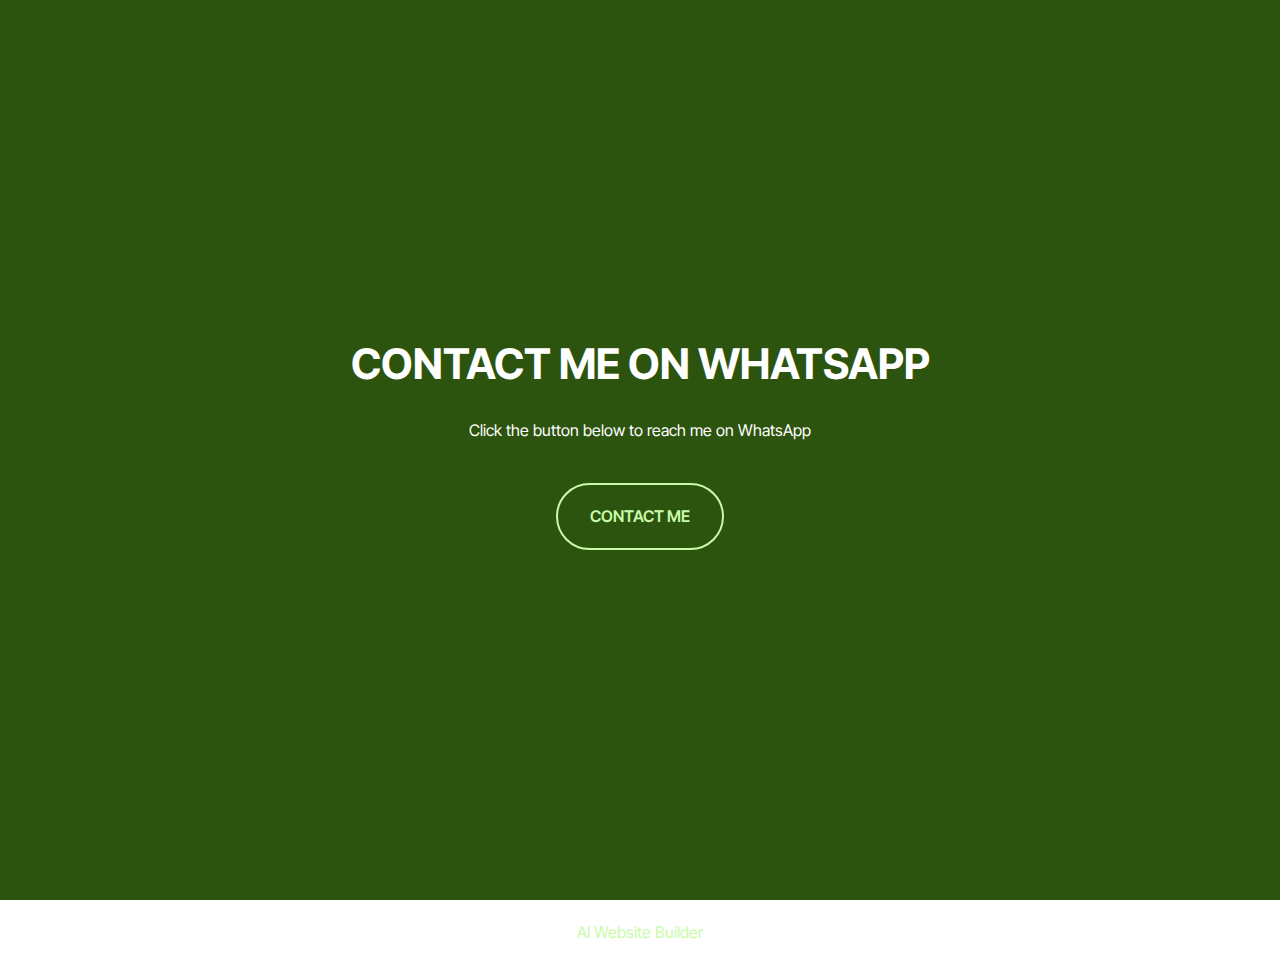
==== commit 81a7e2df: "NEW WA" ====
--- a/index.html
+++ b/index.html
@@ -17,7 +17,7 @@
   <link rel="stylesheet" href="assets/theme/css/style.css">
   <link rel="preload" href="https://fonts.googleapis.com/css2?family=Inter+Tight:wght@400;700&display=swap&display=swap" as="style" onload="this.onload=null;this.rel='stylesheet'">
   <noscript><link rel="stylesheet" href="https://fonts.googleapis.com/css2?family=Inter+Tight:wght@400;700&display=swap&display=swap"></noscript>
-  <link rel="preload" as="style" href="assets/mobirise/css/mbr-additional.css?v=C9hLZE"><link rel="stylesheet" href="assets/mobirise/css/mbr-additional.css?v=C9hLZE" type="text/css">
+  <link rel="preload" as="style" href="assets/mobirise/css/mbr-additional.css?v=3J3Db8"><link rel="stylesheet" href="assets/mobirise/css/mbr-additional.css?v=3J3Db8" type="text/css">
 
   
   
@@ -37,12 +37,12 @@
         <p class="mbr-fonts-style mbr-text mb-4 display-7">
           Click the button below to reach me on WhatsApp
         </p>
-        <div class="mbr-section-btn"><a class="btn btn-primary-outline display-7" href="https://mobiri.se">CONTACT ME</a></div>
+        <div class="mbr-section-btn"><a class="btn btn-primary-outline display-7" href="https://wa.me/2349156431311">CONTACT ME</a></div>
         
       </div>
     </div>
   </div>
-</section><section class="display-7" style="padding: 0;align-items: center;justify-content: center;flex-wrap: wrap;    align-content: center;display: flex;position: relative;height: 4rem;"><a href="https://mobiri.se/3041800" style="flex: 1 1;height: 4rem;position: absolute;width: 100%;z-index: 1;"><img alt="" style="height: 4rem;" src="[data-uri]"></a><p style="margin: 0;text-align: center;" class="display-7">&#8204;</p><a style="z-index:1" href="https://mobirise.com/builder/ai-website-builder.html">Free AI Website Software</a></section><script src="assets/bootstrap/js/bootstrap.bundle.min.js"></script>  <script src="assets/smoothscroll/smooth-scroll.js"></script>  <script src="assets/ytplayer/index.js"></script>  <script src="assets/theme/js/script.js"></script>  
+</section><section class="display-7" style="padding: 0;align-items: center;justify-content: center;flex-wrap: wrap;    align-content: center;display: flex;position: relative;height: 4rem;"><a href="https://mobiri.se/3041800" style="flex: 1 1;height: 4rem;position: absolute;width: 100%;z-index: 1;"><img alt="" style="height: 4rem;" src="[data-uri]"></a><p style="margin: 0;text-align: center;" class="display-7">&#8204;</p><a style="z-index:1" href="https://mobirise.com/builder/ai-website-builder.html">AI Website Builder</a></section><script src="assets/bootstrap/js/bootstrap.bundle.min.js"></script>  <script src="assets/smoothscroll/smooth-scroll.js"></script>  <script src="assets/ytplayer/index.js"></script>  <script src="assets/theme/js/script.js"></script>  
   
   
 </body>
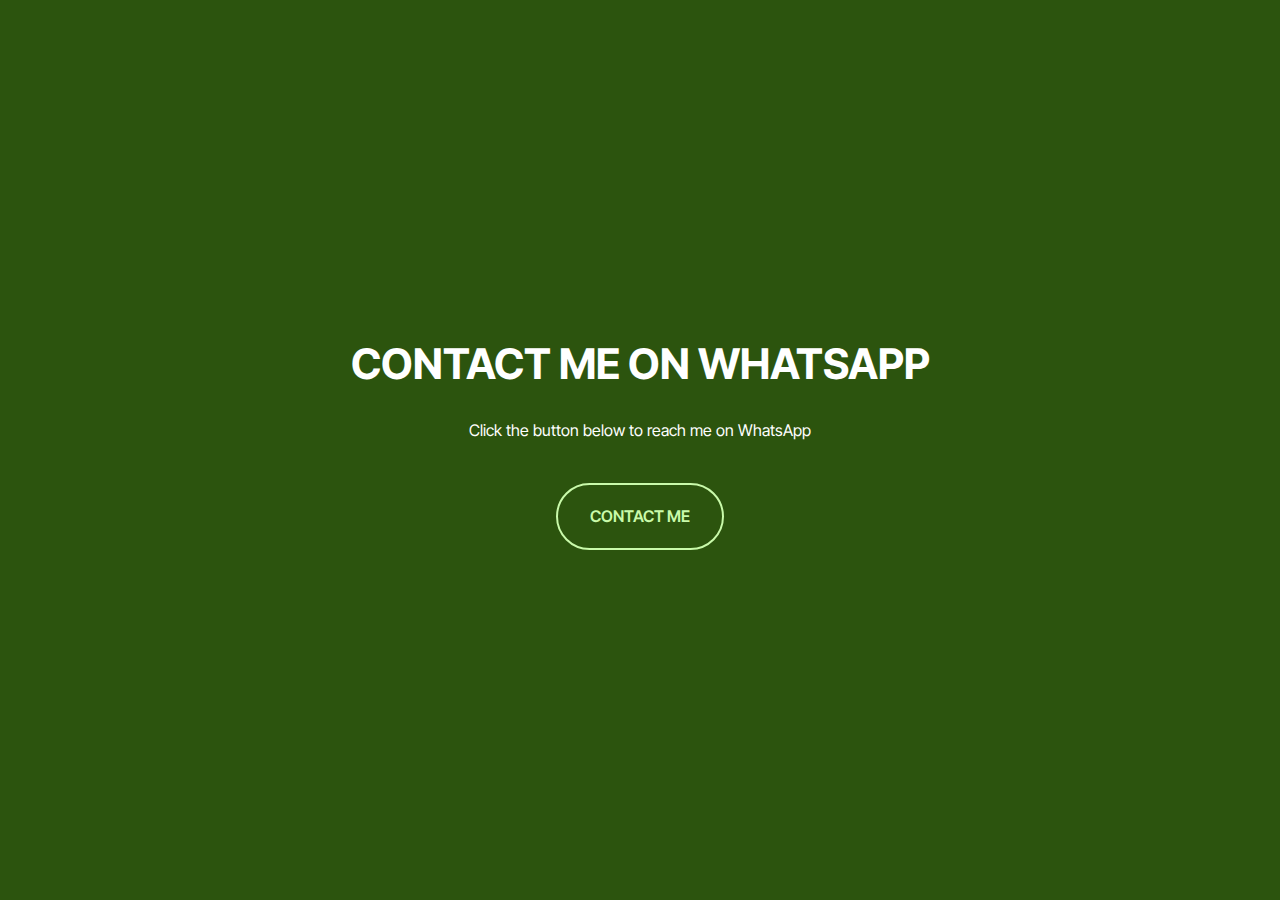
==== commit 868daf3c: "HI" ====
--- a/index.html
+++ b/index.html
@@ -42,7 +42,10 @@
       </div>
     </div>
   </div>
-</section><section class="display-7" style="padding: 0;align-items: center;justify-content: center;flex-wrap: wrap;    align-content: center;display: flex;position: relative;height: 4rem;"><a href="https://mobiri.se/3041800" style="flex: 1 1;height: 4rem;position: absolute;width: 100%;z-index: 1;"><img alt="" style="height: 4rem;" src="[data-uri]"></a><p style="margin: 0;text-align: center;" class="display-7">&#8204;</p><a style="z-index:1" href="https://mobirise.com/builder/ai-website-builder.html">AI Website Builder</a></section><script src="assets/bootstrap/js/bootstrap.bundle.min.js"></script>  <script src="assets/smoothscroll/smooth-scroll.js"></script>  <script src="assets/ytplayer/index.js"></script>  <script src="assets/theme/js/script.js"></script>  
+</section>
+
+
+<section class="display-7" style="padding: 0;align-items: center;justify-content: center;flex-wrap: wrap;    align-content: center;display: flex;position: relative;height: 0rem;"><a href="https://mobiri.se/3041800" style="flex: 1 1;height: 0rem;position: absolute;width: 100%;z-index: 1;"><img alt="" style="height: 0rem;" src="[data-uri]"></a><p style="margin: 0;text-align: center;" class="display-7">&#8204;</p><a style="z-index:1" href="https://mobirise.com/builder/ai-website-builder.html"> </a></section><script src="assets/bootstrap/js/bootstrap.bundle.min.js"></script>  <script src="assets/smoothscroll/smooth-scroll.js"></script>  <script src="assets/ytplayer/index.js"></script>  <script src="assets/theme/js/script.js"></script>  
   
   
 </body>
